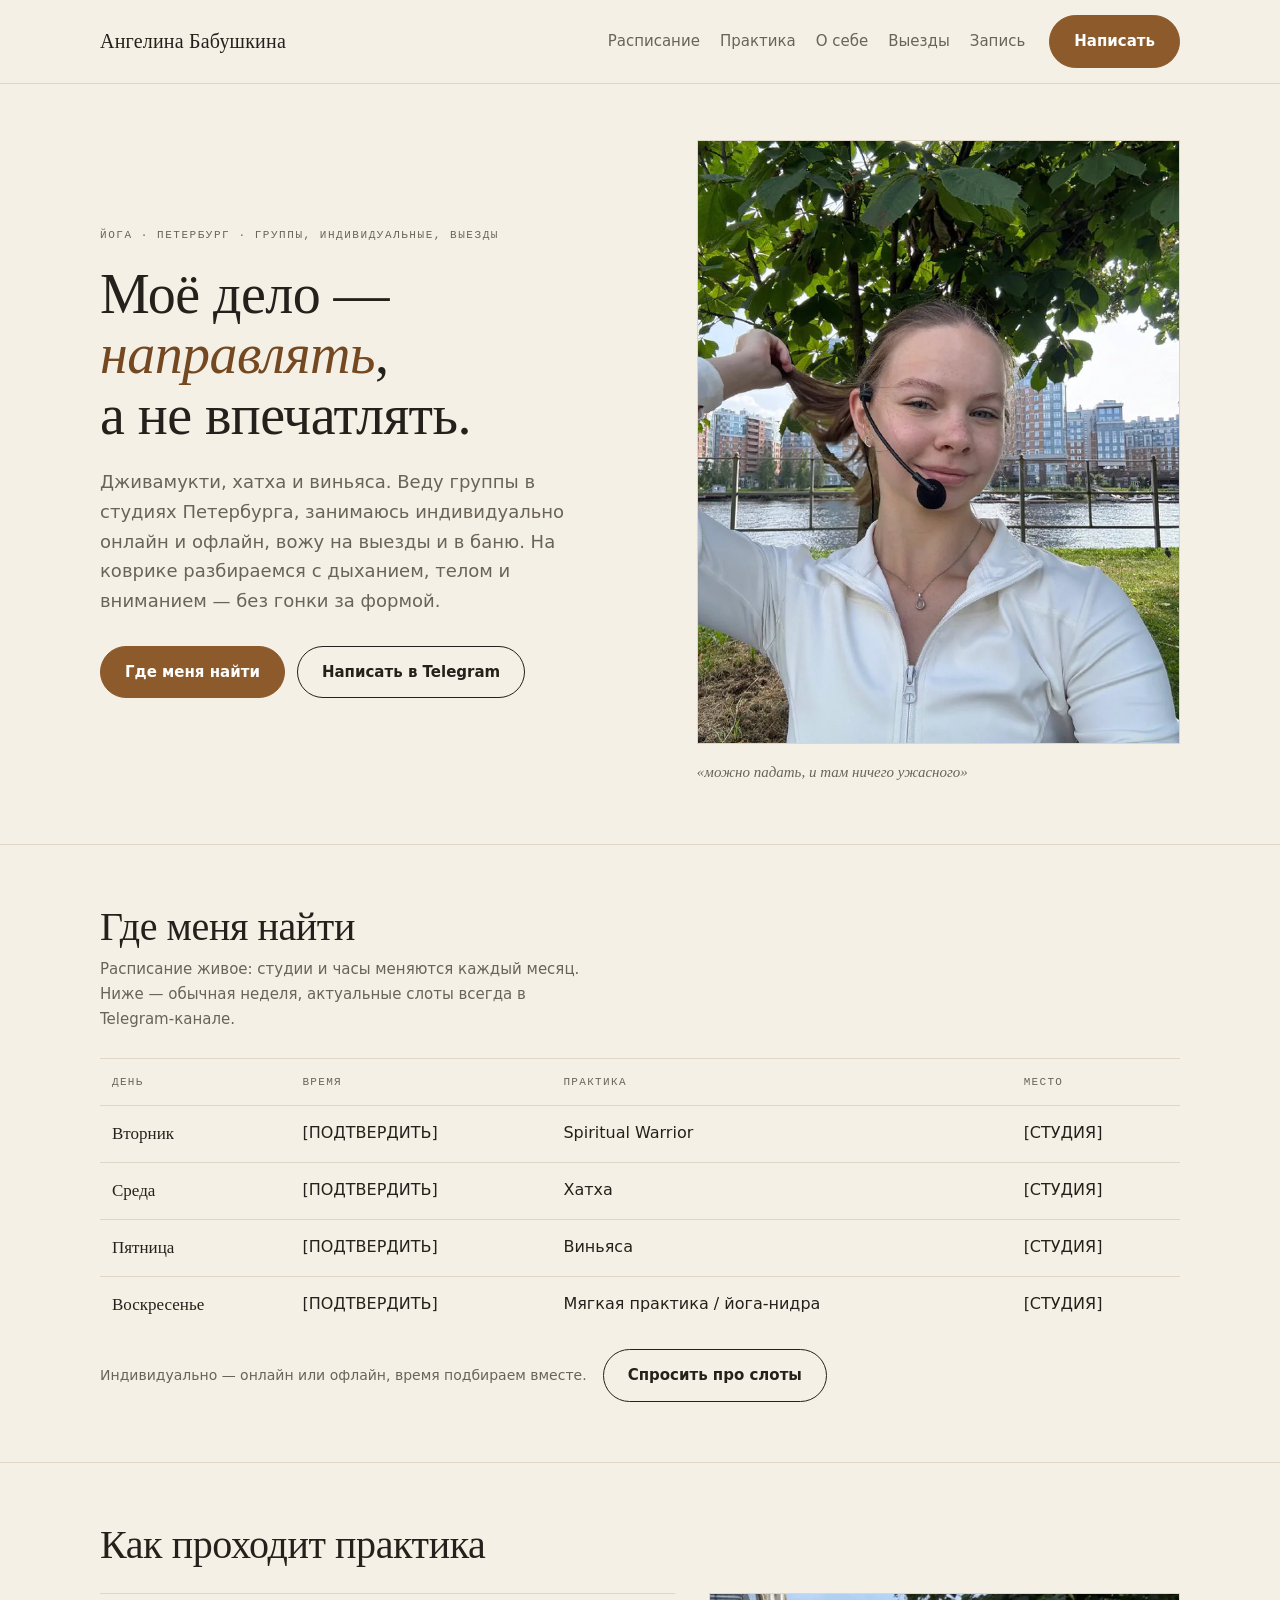
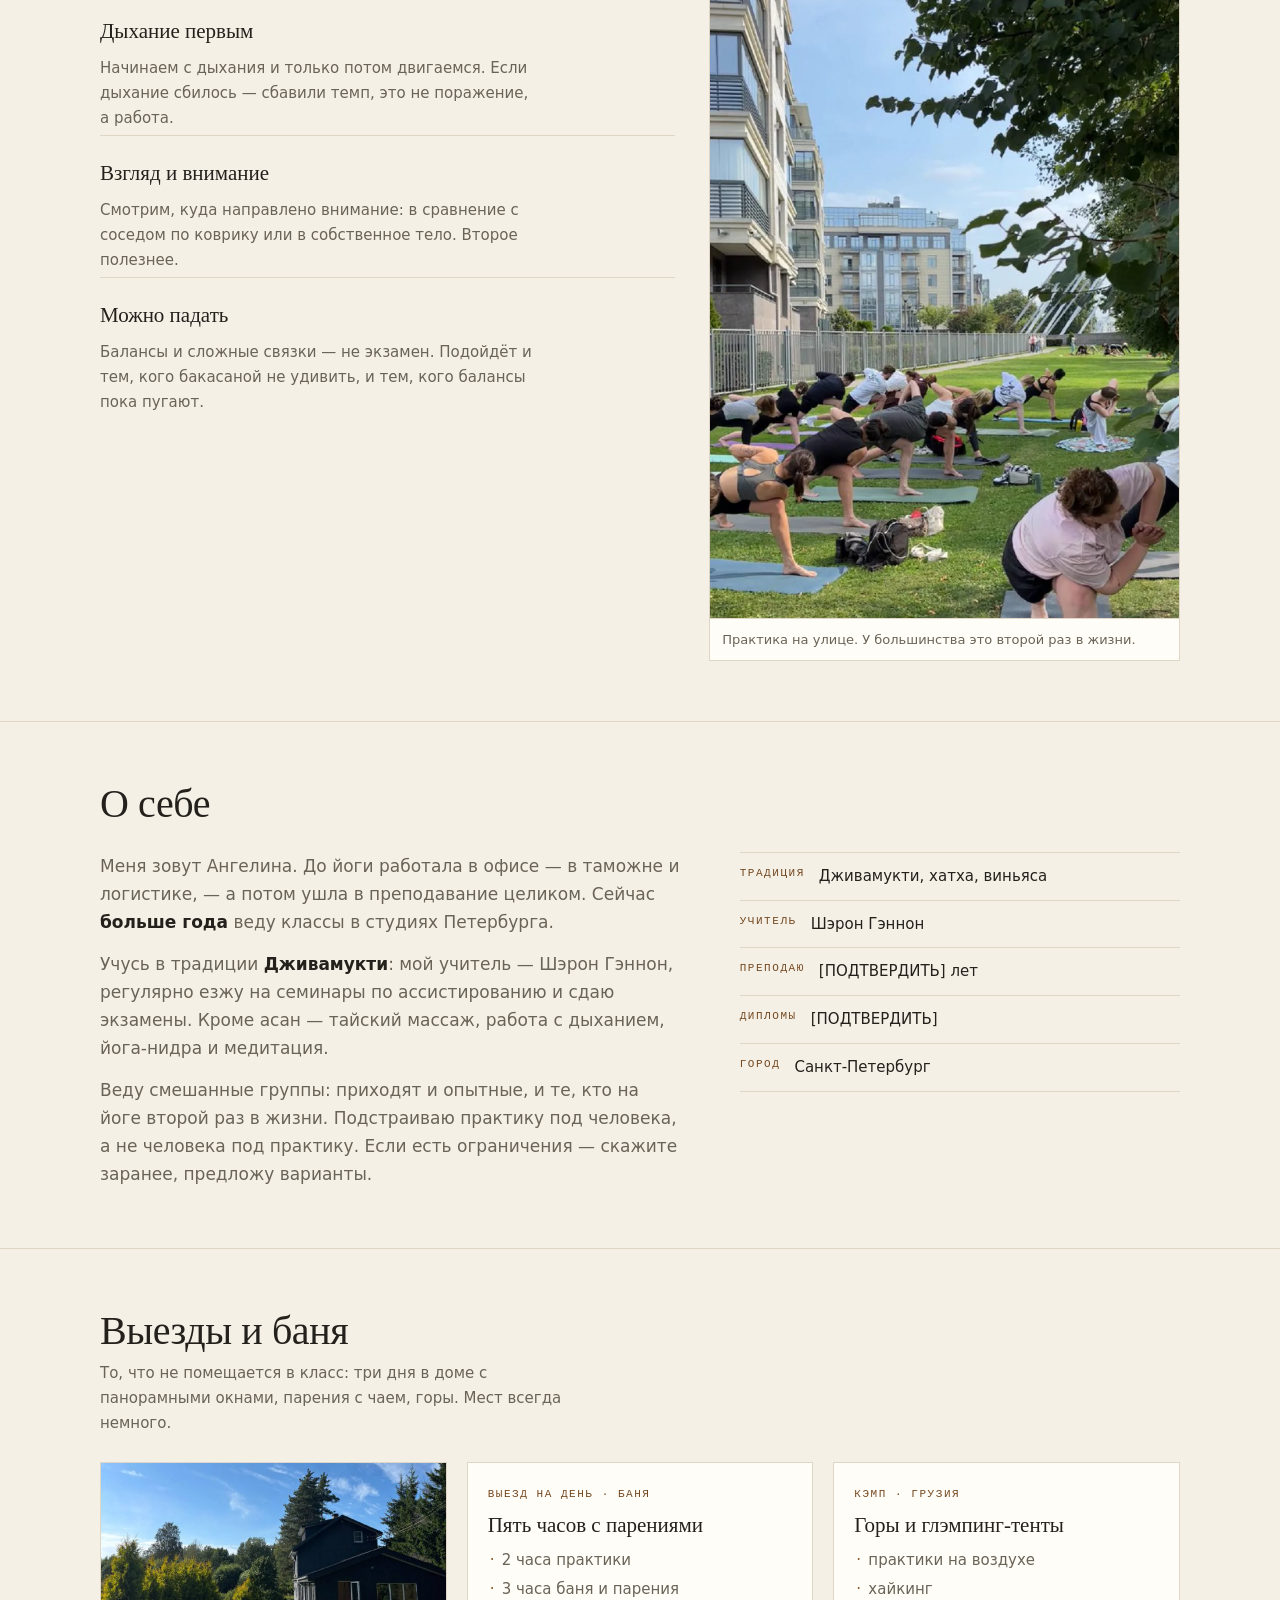
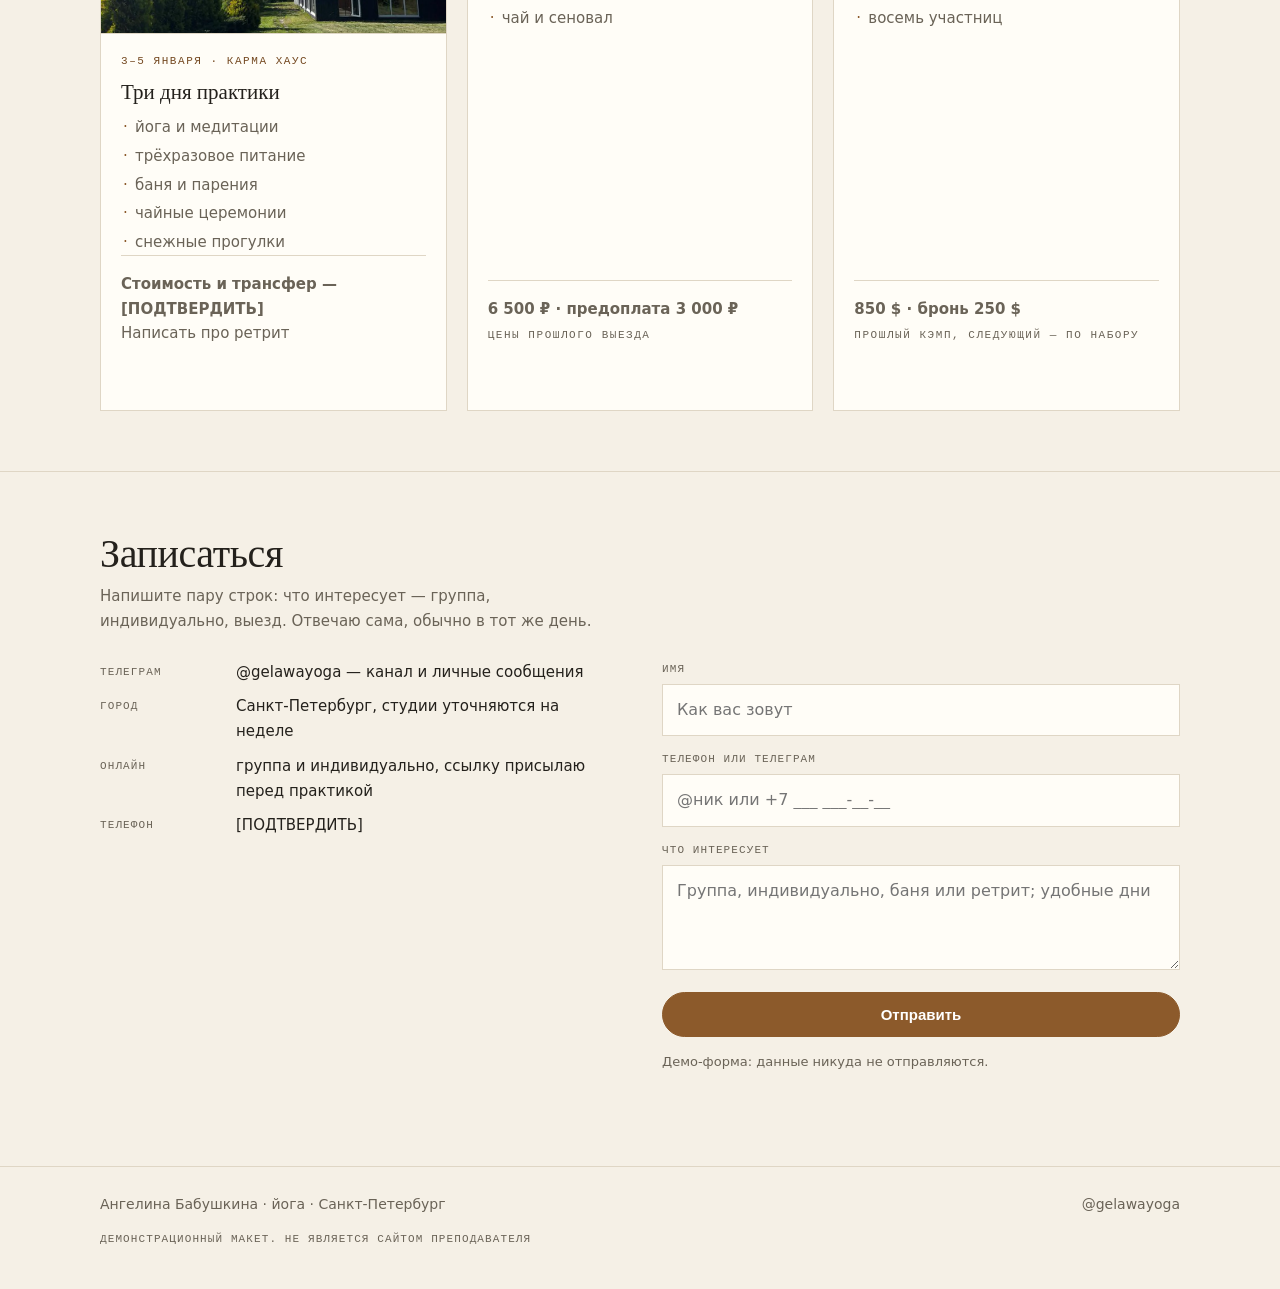
==== index.html @ fb97f9ff "Фото из канала: портрет, практика на улице, дом для ретрита" ====
<!DOCTYPE html>
<html lang="ru">
<head>
<meta charset="utf-8">
<meta name="viewport" content="width=device-width, initial-scale=1">
<title>Ангелина Бабушкина — йога в Петербурге</title>
<meta name="description" content="Дживамукти, хатха и виньяса в Петербурге: группы в студиях, индивидуальные занятия онлайн и офлайн, выезды, баня и ретриты. Расписание и запись.">
<link rel="icon" href="data:image/svg+xml,%3Csvg xmlns='http://www.w3.org/2000/svg' viewBox='0 0 32 32'%3E%3Crect width='32' height='32' fill='%23F5F0E6'/%3E%3Cpath d='M6 22c6-8 14-8 20 0' stroke='%238C5A2B' stroke-width='2' fill='none'/%3E%3C/svg%3E">
<style>
:root{
  --paper:#F5F0E6;
  --panel:#FFFDF7;
  --ink:#24211C;
  --muted:#6A6357;
  --line:#DFD6C5;
  --accent:#8C5A2B;
  --accent-ink:#744820;
  --serif:"Georgia","Times New Roman",serif;
  --sans:system-ui,-apple-system,"Segoe UI",Roboto,Arial,sans-serif;
  --mono:ui-monospace,Consolas,monospace;
}
*{box-sizing:border-box;margin:0;padding:0}
html{scroll-behavior:smooth;-webkit-text-size-adjust:100%}
body{background:var(--paper);color:var(--ink);font-family:var(--sans);font-size:17px;line-height:1.65}
a{color:inherit;text-decoration:none}
img{display:block;max-width:100%}
.wrap{width:min(1080px,100% - 40px);margin:0 auto}
.mono{font-family:var(--mono);font-size:11px;letter-spacing:.14em;text-transform:uppercase;color:var(--muted)}

/* шапка */
.head{border-bottom:1px solid var(--line);position:sticky;top:0;z-index:10;background:rgba(245,240,230,.94);backdrop-filter:blur(6px)}
.head-in{display:flex;align-items:center;gap:24px;padding:15px 0}
.brand{font-family:var(--serif);font-size:20px;letter-spacing:.01em}
.nav{display:flex;gap:20px;margin-left:auto}
.nav a{font-size:15px;color:var(--muted);padding:3px 0;border-bottom:1px solid transparent}
.nav a:hover{color:var(--ink);border-bottom-color:var(--accent)}
.btn{display:inline-flex;align-items:center;justify-content:center;gap:8px;background:var(--accent);color:#fff;padding:13px 24px;border-radius:999px;font-weight:600;font-size:15px;border:1px solid var(--accent);text-align:center}
.btn:hover{background:var(--accent-ink);border-color:var(--accent-ink)}
.btn-ghost{background:transparent;color:var(--ink);border:1px solid var(--ink)}
.btn-ghost:hover{background:var(--ink);color:#fff}

/* первый экран */
.hero{padding:56px 0 60px}
.hero-grid{display:grid;grid-template-columns:1.06fr .94fr;gap:52px;align-items:center}
.eyebrow{margin-bottom:20px}
h1{font-family:var(--serif);font-size:clamp(34px,4.6vw,56px);line-height:1.08;letter-spacing:-.01em;font-weight:400}
h1 em{font-style:italic;color:var(--accent-ink)}
.lede{margin-top:22px;max-width:44ch;font-size:18px;color:var(--muted)}
.hero-actions{display:flex;gap:12px;flex-wrap:wrap;margin-top:30px}
.photo{position:relative;border:1px solid var(--line);background:var(--panel);aspect-ratio:4/5;overflow:hidden;margin:0}
.photo img{width:100%;height:100%;object-fit:cover;object-position:50% 32%}
.sign{margin-top:16px;font-family:var(--serif);font-style:italic;color:var(--muted);font-size:15px}

/* секции */
.section{padding:60px 0;border-top:1px solid var(--line)}
.sec-head{margin-bottom:26px}
h2{font-family:var(--serif);font-size:clamp(26px,3.4vw,40px);line-height:1.1;font-weight:400;letter-spacing:-.01em}
.sec-note{margin-top:8px;color:var(--muted);font-size:15px;max-width:52ch}

/* расписание */
.sched{width:100%;border-collapse:collapse;margin-top:4px}
.sched th,.sched td{text-align:left;padding:14px 12px;border-top:1px solid var(--line);vertical-align:top}
.sched th{font-family:var(--mono);font-size:11px;letter-spacing:.12em;text-transform:uppercase;color:var(--muted);font-weight:400}
.sched td{font-size:16px}
.sched td.day{font-family:var(--serif);font-size:17px}
.sched tr:hover td{background:rgba(140,90,43,.04)}
.sched-foot{margin-top:16px;display:flex;gap:16px;flex-wrap:wrap;align-items:center;font-size:14px;color:var(--muted)}

/* практика */
.practice-wrap{display:grid;grid-template-columns:1.1fr .9fr;gap:34px;align-items:start}
.practice{display:grid;grid-template-columns:1fr;gap:0;border-top:1px solid var(--line)}
.practice div{padding:20px 0 4px;border-bottom:1px solid var(--line)}
.practice div:last-child{border-bottom:0}
.practice h3{font-family:var(--serif);font-size:21px;font-weight:400;margin-bottom:8px}
.practice p{color:var(--muted);font-size:15px;max-width:46ch}
.practice-photo{margin:0;border:1px solid var(--line);background:var(--panel)}
.practice-photo img{width:100%;height:auto;display:block}
.practice-photo figcaption{padding:10px 12px;font-size:13px;color:var(--muted);border-top:1px solid var(--line)}

/* о себе */
.about{display:grid;grid-template-columns:1.15fr .85fr;gap:44px;align-items:start}
.about p{color:var(--muted);max-width:54ch}
.about p+p{margin-top:14px}
.about strong{color:var(--ink);font-weight:600}
.facts{border-top:1px solid var(--line)}
.fact{display:grid;grid-template-columns:auto 1fr;gap:14px;padding:11px 0;border-bottom:1px solid var(--line)}
.fact dt{color:var(--accent-ink);white-space:nowrap}
.fact dd{font-size:15px}

/* выезды */
.trips{display:grid;grid-template-columns:repeat(3,1fr);gap:20px}
.trip{background:var(--panel);border:1px solid var(--line);padding:22px 20px 24px;display:flex;flex-direction:column}
.trip-photo{margin:-22px -20px 18px;border-bottom:1px solid var(--line)}
.trip-photo img{width:100%;height:170px;object-fit:cover;object-position:50% 60%}
.trip .when{color:var(--accent-ink);margin-bottom:10px}
.trip h3{font-family:var(--serif);font-size:21px;font-weight:400;margin-bottom:10px;line-height:1.2}
.trip ul{list-style:none;color:var(--muted);font-size:15px}
.trip li{padding-left:14px;position:relative}
.trip li+li{margin-top:4px}
.trip li::before{content:"·";position:absolute;left:2px;color:var(--accent)}
.trip .foot{margin-top:auto;padding-top:16px;font-size:15px}
.trip .price{font-weight:600}

/* запись */
.booking{display:grid;grid-template-columns:1fr 1fr;gap:44px;align-items:start}
.dl{display:grid;grid-template-columns:120px 1fr;gap:10px 16px;font-size:15px}
.dl dt{color:var(--muted);font-family:var(--mono);font-size:11px;letter-spacing:.1em;text-transform:uppercase;padding-top:3px}
.form{display:grid;gap:14px}
.field label{display:block;font-family:var(--mono);font-size:11px;letter-spacing:.1em;text-transform:uppercase;color:var(--muted);margin-bottom:6px}
.field input,.field textarea{width:100%;padding:12px 14px;border:1px solid var(--line);background:var(--panel);font:inherit;font-size:16px;color:var(--ink)}
.field input:focus,.field textarea:focus{outline:2px solid var(--accent);outline-offset:1px;border-color:var(--accent)}
.form-note{color:var(--muted);font-size:13px}
.status{font-size:14px;color:var(--accent-ink);min-height:20px}

/* подвал */
.foot{padding:26px 0 40px;border-top:1px solid var(--line);color:var(--muted);font-size:14px}
.foot-in{display:flex;justify-content:space-between;gap:16px;flex-wrap:wrap}
.demo{margin-top:14px;font-family:var(--mono);font-size:11px;letter-spacing:.1em;text-transform:uppercase}

@media (max-width:1000px){
  .hero-grid,.about,.booking{grid-template-columns:1fr}
  .photo{max-width:420px}
  .practice-wrap{grid-template-columns:1fr}
  .trips{grid-template-columns:1fr}
  .trip-photo img{height:220px}
}
@media (max-width:680px){
  body{font-size:16px}
  .nav{display:none}
  .hero{padding:32px 0 44px}
  .section{padding:44px 0}
  .dl{grid-template-columns:1fr}
  .btn{width:100%}
  .hero-actions{flex-direction:column}
  .sched th:nth-child(4),.sched td:nth-child(4){display:none}
}
</style>
</head>
<body>

<header class="head">
  <div class="wrap head-in">
    <a class="brand" href="#top">Ангелина Бабушкина</a>
    <nav class="nav" aria-label="Разделы">
      <a href="#schedule">Расписание</a>
      <a href="#practice">Практика</a>
      <a href="#about">О себе</a>
      <a href="#trips">Выезды</a>
      <a href="#booking">Запись</a>
    </nav>
    <a class="btn" href="#booking">Написать</a>
  </div>
</header>

<main id="top">

  <section class="hero">
    <div class="wrap hero-grid">
      <div>
        <p class="eyebrow mono">Йога · Петербург · группы, индивидуальные, выезды</p>
        <h1>Моё дело — <em>направлять</em>,<br>а не впечатлять.</h1>
        <p class="lede">Дживамукти, хатха и виньяса. Веду группы в студиях Петербурга, занимаюсь индивидуально онлайн и офлайн, вожу на выезды и в баню. На коврике разбираемся с дыханием, телом и вниманием — без гонки за формой.</p>
        <div class="hero-actions">
          <a class="btn" href="#schedule">Где меня найти</a>
          <a class="btn btn-ghost" href="https://t.me/gelawayoga" rel="noopener">Написать в Telegram</a>
        </div>
      </div>
      <div>
        <figure class="photo">
          <img src="assets/hero.webp" width="900" height="1200" alt="Ангелина на улице с микрофоном — ведёт практику" decoding="async">
        </figure>
        <p class="sign">«можно падать, и там ничего ужасного»</p>
      </div>
    </div>
  </section>

  <section class="section" id="schedule">
    <div class="wrap">
      <div class="sec-head">
        <h2>Где меня найти</h2>
        <p class="sec-note">Расписание живое: студии и часы меняются каждый месяц. Ниже — обычная неделя, актуальные слоты всегда в Telegram-канале.</p>
      </div>
      <table class="sched">
        <thead>
          <tr><th>День</th><th>Время</th><th>Практика</th><th>Место</th></tr>
        </thead>
        <tbody>
          <tr><td class="day">Вторник</td><td>[ПОДТВЕРДИТЬ]</td><td>Spiritual Warrior</td><td>[СТУДИЯ]</td></tr>
          <tr><td class="day">Среда</td><td>[ПОДТВЕРДИТЬ]</td><td>Хатха</td><td>[СТУДИЯ]</td></tr>
          <tr><td class="day">Пятница</td><td>[ПОДТВЕРДИТЬ]</td><td>Виньяса</td><td>[СТУДИЯ]</td></tr>
          <tr><td class="day">Воскресенье</td><td>[ПОДТВЕРДИТЬ]</td><td>Мягкая практика / йога-нидра</td><td>[СТУДИЯ]</td></tr>
        </tbody>
      </table>
      <p class="sched-foot">
        <span>Индивидуально — онлайн или офлайн, время подбираем вместе.</span>
        <a class="btn btn-ghost" href="https://t.me/gelawayoga" rel="noopener">Спросить про слоты</a>
      </p>
    </div>
  </section>

  <section class="section" id="practice">
    <div class="wrap">
      <div class="sec-head">
        <h2>Как проходит практика</h2>
      </div>
      <div class="practice-wrap">
        <div class="practice">
          <div>
            <h3>Дыхание первым</h3>
            <p>Начинаем с дыхания и только потом двигаемся. Если дыхание сбилось — сбавили темп, это не поражение, а работа.</p>
          </div>
          <div>
            <h3>Взгляд и внимание</h3>
            <p>Смотрим, куда направлено внимание: в сравнение с соседом по коврику или в собственное тело. Второе полезнее.</p>
          </div>
          <div>
            <h3>Можно падать</h3>
            <p>Балансы и сложные связки — не экзамен. Подойдёт и тем, кого бакасаной не удивить, и тем, кого балансы пока пугают.</p>
          </div>
        </div>
        <figure class="practice-photo">
          <img src="assets/class.webp" width="1200" height="1597" alt="Групповая практика на траве, лето, много ковриков" loading="lazy" decoding="async">
          <figcaption>Практика на улице. У большинства это второй раз в жизни.</figcaption>
        </figure>
      </div>
    </div>
  </section>

  <section class="section" id="about">
    <div class="wrap">
      <div class="sec-head">
        <h2>О себе</h2>
      </div>
      <div class="about">
        <div>
          <p>Меня зовут Ангелина. До йоги работала в офисе — в таможне и логистике, — а потом ушла в преподавание целиком. Сейчас <strong>больше года</strong> веду классы в студиях Петербурга.</p>
          <p>Учусь в традиции <strong>Дживамукти</strong>: мой учитель — Шэрон Гэннон, регулярно езжу на семинары по ассистированию и сдаю экзамены. Кроме асан — тайский массаж, работа с дыханием, йога-нидра и медитация.</p>
          <p>Веду смешанные группы: приходят и опытные, и те, кто на йоге второй раз в жизни. Подстраиваю практику под человека, а не человека под практику. Если есть ограничения — скажите заранее, предложу варианты.</p>
        </div>
        <dl class="facts">
          <div class="fact"><dt class="mono">Традиция</dt><dd>Дживамукти, хатха, виньяса</dd></div>
          <div class="fact"><dt class="mono">Учитель</dt><dd>Шэрон Гэннон</dd></div>
          <div class="fact"><dt class="mono">Преподаю</dt><dd>[ПОДТВЕРДИТЬ] лет</dd></div>
          <div class="fact"><dt class="mono">Дипломы</dt><dd>[ПОДТВЕРДИТЬ]</dd></div>
          <div class="fact"><dt class="mono">Город</dt><dd>Санкт-Петербург</dd></div>
        </dl>
      </div>
    </div>
  </section>

  <section class="section" id="trips">
    <div class="wrap">
      <div class="sec-head">
        <h2>Выезды и баня</h2>
        <p class="sec-note">То, что не помещается в класс: три дня в доме с панорамными окнами, парения с чаем, горы. Мест всегда немного.</p>
      </div>
      <div class="trips">
        <article class="trip">
          <figure class="trip-photo"><img src="assets/house.webp" width="1200" height="1600" alt="Тёмный дом с панорамными окнами в лесу" loading="lazy" decoding="async"></figure>
          <p class="when mono">3–5 января · Карма Хаус</p>
          <h3>Три дня практики</h3>
          <ul>
            <li>йога и медитации</li>
            <li>трёхразовое питание</li>
            <li>баня и парения</li>
            <li>чайные церемонии</li>
            <li>снежные прогулки</li>
          </ul>
          <p class="foot"><span class="price">Стоимость и трансфер — [ПОДТВЕРДИТЬ]</span><br><a href="#booking">Написать про ретрит</a></p>
        </article>
        <article class="trip">
          <p class="when mono">Выезд на день · баня</p>
          <h3>Пять часов с парениями</h3>
          <ul>
            <li>2 часа практики</li>
            <li>3 часа баня и парения</li>
            <li>чай и сеновал</li>
          </ul>
          <p class="foot"><span class="price">6 500 ₽ · предоплата 3 000 ₽</span><br><span class="mono">цены прошлого выезда</span></p>
        </article>
        <article class="trip">
          <p class="when mono">Кэмп · Грузия</p>
          <h3>Горы и глэмпинг-тенты</h3>
          <ul>
            <li>практики на воздухе</li>
            <li>хайкинг</li>
            <li>восемь участниц</li>
          </ul>
          <p class="foot"><span class="price">850 $ · бронь 250 $</span><br><span class="mono">прошлый кэмп, следующий — по набору</span></p>
        </article>
      </div>
    </div>
  </section>

  <section class="section" id="booking">
    <div class="wrap">
      <div class="sec-head">
        <h2>Записаться</h2>
        <p class="sec-note">Напишите пару строк: что интересует — группа, индивидуально, выезд. Отвечаю сама, обычно в тот же день.</p>
      </div>
      <div class="booking">
        <dl class="dl">
          <dt>Телеграм</dt><dd><a href="https://t.me/gelawayoga" rel="noopener">@gelawayoga</a> — канал и личные сообщения</dd>
          <dt>Город</dt><dd>Санкт-Петербург, студии уточняются на неделе</dd>
          <dt>Онлайн</dt><dd>группа и индивидуально, ссылку присылаю перед практикой</dd>
          <dt>Телефон</dt><dd>[ПОДТВЕРДИТЬ]</dd>
        </dl>
        <form class="form" id="bookingForm" novalidate>
          <div class="field"><label for="f-name">Имя</label><input id="f-name" name="name" type="text" autocomplete="name" placeholder="Как вас зовут"></div>
          <div class="field"><label for="f-contact">Телефон или телеграм</label><input id="f-contact" name="contact" type="text" autocomplete="tel" placeholder="@ник или +7 ___ ___-__-__"></div>
          <div class="field"><label for="f-what">Что интересует</label><textarea id="f-what" name="what" rows="3" placeholder="Группа, индивидуально, баня или ретрит; удобные дни"></textarea></div>
          <button class="btn" type="submit">Отправить</button>
          <p class="form-note">Демо-форма: данные никуда не отправляются.</p>
          <p class="status" role="status" aria-live="polite"></p>
        </form>
      </div>
    </div>
  </section>
</main>

<footer class="foot">
  <div class="wrap">
    <div class="foot-in">
      <span>Ангелина Бабушкина · йога · Санкт-Петербург</span>
      <span><a href="https://t.me/gelawayoga" rel="noopener">@gelawayoga</a></span>
    </div>
    <p class="demo">Демонстрационный макет. Не является сайтом преподавателя</p>
  </div>
</footer>

<script>
(function () {
  var form = document.getElementById('bookingForm');
  var status = form.querySelector('.status');
  form.addEventListener('submit', function (e) {
    e.preventDefault();
    var name = form.name.value.trim();
    var contact = form.contact.value.trim();
    if (name.length < 2) { status.textContent = 'Напишите имя.'; form.name.focus(); return; }
    if (contact.length < 3) { status.textContent = 'Оставьте телеграм или телефон.'; form.contact.focus(); return; }
    status.textContent = 'Спасибо, ' + name + '. В демо-версии данные не отправляются.';
    form.reset();
  });
})();
</script>
</body>
</html>
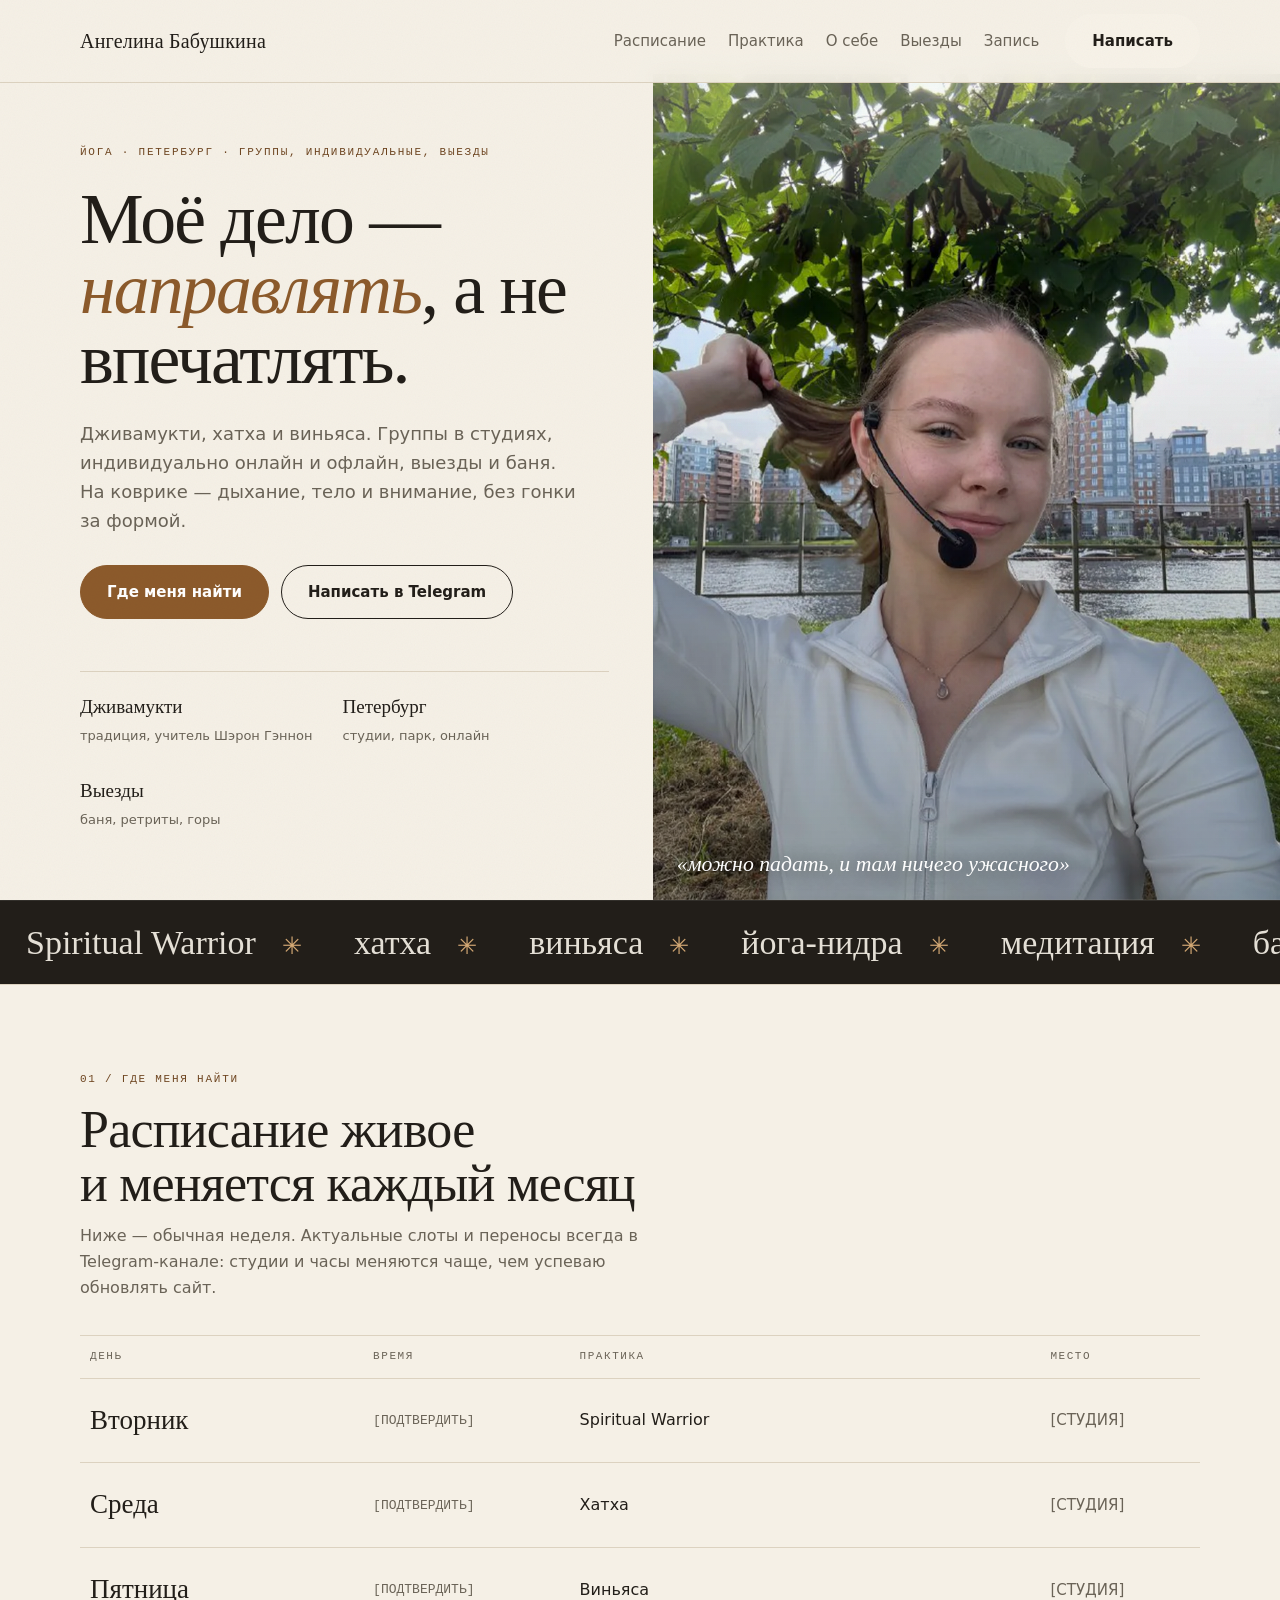
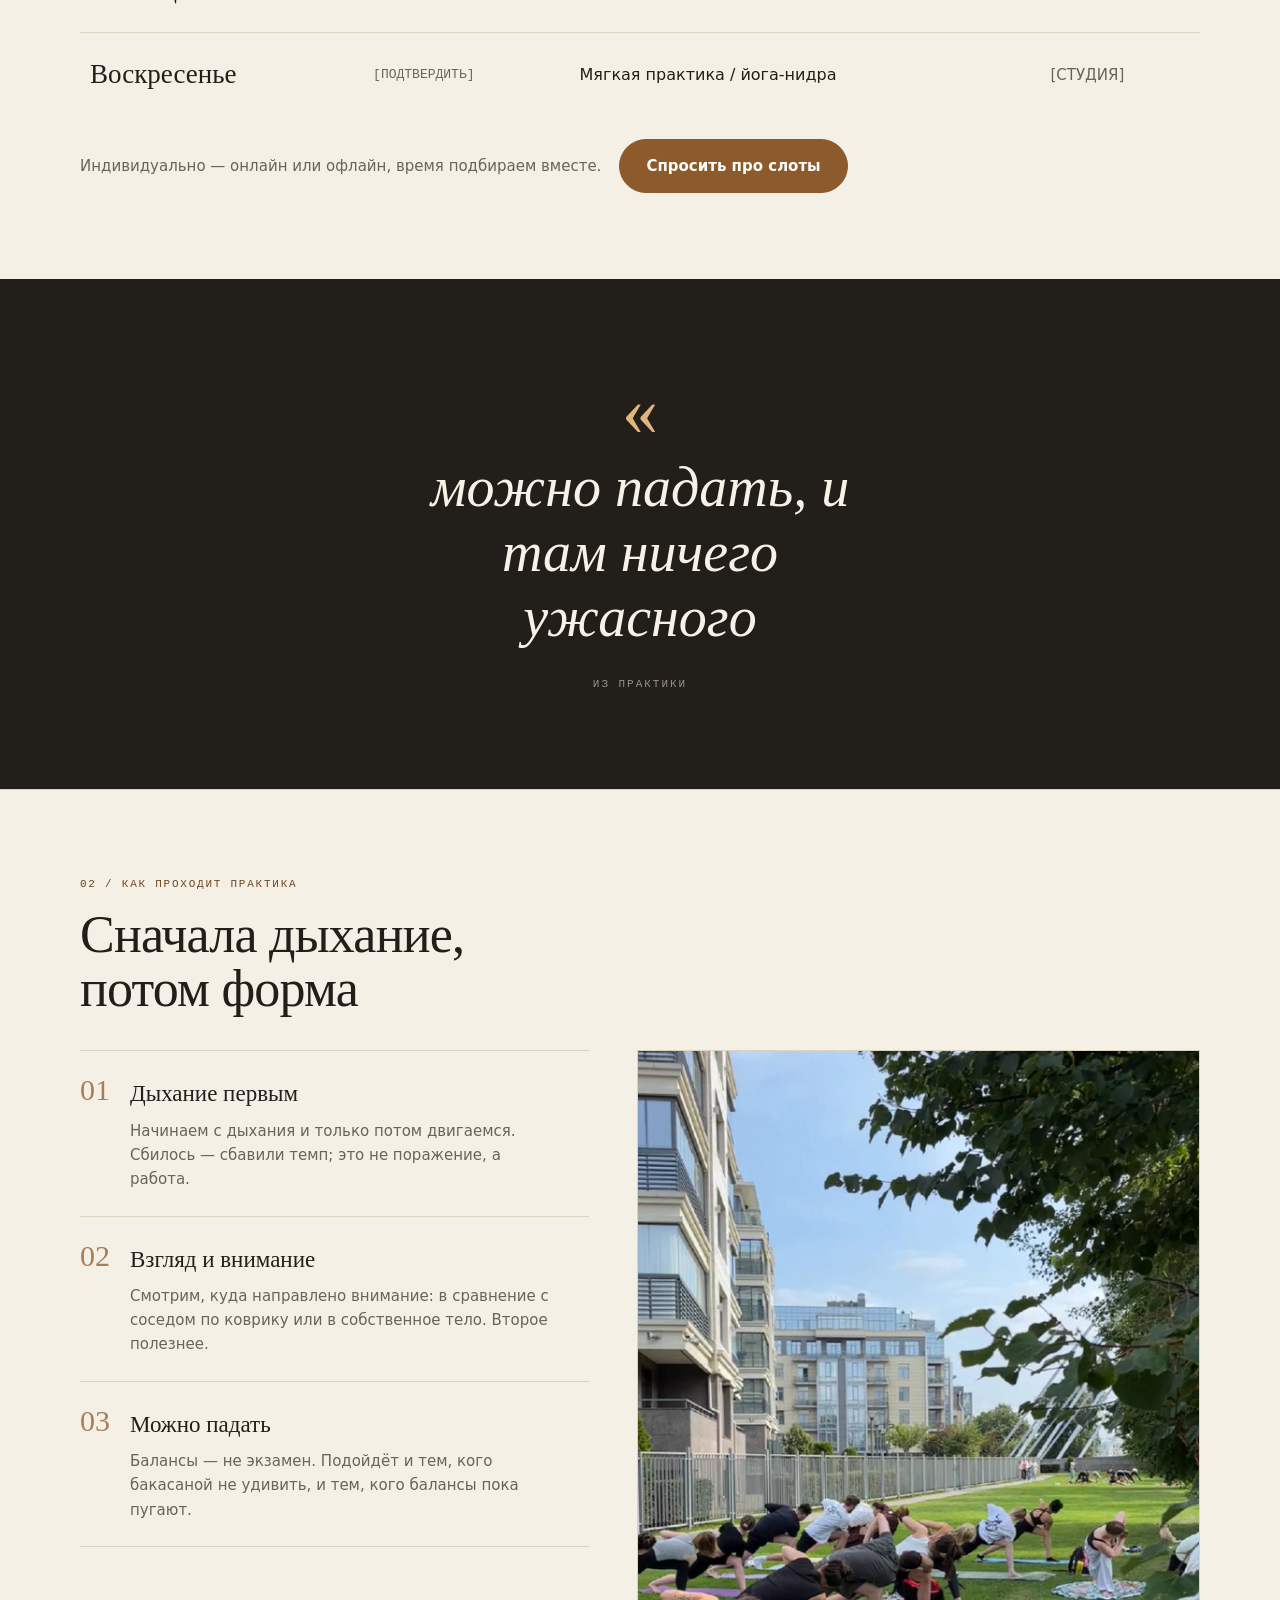
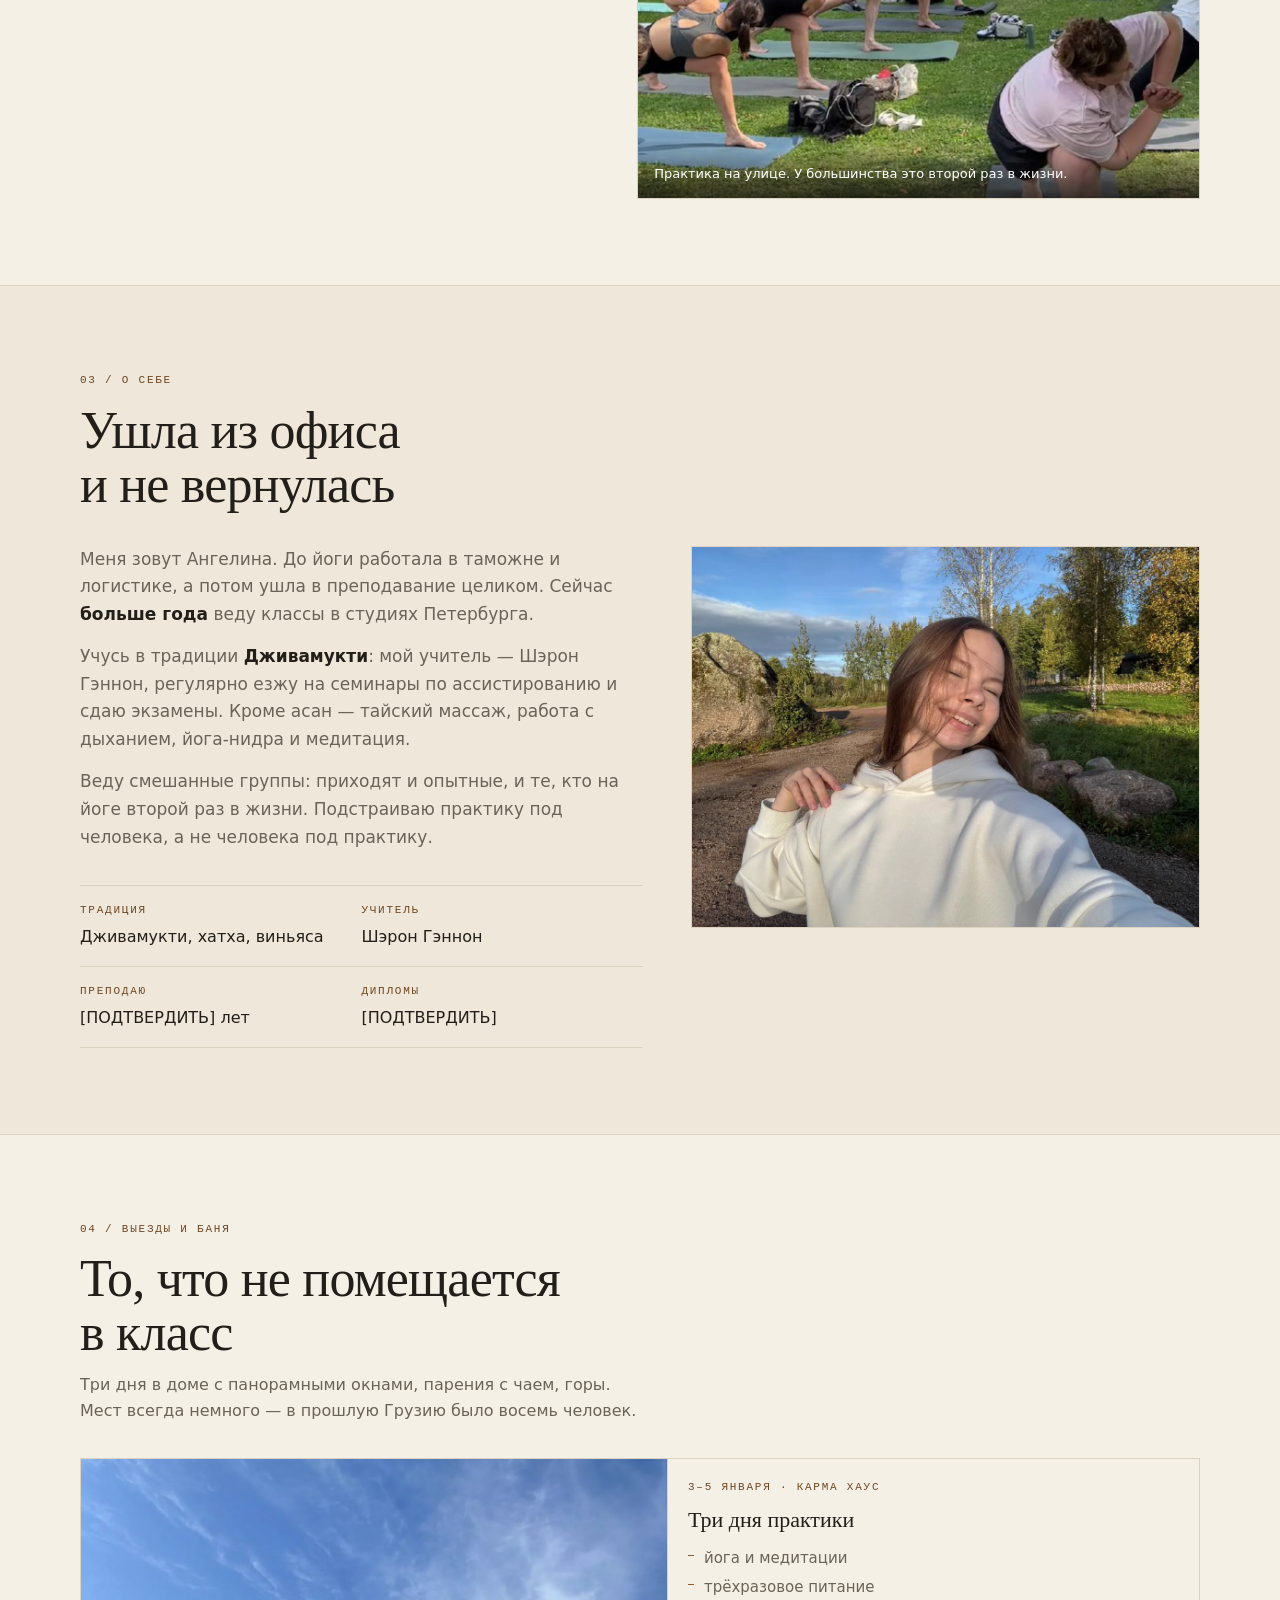
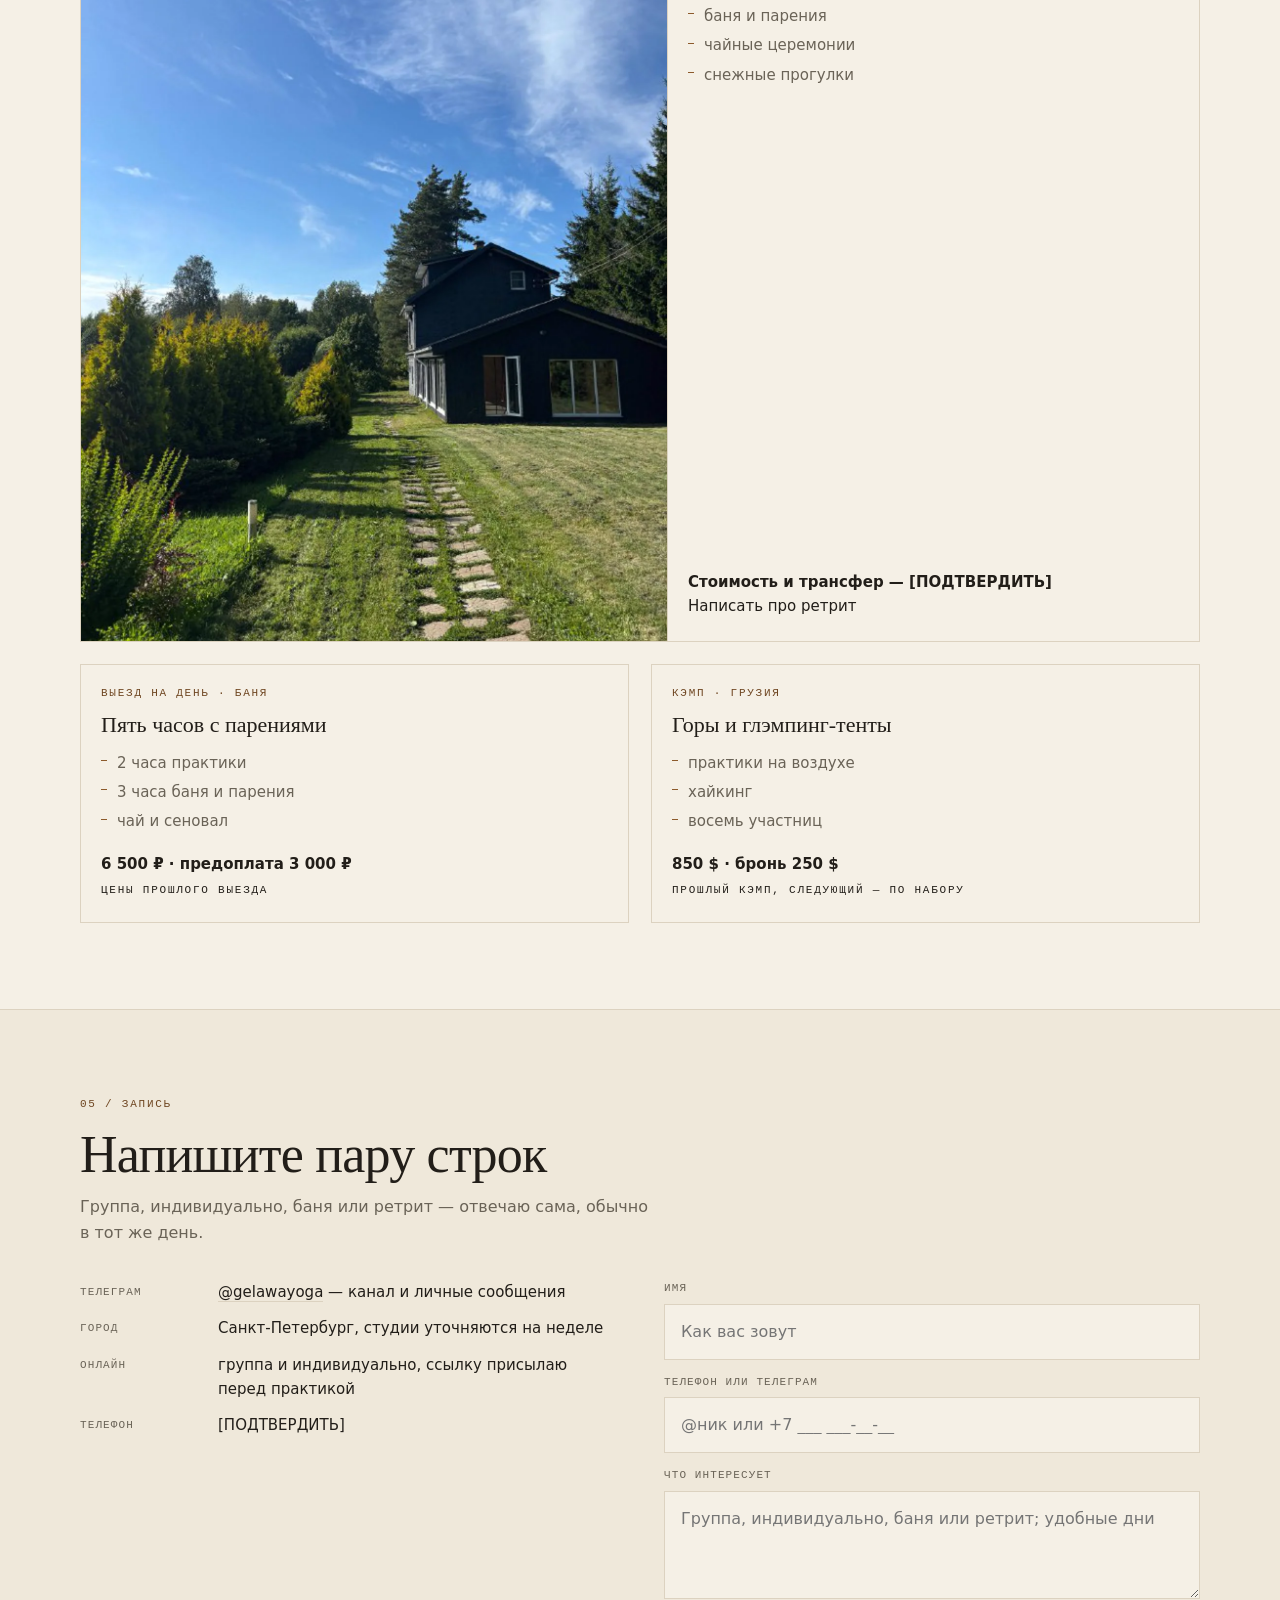
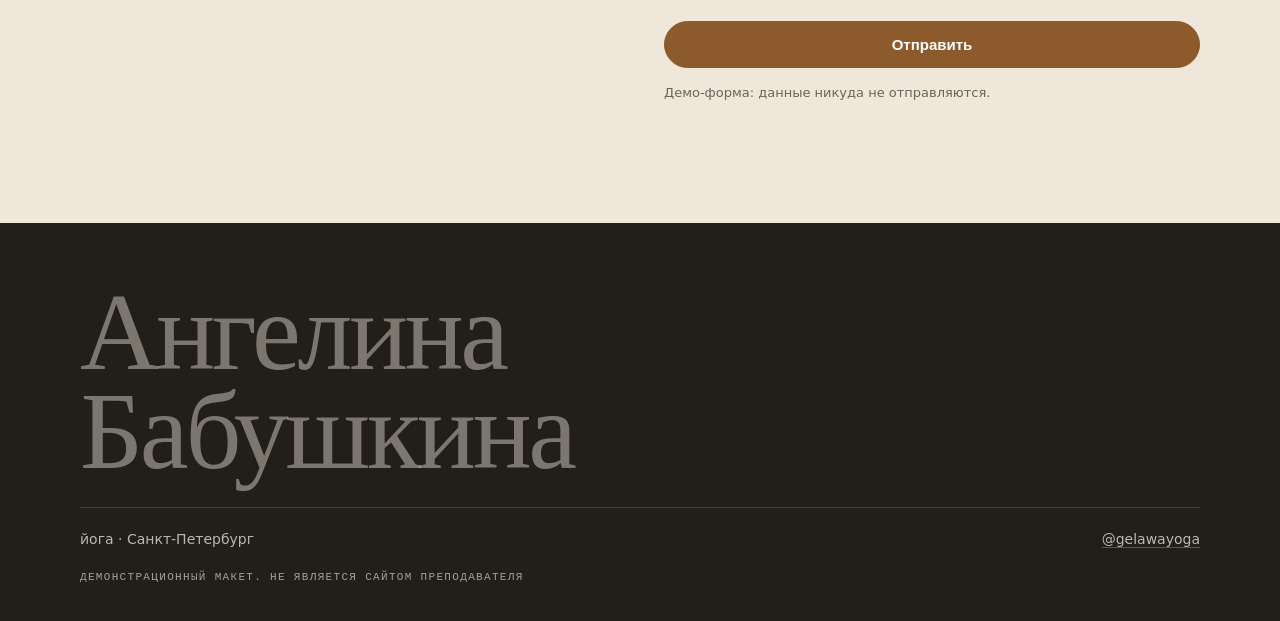
==== commit 99332ae7: "Кинематографичный первый экран, бегущая строка, появление блоков, фото в разделе о себе" ====
--- a/index.html
+++ b/index.html
@@ -5,140 +5,214 @@
 <meta name="viewport" content="width=device-width, initial-scale=1">
 <title>Ангелина Бабушкина — йога в Петербурге</title>
 <meta name="description" content="Дживамукти, хатха и виньяса в Петербурге: группы в студиях, индивидуальные занятия онлайн и офлайн, выезды, баня и ретриты. Расписание и запись.">
-<link rel="icon" href="data:image/svg+xml,%3Csvg xmlns='http://www.w3.org/2000/svg' viewBox='0 0 32 32'%3E%3Crect width='32' height='32' fill='%23F5F0E6'/%3E%3Cpath d='M6 22c6-8 14-8 20 0' stroke='%238C5A2B' stroke-width='2' fill='none'/%3E%3C/svg%3E">
+<link rel="icon" href="data:image/svg+xml,%3Csvg xmlns='http://www.w3.org/2000/svg' viewBox='0 0 32 32'%3E%3Crect width='32' height='32' fill='%23221E19'/%3E%3Cpath d='M6 22c6-8 14-8 20 0' stroke='%23D69A5E' stroke-width='2' fill='none'/%3E%3C/svg%3E">
+<script>document.documentElement.className += ' js';</script>
 <style>
 :root{
   --paper:#F5F0E6;
-  --panel:#FFFDF7;
-  --ink:#24211C;
+  --paper-2:#EFE8DA;
+  --ink:#221E19;
+  --ink-2:#2E2822;
   --muted:#6A6357;
-  --line:#DFD6C5;
+  --line:#DCD2C0;
   --accent:#8C5A2B;
-  --accent-ink:#744820;
+  --accent-ink:#6E4520;
+  --light:#F7F2E8;
+  --gold:#E3B47C;
   --serif:"Georgia","Times New Roman",serif;
   --sans:system-ui,-apple-system,"Segoe UI",Roboto,Arial,sans-serif;
   --mono:ui-monospace,Consolas,monospace;
 }
 *{box-sizing:border-box;margin:0;padding:0}
 html{scroll-behavior:smooth;-webkit-text-size-adjust:100%}
-body{background:var(--paper);color:var(--ink);font-family:var(--sans);font-size:17px;line-height:1.65}
+body{background:var(--paper);color:var(--ink);font-family:var(--sans);font-size:17px;line-height:1.62;overflow-x:hidden}
 a{color:inherit;text-decoration:none}
 img{display:block;max-width:100%}
-.wrap{width:min(1080px,100% - 40px);margin:0 auto}
-.mono{font-family:var(--mono);font-size:11px;letter-spacing:.14em;text-transform:uppercase;color:var(--muted)}
+.wrap{width:min(1120px,100% - 44px);margin:0 auto}
+.mono{font-family:var(--mono);font-size:11px;letter-spacing:.16em;text-transform:uppercase}
+
+/* зерно */
+body::after{content:"";position:fixed;inset:0;pointer-events:none;z-index:60;opacity:.045;
+  background-image:url("data:image/svg+xml,%3Csvg xmlns='http://www.w3.org/2000/svg' width='140' height='140'%3E%3Cfilter id='n'%3E%3CfeTurbulence type='fractalNoise' baseFrequency='.85' numOctaves='3'/%3E%3C/filter%3E%3Crect width='140' height='140' filter='url(%23n)'/%3E%3C/svg%3E");
+  mix-blend-mode:multiply}
 
 /* шапка */
-.head{border-bottom:1px solid var(--line);position:sticky;top:0;z-index:10;background:rgba(245,240,230,.94);backdrop-filter:blur(6px)}
-.head-in{display:flex;align-items:center;gap:24px;padding:15px 0}
-.brand{font-family:var(--serif);font-size:20px;letter-spacing:.01em}
-.nav{display:flex;gap:20px;margin-left:auto}
-.nav a{font-size:15px;color:var(--muted);padding:3px 0;border-bottom:1px solid transparent}
+.head{position:fixed;top:0;left:0;right:0;z-index:50;background:rgba(245,240,230,.92);-webkit-backdrop-filter:blur(10px);backdrop-filter:blur(10px);border-bottom:1px solid var(--line);transition:padding .35s ease;padding:14px 0}
+.head-in{display:flex;align-items:center;gap:26px}
+.brand{font-family:var(--serif);font-size:20px;color:var(--ink);letter-spacing:.01em}
+.nav{display:flex;gap:22px;margin-left:auto}
+.nav a{font-size:15px;color:var(--muted);padding:3px 0;border-bottom:1px solid transparent;transition:color .2s ease,border-color .2s ease}
 .nav a:hover{color:var(--ink);border-bottom-color:var(--accent)}
-.btn{display:inline-flex;align-items:center;justify-content:center;gap:8px;background:var(--accent);color:#fff;padding:13px 24px;border-radius:999px;font-weight:600;font-size:15px;border:1px solid var(--accent);text-align:center}
-.btn:hover{background:var(--accent-ink);border-color:var(--accent-ink)}
-.btn-ghost{background:transparent;color:var(--ink);border:1px solid var(--ink)}
-.btn-ghost:hover{background:var(--ink);color:#fff}
+.btn{display:inline-flex;align-items:center;justify-content:center;gap:8px;background:var(--accent);color:#fff;padding:14px 26px;border-radius:999px;font-weight:600;font-size:15px;border:1px solid var(--accent);transition:background .2s ease,transform .2s ease,color .2s ease}
+.btn:hover{background:var(--accent-ink);border-color:var(--accent-ink);transform:translateY(-1px)}
+.btn-light{background:var(--light);border-color:var(--light);color:var(--ink)}
+.btn-light:hover{background:#fff;color:var(--ink);border-color:#fff}
+.btn-ghost{background:transparent;color:var(--ink);border-color:var(--ink)}
+.btn-ghost:hover{background:var(--ink);color:var(--light);border-color:var(--ink)}
+.head.solid{padding:10px 0}
 
 /* первый экран */
-.hero{padding:56px 0 60px}
-.hero-grid{display:grid;grid-template-columns:1.06fr .94fr;gap:52px;align-items:center}
-.eyebrow{margin-bottom:20px}
-h1{font-family:var(--serif);font-size:clamp(34px,4.6vw,56px);line-height:1.08;letter-spacing:-.01em;font-weight:400}
-h1 em{font-style:italic;color:var(--accent-ink)}
-.lede{margin-top:22px;max-width:44ch;font-size:18px;color:var(--muted)}
+.hero{position:relative;min-height:100vh;min-height:100svh;display:grid;grid-template-columns:1.02fr .98fr;align-items:stretch;background:var(--paper);padding-top:74px}
+.hero-copy{display:flex;flex-direction:column;justify-content:center;padding:56px 44px 56px max(22px,calc((100vw - 1120px)/2))}
+.hero-eyebrow{color:var(--accent-ink);margin-bottom:22px}
+.hero h1{font-family:var(--serif);font-size:clamp(38px,5.6vw,80px);line-height:.98;letter-spacing:-.025em;font-weight:400;max-width:14ch}
+.hero h1 em{font-style:italic;color:var(--accent)}
+.hero-lede{margin-top:24px;max-width:44ch;font-size:18px;color:var(--muted)}
 .hero-actions{display:flex;gap:12px;flex-wrap:wrap;margin-top:30px}
-.photo{position:relative;border:1px solid var(--line);background:var(--panel);aspect-ratio:4/5;overflow:hidden;margin:0}
-.photo img{width:100%;height:100%;object-fit:cover;object-position:50% 32%}
-.sign{margin-top:16px;font-family:var(--serif);font-style:italic;color:var(--muted);font-size:15px}
+.hero-facts{display:flex;gap:30px;flex-wrap:wrap;margin-top:52px;padding-top:20px;border-top:1px solid var(--line)}
+.hero-facts div{color:var(--muted);font-size:13px}
+.hero-facts b{display:block;color:var(--ink);font-family:var(--serif);font-size:19px;font-weight:400;margin-bottom:2px}
+.hero-photo{position:relative;overflow:hidden;background:var(--paper-2);min-height:420px}
+.hero-photo img{position:absolute;inset:0;width:100%;height:100%;object-fit:cover;object-position:50% 22%;transform:scale(1.03);animation:heroZoom 16s ease-out forwards}
+@keyframes heroZoom{to{transform:scale(1)}}
+.hero-photo::after{content:"";position:absolute;inset:0;background:linear-gradient(180deg,rgba(245,240,230,.35) 0%,rgba(245,240,230,0) 22%,rgba(28,24,19,.35) 100%)}
+.hero-quote{position:absolute;left:24px;right:24px;bottom:22px;z-index:2;color:#fff;font-family:var(--serif);font-style:italic;font-size:clamp(17px,1.7vw,22px);line-height:1.3;text-shadow:0 1px 18px rgba(20,16,12,.6)}
+.cue{position:absolute;left:max(22px,calc((100vw - 1120px)/2));bottom:18px;z-index:2;color:var(--muted);font-size:11px;letter-spacing:.2em;text-transform:uppercase;display:none}
+
+/* бегущая строка */
+.marquee{background:var(--ink);color:var(--paper);overflow:hidden;border-top:1px solid rgba(255,255,255,.08)}
+.marquee div{display:flex;gap:0;width:max-content;animation:slide 38s linear infinite}
+.marquee span{font-family:var(--serif);font-size:clamp(22px,3vw,34px);padding:14px 26px;white-space:nowrap;opacity:.92}
+.marquee span::after{content:"✳";margin-left:26px;color:var(--gold);font-size:.7em;vertical-align:middle}
+@keyframes slide{to{transform:translateX(-50%)}}
 
 /* секции */
-.section{padding:60px 0;border-top:1px solid var(--line)}
-.sec-head{margin-bottom:26px}
-h2{font-family:var(--serif);font-size:clamp(26px,3.4vw,40px);line-height:1.1;font-weight:400;letter-spacing:-.01em}
-.sec-note{margin-top:8px;color:var(--muted);font-size:15px;max-width:52ch}
+.section{padding:86px 0;border-top:1px solid var(--line)}
+.section.alt{background:var(--paper-2)}
+.sec-head{margin-bottom:34px}
+.kicker{color:var(--accent-ink);margin-bottom:14px}
+h2{font-family:var(--serif);font-size:clamp(30px,4.2vw,52px);line-height:1.04;font-weight:400;letter-spacing:-.015em}
+.sec-note{margin-top:12px;color:var(--muted);font-size:16px;max-width:56ch}
 
 /* расписание */
-.sched{width:100%;border-collapse:collapse;margin-top:4px}
-.sched th,.sched td{text-align:left;padding:14px 12px;border-top:1px solid var(--line);vertical-align:top}
-.sched th{font-family:var(--mono);font-size:11px;letter-spacing:.12em;text-transform:uppercase;color:var(--muted);font-weight:400}
-.sched td{font-size:16px}
-.sched td.day{font-family:var(--serif);font-size:17px}
-.sched tr:hover td{background:rgba(140,90,43,.04)}
-.sched-foot{margin-top:16px;display:flex;gap:16px;flex-wrap:wrap;align-items:center;font-size:14px;color:var(--muted)}
+.sched{width:100%;border-collapse:collapse}
+.sched tr{border-top:1px solid var(--line);transition:background .2s ease}
+.sched tr:hover{background:rgba(140,90,43,.05)}
+.sched th{font-family:var(--mono);font-size:11px;letter-spacing:.14em;text-transform:uppercase;color:var(--muted);font-weight:400;text-align:left;padding:12px 10px}
+.sched td{text-align:left;padding:20px 10px;vertical-align:middle}
+.sched td.day{font-family:var(--serif);font-size:clamp(20px,2.2vw,27px)}
+.sched td.time{font-family:var(--mono);font-size:13px;color:var(--muted)}
+.sched td.place{font-size:15px;color:var(--muted)}
+.sched td.type{font-size:16px}
+.sched-foot{margin-top:22px;display:flex;gap:18px;flex-wrap:wrap;align-items:center;color:var(--muted);font-size:15px}
+
+/* цитата */
+.quote-block{padding:96px 0;background:var(--ink);color:var(--light);text-align:center;border-top:0}
+.quote-block p{font-family:var(--serif);font-style:italic;font-size:clamp(28px,4.6vw,56px);line-height:1.16;max-width:18ch;margin:0 auto}
+.quote-block .mark{color:var(--gold);font-family:var(--serif);font-size:clamp(40px,6vw,72px);line-height:1;display:block;margin-bottom:8px}
+.quote-block small{display:block;margin-top:26px;font-family:var(--mono);font-size:11px;letter-spacing:.18em;text-transform:uppercase;color:rgba(247,242,232,.55)}
 
 /* практика */
-.practice-wrap{display:grid;grid-template-columns:1.1fr .9fr;gap:34px;align-items:start}
-.practice{display:grid;grid-template-columns:1fr;gap:0;border-top:1px solid var(--line)}
-.practice div{padding:20px 0 4px;border-bottom:1px solid var(--line)}
-.practice div:last-child{border-bottom:0}
-.practice h3{font-family:var(--serif);font-size:21px;font-weight:400;margin-bottom:8px}
-.practice p{color:var(--muted);font-size:15px;max-width:46ch}
-.practice-photo{margin:0;border:1px solid var(--line);background:var(--panel)}
-.practice-photo img{width:100%;height:auto;display:block}
-.practice-photo figcaption{padding:10px 12px;font-size:13px;color:var(--muted);border-top:1px solid var(--line)}
+.practice{display:grid;grid-template-columns:.95fr 1.05fr;gap:48px;align-items:start}
+.steps{border-top:1px solid var(--line)}
+.step{display:grid;grid-template-columns:auto 1fr;gap:20px;padding:24px 0;border-bottom:1px solid var(--line)}
+.step .num{font-family:var(--serif);font-size:30px;line-height:1;color:var(--accent);opacity:.75}
+.step h3{font-family:var(--serif);font-size:23px;font-weight:400;margin-bottom:6px}
+.step p{color:var(--muted);font-size:15px;max-width:44ch}
+.shot{position:relative;overflow:hidden;border:1px solid var(--line)}
+.shot img{width:100%;height:100%;object-fit:cover;transition:transform 1.2s ease}
+.shot:hover img{transform:scale(1.03)}
+.shot figcaption{position:absolute;left:0;right:0;bottom:0;padding:14px 16px;color:#fff;font-size:13px;background:linear-gradient(180deg,transparent,rgba(20,16,12,.75))}
 
 /* о себе */
-.about{display:grid;grid-template-columns:1.15fr .85fr;gap:44px;align-items:start}
-.about p{color:var(--muted);max-width:54ch}
-.about p+p{margin-top:14px}
+.about{display:grid;grid-template-columns:1.05fr .95fr;gap:48px;align-items:start}
+.about p{color:var(--muted);max-width:52ch}
+.about p+p{margin-top:15px}
 .about strong{color:var(--ink);font-weight:600}
-.facts{border-top:1px solid var(--line)}
-.fact{display:grid;grid-template-columns:auto 1fr;gap:14px;padding:11px 0;border-bottom:1px solid var(--line)}
-.fact dt{color:var(--accent-ink);white-space:nowrap}
-.fact dd{font-size:15px}
+.about-photo{margin:0;border:1px solid var(--line);overflow:hidden}
+.about-photo img{width:100%;height:100%;object-fit:cover}
+.facts{display:grid;grid-template-columns:1fr 1fr;gap:0;margin-top:34px;border-top:1px solid var(--line)}
+.fact{padding:16px 0;border-bottom:1px solid var(--line)}
+.fact:nth-child(odd){padding-right:20px}
+.fact dt{color:var(--accent-ink);margin-bottom:4px}
+.fact dd{font-size:16px}
 
 /* выезды */
-.trips{display:grid;grid-template-columns:repeat(3,1fr);gap:20px}
-.trip{background:var(--panel);border:1px solid var(--line);padding:22px 20px 24px;display:flex;flex-direction:column}
-.trip-photo{margin:-22px -20px 18px;border-bottom:1px solid var(--line)}
-.trip-photo img{width:100%;height:170px;object-fit:cover;object-position:50% 60%}
+.trips{display:grid;grid-template-columns:1fr 1fr;gap:22px}
+.trip{background:var(--paper);border:1px solid var(--line);display:flex;flex-direction:column;overflow:hidden;transition:transform .35s ease,box-shadow .35s ease}
+.trip.featured{grid-column:1 / -1;display:grid;grid-template-columns:1.05fr .95fr}
+.trip:hover{transform:translateY(-4px);box-shadow:0 24px 50px -34px rgba(34,30,25,.55)}
+.trip-photo{aspect-ratio:4/3;overflow:hidden;border-bottom:1px solid var(--line);background:var(--paper-2)}
+.trip.featured .trip-photo{aspect-ratio:auto;border-bottom:0;border-right:1px solid var(--line);min-height:320px}
+.trip-photo img{width:100%;height:100%;object-fit:cover;transition:transform 1.4s ease}
+.trip:hover .trip-photo img{transform:scale(1.04)}
+.trip-body{padding:20px 20px 22px;display:flex;flex-direction:column;flex:1}
 .trip .when{color:var(--accent-ink);margin-bottom:10px}
-.trip h3{font-family:var(--serif);font-size:21px;font-weight:400;margin-bottom:10px;line-height:1.2}
+.trip h3{font-family:var(--serif);font-size:22px;font-weight:400;margin-bottom:12px;line-height:1.2}
 .trip ul{list-style:none;color:var(--muted);font-size:15px}
-.trip li{padding-left:14px;position:relative}
-.trip li+li{margin-top:4px}
-.trip li::before{content:"·";position:absolute;left:2px;color:var(--accent)}
-.trip .foot{margin-top:auto;padding-top:16px;font-size:15px}
+.trip li{padding-left:16px;position:relative}
+.trip li+li{margin-top:5px}
+.trip li::before{content:"";position:absolute;left:0;top:.62em;width:6px;height:1px;background:var(--accent)}
+.trip .trip-foot{margin-top:auto;padding-top:18px;font-size:15px}
 .trip .price{font-weight:600}
 
 /* запись */
-.booking{display:grid;grid-template-columns:1fr 1fr;gap:44px;align-items:start}
-.dl{display:grid;grid-template-columns:120px 1fr;gap:10px 16px;font-size:15px}
-.dl dt{color:var(--muted);font-family:var(--mono);font-size:11px;letter-spacing:.1em;text-transform:uppercase;padding-top:3px}
+.booking{display:grid;grid-template-columns:1fr 1fr;gap:48px;align-items:start}
+.dl{display:grid;grid-template-columns:120px 1fr;gap:12px 18px;font-size:15px}
+.dl dt{color:var(--muted);font-family:var(--mono);font-size:11px;letter-spacing:.1em;text-transform:uppercase;padding-top:4px}
+.dl a{border-bottom:1px solid var(--line)}
+.dl a:hover{border-bottom-color:var(--accent)}
 .form{display:grid;gap:14px}
 .field label{display:block;font-family:var(--mono);font-size:11px;letter-spacing:.1em;text-transform:uppercase;color:var(--muted);margin-bottom:6px}
-.field input,.field textarea{width:100%;padding:12px 14px;border:1px solid var(--line);background:var(--panel);font:inherit;font-size:16px;color:var(--ink)}
+.field input,.field textarea{width:100%;padding:14px 16px;border:1px solid var(--line);background:var(--paper);font:inherit;font-size:16px;color:var(--ink);transition:border-color .2s ease}
 .field input:focus,.field textarea:focus{outline:2px solid var(--accent);outline-offset:1px;border-color:var(--accent)}
 .form-note{color:var(--muted);font-size:13px}
 .status{font-size:14px;color:var(--accent-ink);min-height:20px}
 
 /* подвал */
-.foot{padding:26px 0 40px;border-top:1px solid var(--line);color:var(--muted);font-size:14px}
-.foot-in{display:flex;justify-content:space-between;gap:16px;flex-wrap:wrap}
-.demo{margin-top:14px;font-family:var(--mono);font-size:11px;letter-spacing:.1em;text-transform:uppercase}
+.foot{padding:60px 0 34px;background:var(--ink);color:rgba(247,242,232,.72);border-top:0}
+.foot-mark{font-family:var(--serif);font-size:clamp(38px,9vw,110px);line-height:.9;color:rgba(247,242,232,.42);letter-spacing:-.03em;margin-bottom:26px}
+.foot-in{display:flex;justify-content:space-between;gap:18px;flex-wrap:wrap;font-size:14px;padding-top:20px;border-top:1px solid rgba(255,255,255,.14)}
+.foot a{border-bottom:1px solid rgba(255,255,255,.25)}
+.foot a:hover{color:#fff}
+.demo{margin-top:18px;font-family:var(--mono);font-size:11px;letter-spacing:.12em;text-transform:uppercase;color:rgba(247,242,232,.62)}
+
+/* появление */
+.js .reveal{opacity:0;transform:translateY(26px)}
+.js .reveal.in{opacity:1;transform:none;transition:opacity .9s cubic-bezier(.2,.7,.2,1),transform .9s cubic-bezier(.2,.7,.2,1)}
+.reveal.d1{transition-delay:.08s}
+.reveal.d2{transition-delay:.16s}
+.reveal.d3{transition-delay:.24s}
+
+@media (prefers-reduced-motion:reduce){
+  .reveal,.js .reveal{opacity:1;transform:none}
+  .hero-photo img{animation:none;transform:none}
+  .marquee div{animation:none}
+}
 
 @media (max-width:1000px){
-  .hero-grid,.about,.booking{grid-template-columns:1fr}
-  .photo{max-width:420px}
-  .practice-wrap{grid-template-columns:1fr}
-  .trips{grid-template-columns:1fr}
-  .trip-photo img{height:220px}
+  .practice,.about,.booking{grid-template-columns:1fr}
+  .hero{grid-template-columns:1fr;min-height:0;padding-top:64px}
+  .hero-copy{padding:32px 22px 28px}
+  .hero h1{max-width:20ch}
+  .hero-facts{margin-top:28px}
+  .hero-photo{min-height:74vh;order:-1}
+  .hero-photo img{object-position:50% 20%}
+  .trip.featured{grid-template-columns:1fr}
+  .trip.featured .trip-photo{min-height:0;aspect-ratio:4/3;border-right:0;border-bottom:1px solid var(--line)}
+  .nav{display:none}
 }
 @media (max-width:680px){
   body{font-size:16px}
-  .nav{display:none}
-  .hero{padding:32px 0 44px}
-  .section{padding:44px 0}
-  .dl{grid-template-columns:1fr}
+  .trips{grid-template-columns:1fr}
+  .section{padding:56px 0}
+  .hero-in{padding:104px 0 36px}
+  .hero-lede{font-size:16px}
   .btn{width:100%}
   .hero-actions{flex-direction:column}
-  .sched th:nth-child(4),.sched td:nth-child(4){display:none}
+  .hero-facts{gap:20px;margin-top:34px}
+  .sched td:nth-child(4),.sched th:nth-child(4){display:none}
+  .sched td{padding:14px 6px}
+  .facts{grid-template-columns:1fr}
+  .fact:nth-child(odd){padding-right:0}
+  .dl{grid-template-columns:1fr}
+  .quote-block{padding:64px 0}
 }
 </style>
 </head>
 <body>
 
-<header class="head">
+<header class="head" id="head">
   <div class="wrap head-in">
     <a class="brand" href="#top">Ангелина Бабушкина</a>
     <nav class="nav" aria-label="Разделы">
@@ -148,77 +222,95 @@
       <a href="#trips">Выезды</a>
       <a href="#booking">Запись</a>
     </nav>
-    <a class="btn" href="#booking">Написать</a>
+    <a class="btn btn-light" href="#booking">Написать</a>
   </div>
 </header>
 
 <main id="top">
 
   <section class="hero">
-    <div class="wrap hero-grid">
-      <div>
-        <p class="eyebrow mono">Йога · Петербург · группы, индивидуальные, выезды</p>
-        <h1>Моё дело — <em>направлять</em>,<br>а не впечатлять.</h1>
-        <p class="lede">Дживамукти, хатха и виньяса. Веду группы в студиях Петербурга, занимаюсь индивидуально онлайн и офлайн, вожу на выезды и в баню. На коврике разбираемся с дыханием, телом и вниманием — без гонки за формой.</p>
-        <div class="hero-actions">
-          <a class="btn" href="#schedule">Где меня найти</a>
-          <a class="btn btn-ghost" href="https://t.me/gelawayoga" rel="noopener">Написать в Telegram</a>
-        </div>
-      </div>
-      <div>
-        <figure class="photo">
-          <img src="assets/hero.webp" width="900" height="1200" alt="Ангелина на улице с микрофоном — ведёт практику" decoding="async">
-        </figure>
-        <p class="sign">«можно падать, и там ничего ужасного»</p>
-      </div>
-    </div>
-  </section>
+    <div class="hero-copy">
+      <p class="hero-eyebrow mono">Йога · Петербург · группы, индивидуальные, выезды</p>
+      <h1>Моё дело — <em>направлять</em>, а не впечатлять.</h1>
+      <p class="hero-lede">Дживамукти, хатха и виньяса. Группы в студиях, индивидуально онлайн и офлайн, выезды и баня. На коврике — дыхание, тело и внимание, без гонки за формой.</p>
+      <div class="hero-actions">
+        <a class="btn" href="#schedule">Где меня найти</a>
+        <a class="btn btn-ghost" href="https://t.me/gelawayoga" rel="noopener">Написать в Telegram</a>
+      </div>
+      <div class="hero-facts">
+        <div><b>Дживамукти</b>традиция, учитель Шэрон Гэннон</div>
+        <div><b>Петербург</b>студии, парк, онлайн</div>
+        <div><b>Выезды</b>баня, ретриты, горы</div>
+      </div>
+    </div>
+    <figure class="hero-photo">
+      <img src="assets/hero.webp" width="900" height="1200" alt="Ангелина на улице с микрофоном — ведёт практику" fetchpriority="high">
+      <figcaption class="hero-quote">«можно падать, и там ничего ужасного»</figcaption>
+    </figure>
+  </section>
+
+  <div class="marquee" aria-hidden="true">
+    <div>
+      <span>Spiritual Warrior</span><span>хатха</span><span>виньяса</span><span>йога-нидра</span><span>медитация</span><span>баня</span><span>ретриты</span><span>уличные практики</span>
+      <span>Spiritual Warrior</span><span>хатха</span><span>виньяса</span><span>йога-нидра</span><span>медитация</span><span>баня</span><span>ретриты</span><span>уличные практики</span>
+    </div>
+  </div>
 
   <section class="section" id="schedule">
     <div class="wrap">
-      <div class="sec-head">
-        <h2>Где меня найти</h2>
-        <p class="sec-note">Расписание живое: студии и часы меняются каждый месяц. Ниже — обычная неделя, актуальные слоты всегда в Telegram-канале.</p>
+      <div class="sec-head reveal">
+        <p class="kicker mono">01 / где меня найти</p>
+        <h2>Расписание живое<br>и меняется каждый месяц</h2>
+        <p class="sec-note">Ниже — обычная неделя. Актуальные слоты и переносы всегда в Telegram-канале: студии и часы меняются чаще, чем успеваю обновлять сайт.</p>
       </div>
       <table class="sched">
         <thead>
           <tr><th>День</th><th>Время</th><th>Практика</th><th>Место</th></tr>
         </thead>
         <tbody>
-          <tr><td class="day">Вторник</td><td>[ПОДТВЕРДИТЬ]</td><td>Spiritual Warrior</td><td>[СТУДИЯ]</td></tr>
-          <tr><td class="day">Среда</td><td>[ПОДТВЕРДИТЬ]</td><td>Хатха</td><td>[СТУДИЯ]</td></tr>
-          <tr><td class="day">Пятница</td><td>[ПОДТВЕРДИТЬ]</td><td>Виньяса</td><td>[СТУДИЯ]</td></tr>
-          <tr><td class="day">Воскресенье</td><td>[ПОДТВЕРДИТЬ]</td><td>Мягкая практика / йога-нидра</td><td>[СТУДИЯ]</td></tr>
+          <tr class="reveal"><td class="day">Вторник</td><td class="time">[ПОДТВЕРДИТЬ]</td><td class="type">Spiritual Warrior</td><td class="place">[СТУДИЯ]</td></tr>
+          <tr class="reveal"><td class="day">Среда</td><td class="time">[ПОДТВЕРДИТЬ]</td><td class="type">Хатха</td><td class="place">[СТУДИЯ]</td></tr>
+          <tr class="reveal"><td class="day">Пятница</td><td class="time">[ПОДТВЕРДИТЬ]</td><td class="type">Виньяса</td><td class="place">[СТУДИЯ]</td></tr>
+          <tr class="reveal"><td class="day">Воскресенье</td><td class="time">[ПОДТВЕРДИТЬ]</td><td class="type">Мягкая практика / йога-нидра</td><td class="place">[СТУДИЯ]</td></tr>
         </tbody>
       </table>
-      <p class="sched-foot">
+      <p class="sched-foot reveal">
         <span>Индивидуально — онлайн или офлайн, время подбираем вместе.</span>
-        <a class="btn btn-ghost" href="https://t.me/gelawayoga" rel="noopener">Спросить про слоты</a>
+        <a class="btn" href="https://t.me/gelawayoga" rel="noopener">Спросить про слоты</a>
       </p>
     </div>
   </section>
 
+  <section class="quote-block">
+    <div class="wrap">
+      <span class="mark">«</span>
+      <p>можно падать, и там ничего ужасного</p>
+      <small>из практики</small>
+    </div>
+  </section>
+
   <section class="section" id="practice">
     <div class="wrap">
-      <div class="sec-head">
-        <h2>Как проходит практика</h2>
-      </div>
-      <div class="practice-wrap">
-        <div class="practice">
-          <div>
-            <h3>Дыхание первым</h3>
-            <p>Начинаем с дыхания и только потом двигаемся. Если дыхание сбилось — сбавили темп, это не поражение, а работа.</p>
-          </div>
-          <div>
-            <h3>Взгляд и внимание</h3>
-            <p>Смотрим, куда направлено внимание: в сравнение с соседом по коврику или в собственное тело. Второе полезнее.</p>
-          </div>
-          <div>
-            <h3>Можно падать</h3>
-            <p>Балансы и сложные связки — не экзамен. Подойдёт и тем, кого бакасаной не удивить, и тем, кого балансы пока пугают.</p>
+      <div class="sec-head reveal">
+        <p class="kicker mono">02 / как проходит практика</p>
+        <h2>Сначала дыхание,<br>потом форма</h2>
+      </div>
+      <div class="practice">
+        <div class="steps reveal">
+          <div class="step">
+            <span class="num">01</span>
+            <div><h3>Дыхание первым</h3><p>Начинаем с дыхания и только потом двигаемся. Сбилось — сбавили темп; это не поражение, а работа.</p></div>
+          </div>
+          <div class="step">
+            <span class="num">02</span>
+            <div><h3>Взгляд и внимание</h3><p>Смотрим, куда направлено внимание: в сравнение с соседом по коврику или в собственное тело. Второе полезнее.</p></div>
+          </div>
+          <div class="step">
+            <span class="num">03</span>
+            <div><h3>Можно падать</h3><p>Балансы — не экзамен. Подойдёт и тем, кого бакасаной не удивить, и тем, кого балансы пока пугают.</p></div>
           </div>
         </div>
-        <figure class="practice-photo">
+        <figure class="shot reveal d1">
           <img src="assets/class.webp" width="1200" height="1597" alt="Групповая практика на траве, лето, много ковриков" loading="lazy" decoding="async">
           <figcaption>Практика на улице. У большинства это второй раз в жизни.</figcaption>
         </figure>
@@ -226,86 +318,83 @@
     </div>
   </section>
 
-  <section class="section" id="about">
-    <div class="wrap">
-      <div class="sec-head">
-        <h2>О себе</h2>
+  <section class="section alt" id="about">
+    <div class="wrap">
+      <div class="sec-head reveal">
+        <p class="kicker mono">03 / о себе</p>
+        <h2>Ушла из офиса<br>и не вернулась</h2>
       </div>
       <div class="about">
-        <div>
-          <p>Меня зовут Ангелина. До йоги работала в офисе — в таможне и логистике, — а потом ушла в преподавание целиком. Сейчас <strong>больше года</strong> веду классы в студиях Петербурга.</p>
+        <div class="reveal">
+          <p>Меня зовут Ангелина. До йоги работала в таможне и логистике, а потом ушла в преподавание целиком. Сейчас <strong>больше года</strong> веду классы в студиях Петербурга.</p>
           <p>Учусь в традиции <strong>Дживамукти</strong>: мой учитель — Шэрон Гэннон, регулярно езжу на семинары по ассистированию и сдаю экзамены. Кроме асан — тайский массаж, работа с дыханием, йога-нидра и медитация.</p>
-          <p>Веду смешанные группы: приходят и опытные, и те, кто на йоге второй раз в жизни. Подстраиваю практику под человека, а не человека под практику. Если есть ограничения — скажите заранее, предложу варианты.</p>
+          <p>Веду смешанные группы: приходят и опытные, и те, кто на йоге второй раз в жизни. Подстраиваю практику под человека, а не человека под практику.</p>
+          <dl class="facts">
+            <div class="fact"><dt class="mono">Традиция</dt><dd>Дживамукти, хатха, виньяса</dd></div>
+            <div class="fact"><dt class="mono">Учитель</dt><dd>Шэрон Гэннон</dd></div>
+            <div class="fact"><dt class="mono">Преподаю</dt><dd>[ПОДТВЕРДИТЬ] лет</dd></div>
+            <div class="fact"><dt class="mono">Дипломы</dt><dd>[ПОДТВЕРДИТЬ]</dd></div>
+          </dl>
         </div>
-        <dl class="facts">
-          <div class="fact"><dt class="mono">Традиция</dt><dd>Дживамукти, хатха, виньяса</dd></div>
-          <div class="fact"><dt class="mono">Учитель</dt><dd>Шэрон Гэннон</dd></div>
-          <div class="fact"><dt class="mono">Преподаю</dt><dd>[ПОДТВЕРДИТЬ] лет</dd></div>
-          <div class="fact"><dt class="mono">Дипломы</dt><dd>[ПОДТВЕРДИТЬ]</dd></div>
-          <div class="fact"><dt class="mono">Город</dt><dd>Санкт-Петербург</dd></div>
-        </dl>
+        <figure class="about-photo reveal d1">
+          <img src="assets/portrait2.webp" width="1100" height="825" alt="Ангелина на улице в белой толстовке" loading="lazy" decoding="async">
+        </figure>
       </div>
     </div>
   </section>
 
   <section class="section" id="trips">
     <div class="wrap">
-      <div class="sec-head">
-        <h2>Выезды и баня</h2>
-        <p class="sec-note">То, что не помещается в класс: три дня в доме с панорамными окнами, парения с чаем, горы. Мест всегда немного.</p>
+      <div class="sec-head reveal">
+        <p class="kicker mono">04 / выезды и баня</p>
+        <h2>То, что не помещается<br>в класс</h2>
+        <p class="sec-note">Три дня в доме с панорамными окнами, парения с чаем, горы. Мест всегда немного — в прошлую Грузию было восемь человек.</p>
       </div>
       <div class="trips">
-        <article class="trip">
+        <article class="trip featured reveal">
           <figure class="trip-photo"><img src="assets/house.webp" width="1200" height="1600" alt="Тёмный дом с панорамными окнами в лесу" loading="lazy" decoding="async"></figure>
-          <p class="when mono">3–5 января · Карма Хаус</p>
-          <h3>Три дня практики</h3>
-          <ul>
-            <li>йога и медитации</li>
-            <li>трёхразовое питание</li>
-            <li>баня и парения</li>
-            <li>чайные церемонии</li>
-            <li>снежные прогулки</li>
-          </ul>
-          <p class="foot"><span class="price">Стоимость и трансфер — [ПОДТВЕРДИТЬ]</span><br><a href="#booking">Написать про ретрит</a></p>
+          <div class="trip-body">
+            <p class="when mono">3–5 января · Карма Хаус</p>
+            <h3>Три дня практики</h3>
+            <ul><li>йога и медитации</li><li>трёхразовое питание</li><li>баня и парения</li><li>чайные церемонии</li><li>снежные прогулки</li></ul>
+            <p class="trip-foot"><span class="price">Стоимость и трансфер — [ПОДТВЕРДИТЬ]</span><br><a href="#booking">Написать про ретрит</a></p>
+          </div>
         </article>
-        <article class="trip">
-          <p class="when mono">Выезд на день · баня</p>
-          <h3>Пять часов с парениями</h3>
-          <ul>
-            <li>2 часа практики</li>
-            <li>3 часа баня и парения</li>
-            <li>чай и сеновал</li>
-          </ul>
-          <p class="foot"><span class="price">6 500 ₽ · предоплата 3 000 ₽</span><br><span class="mono">цены прошлого выезда</span></p>
+        <article class="trip reveal d1">
+          <div class="trip-body">
+            <p class="when mono">Выезд на день · баня</p>
+            <h3>Пять часов с парениями</h3>
+            <ul><li>2 часа практики</li><li>3 часа баня и парения</li><li>чай и сеновал</li></ul>
+            <p class="trip-foot"><span class="price">6 500 ₽ · предоплата 3 000 ₽</span><br><span class="mono">цены прошлого выезда</span></p>
+          </div>
         </article>
-        <article class="trip">
-          <p class="when mono">Кэмп · Грузия</p>
-          <h3>Горы и глэмпинг-тенты</h3>
-          <ul>
-            <li>практики на воздухе</li>
-            <li>хайкинг</li>
-            <li>восемь участниц</li>
-          </ul>
-          <p class="foot"><span class="price">850 $ · бронь 250 $</span><br><span class="mono">прошлый кэмп, следующий — по набору</span></p>
+        <article class="trip reveal d2">
+          <div class="trip-body">
+            <p class="when mono">Кэмп · Грузия</p>
+            <h3>Горы и глэмпинг-тенты</h3>
+            <ul><li>практики на воздухе</li><li>хайкинг</li><li>восемь участниц</li></ul>
+            <p class="trip-foot"><span class="price">850 $ · бронь 250 $</span><br><span class="mono">прошлый кэмп, следующий — по набору</span></p>
+          </div>
         </article>
       </div>
     </div>
   </section>
 
-  <section class="section" id="booking">
-    <div class="wrap">
-      <div class="sec-head">
-        <h2>Записаться</h2>
-        <p class="sec-note">Напишите пару строк: что интересует — группа, индивидуально, выезд. Отвечаю сама, обычно в тот же день.</p>
+  <section class="section alt" id="booking">
+    <div class="wrap">
+      <div class="sec-head reveal">
+        <p class="kicker mono">05 / запись</p>
+        <h2>Напишите пару строк</h2>
+        <p class="sec-note">Группа, индивидуально, баня или ретрит — отвечаю сама, обычно в тот же день.</p>
       </div>
       <div class="booking">
-        <dl class="dl">
+        <dl class="dl reveal">
           <dt>Телеграм</dt><dd><a href="https://t.me/gelawayoga" rel="noopener">@gelawayoga</a> — канал и личные сообщения</dd>
           <dt>Город</dt><dd>Санкт-Петербург, студии уточняются на неделе</dd>
           <dt>Онлайн</dt><dd>группа и индивидуально, ссылку присылаю перед практикой</dd>
           <dt>Телефон</dt><dd>[ПОДТВЕРДИТЬ]</dd>
         </dl>
-        <form class="form" id="bookingForm" novalidate>
+        <form class="form reveal d1" id="bookingForm" novalidate>
           <div class="field"><label for="f-name">Имя</label><input id="f-name" name="name" type="text" autocomplete="name" placeholder="Как вас зовут"></div>
           <div class="field"><label for="f-contact">Телефон или телеграм</label><input id="f-contact" name="contact" type="text" autocomplete="tel" placeholder="@ник или +7 ___ ___-__-__"></div>
           <div class="field"><label for="f-what">Что интересует</label><textarea id="f-what" name="what" rows="3" placeholder="Группа, индивидуально, баня или ретрит; удобные дни"></textarea></div>
@@ -320,8 +409,9 @@
 
 <footer class="foot">
   <div class="wrap">
+    <p class="foot-mark">Ангелина<br>Бабушкина</p>
     <div class="foot-in">
-      <span>Ангелина Бабушкина · йога · Санкт-Петербург</span>
+      <span>йога · Санкт-Петербург</span>
       <span><a href="https://t.me/gelawayoga" rel="noopener">@gelawayoga</a></span>
     </div>
     <p class="demo">Демонстрационный макет. Не является сайтом преподавателя</p>
@@ -330,6 +420,25 @@
 
 <script>
 (function () {
+  var head = document.getElementById('head');
+  var onScroll = function () {
+    head.classList.toggle('solid', window.scrollY > window.innerHeight * 0.6);
+  };
+  onScroll();
+  window.addEventListener('scroll', onScroll, { passive: true });
+
+  var items = document.querySelectorAll('.reveal');
+  if ('IntersectionObserver' in window) {
+    var io = new IntersectionObserver(function (entries) {
+      entries.forEach(function (e) {
+        if (e.isIntersecting) { e.target.classList.add('in'); io.unobserve(e.target); }
+      });
+    }, { rootMargin: '0px 0px -8% 0px', threshold: 0.08 });
+    items.forEach(function (el) { io.observe(el); });
+  } else {
+    items.forEach(function (el) { el.classList.add('in'); });
+  }
+
   var form = document.getElementById('bookingForm');
   var status = form.querySelector('.status');
   form.addEventListener('submit', function (e) {
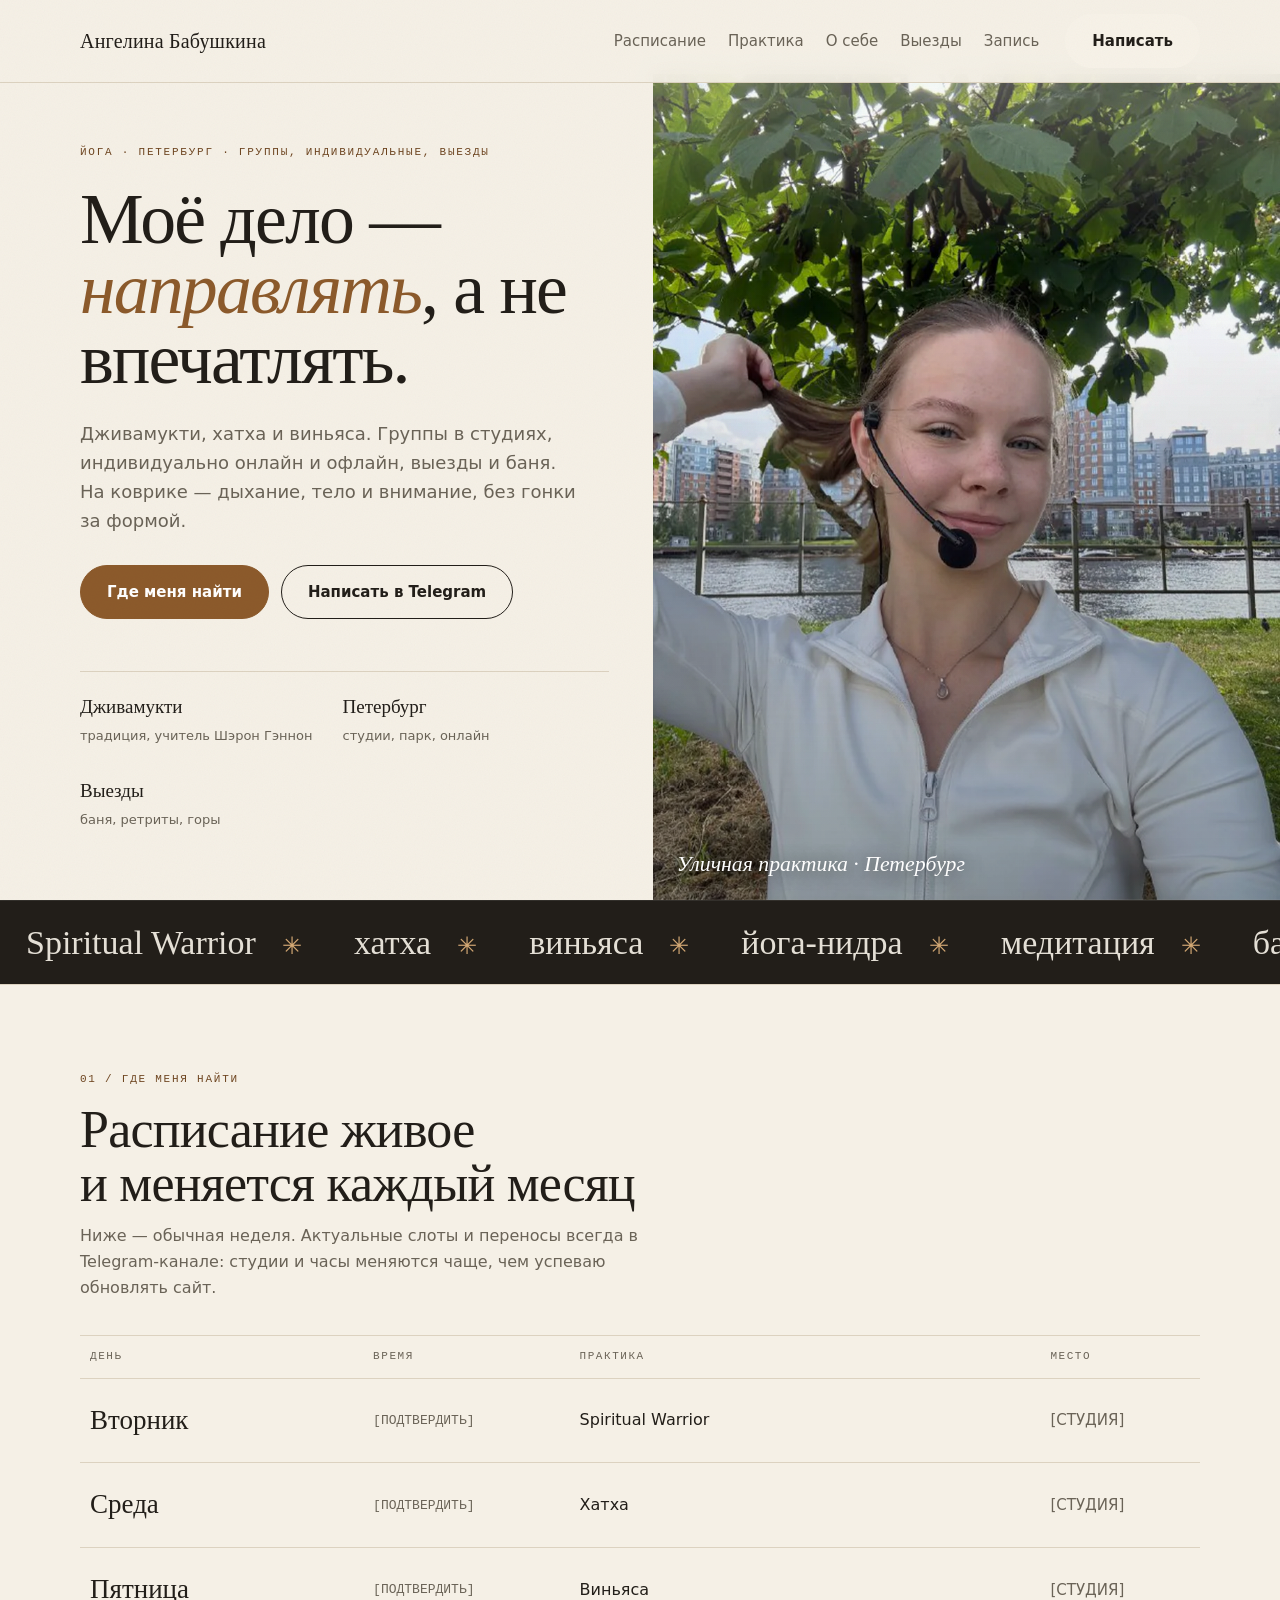
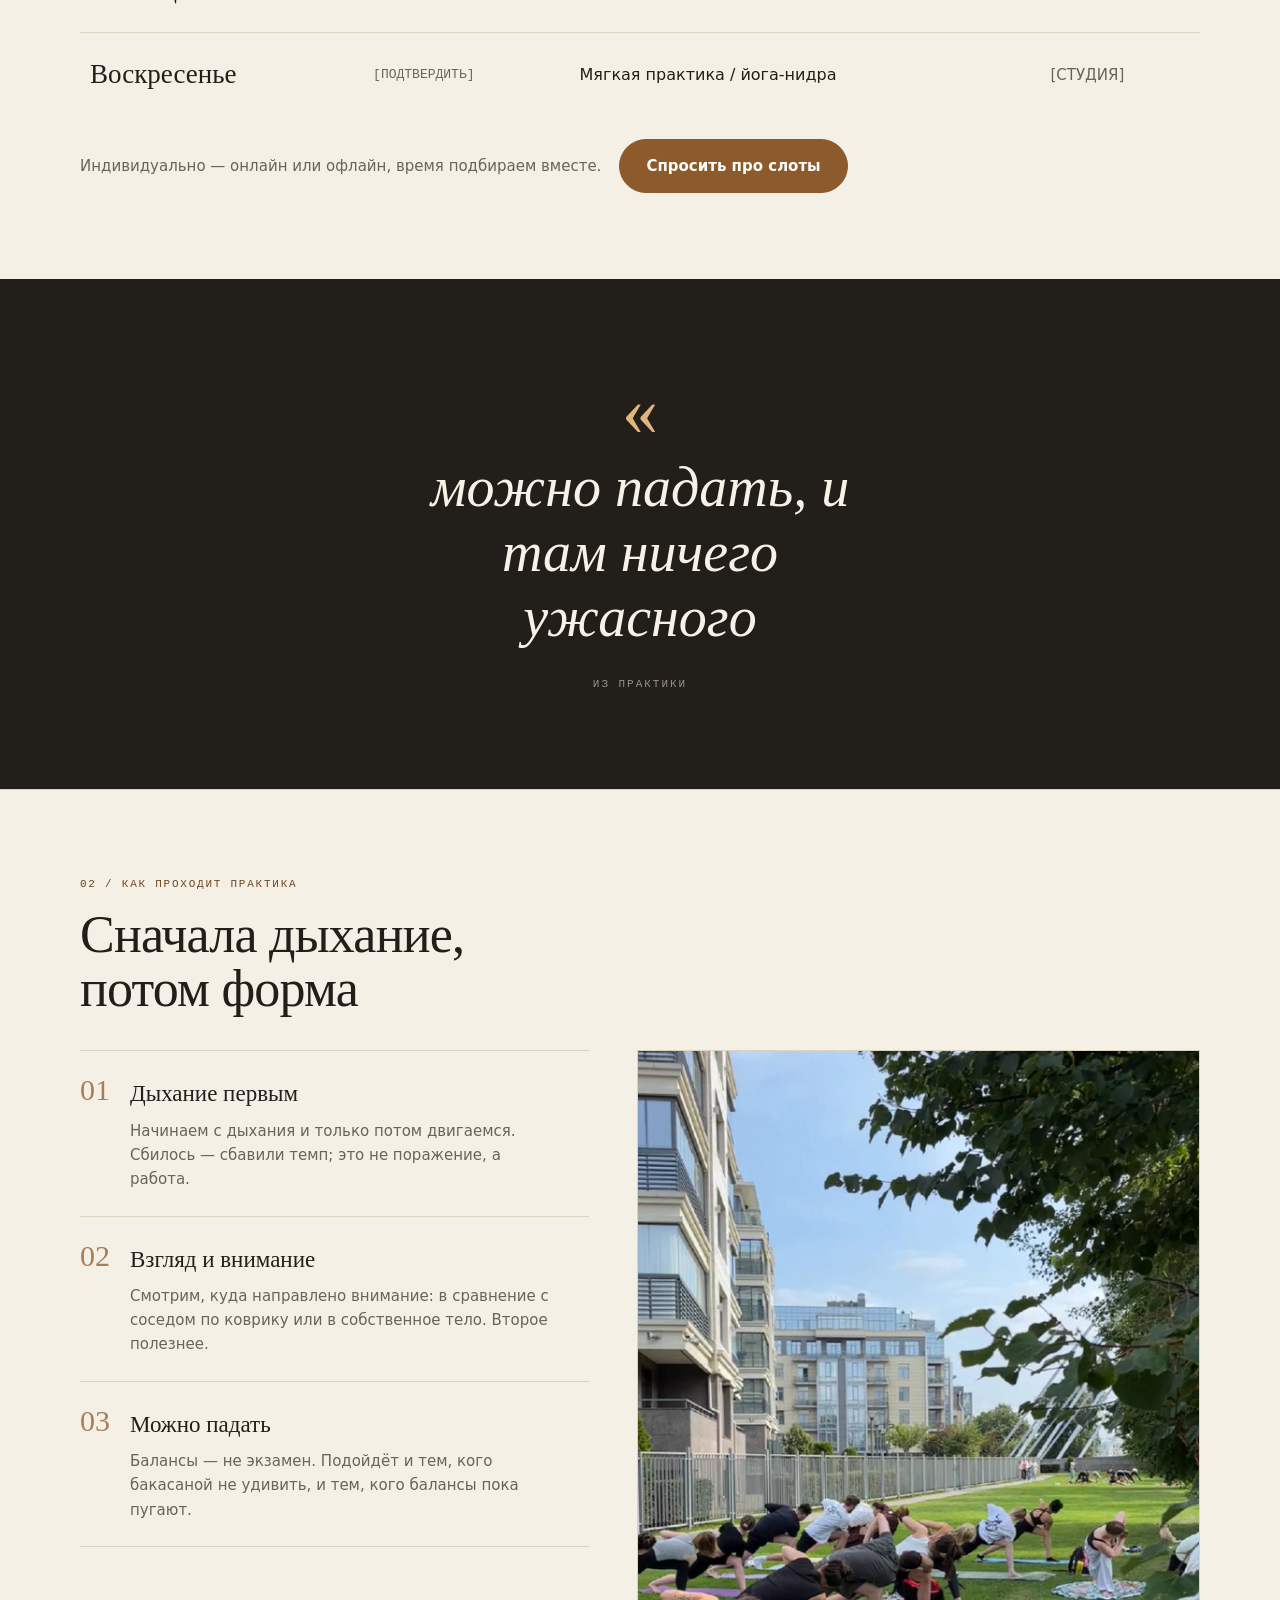
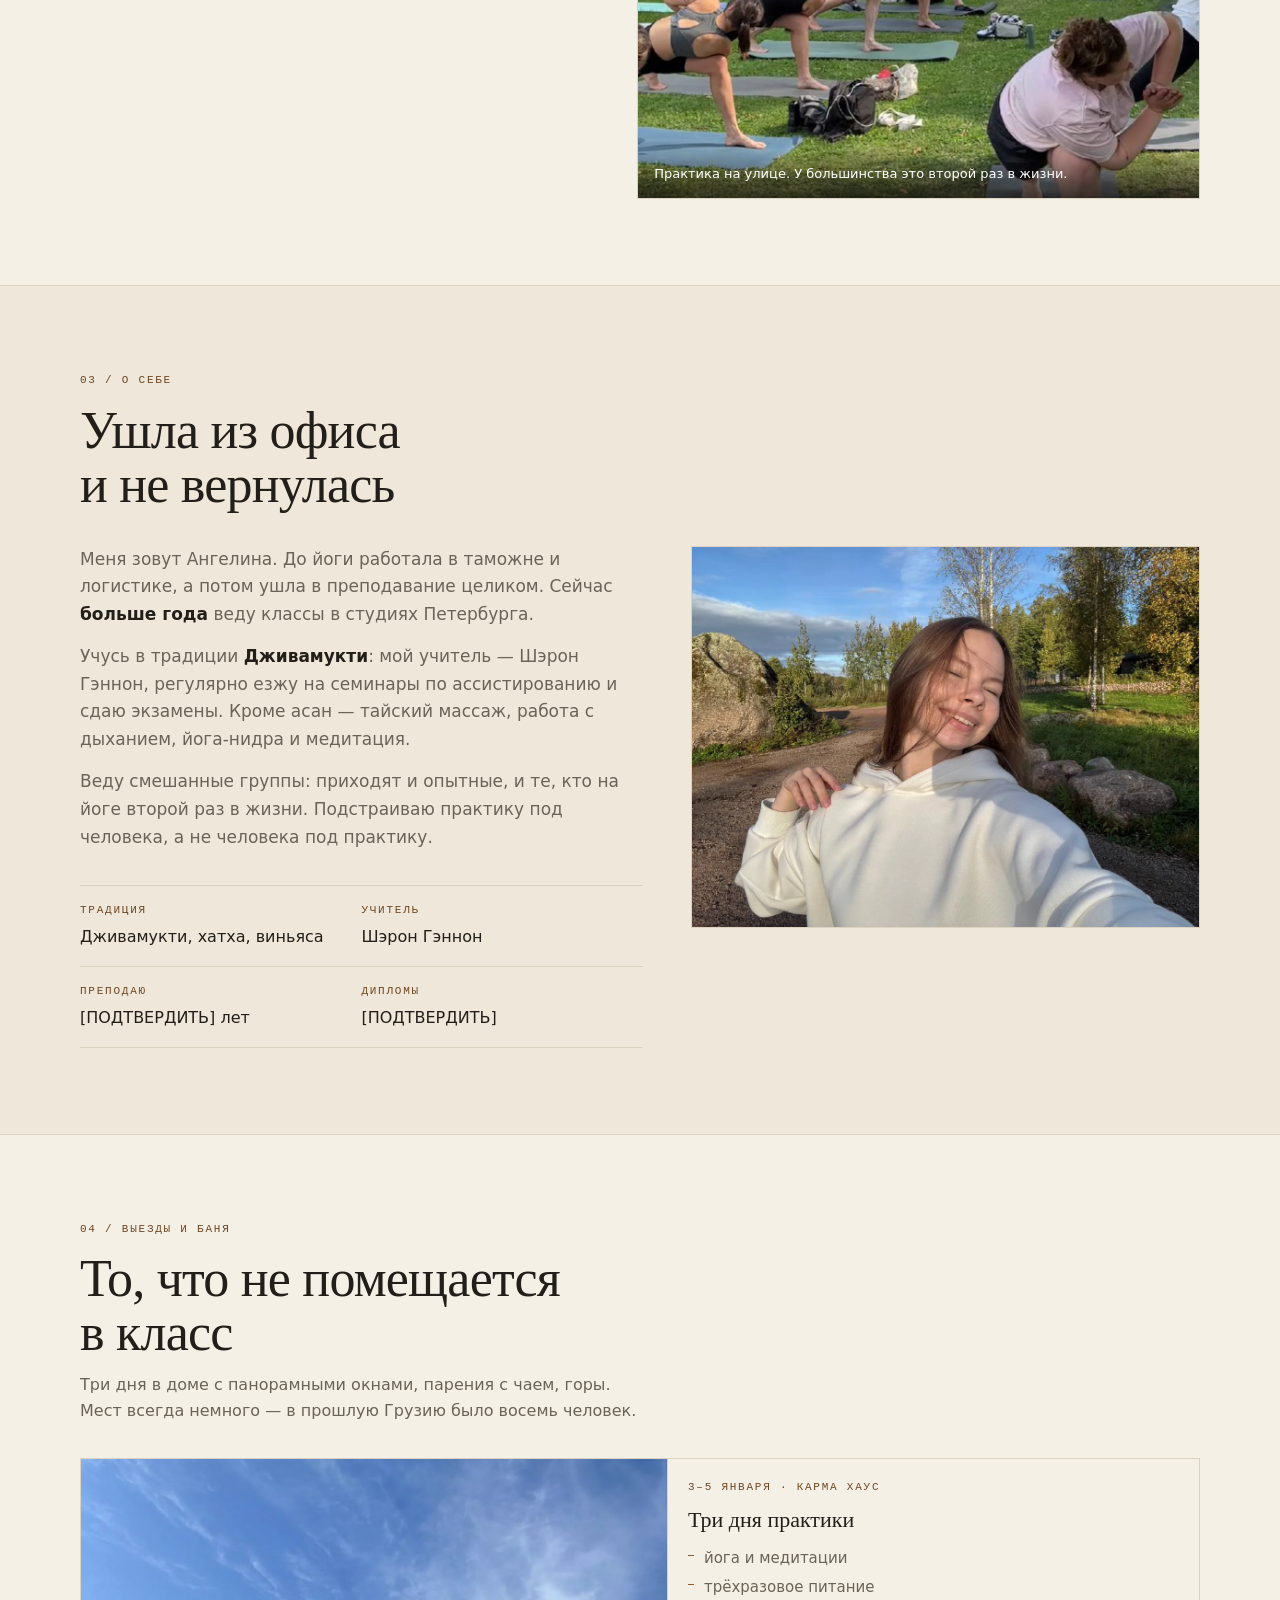
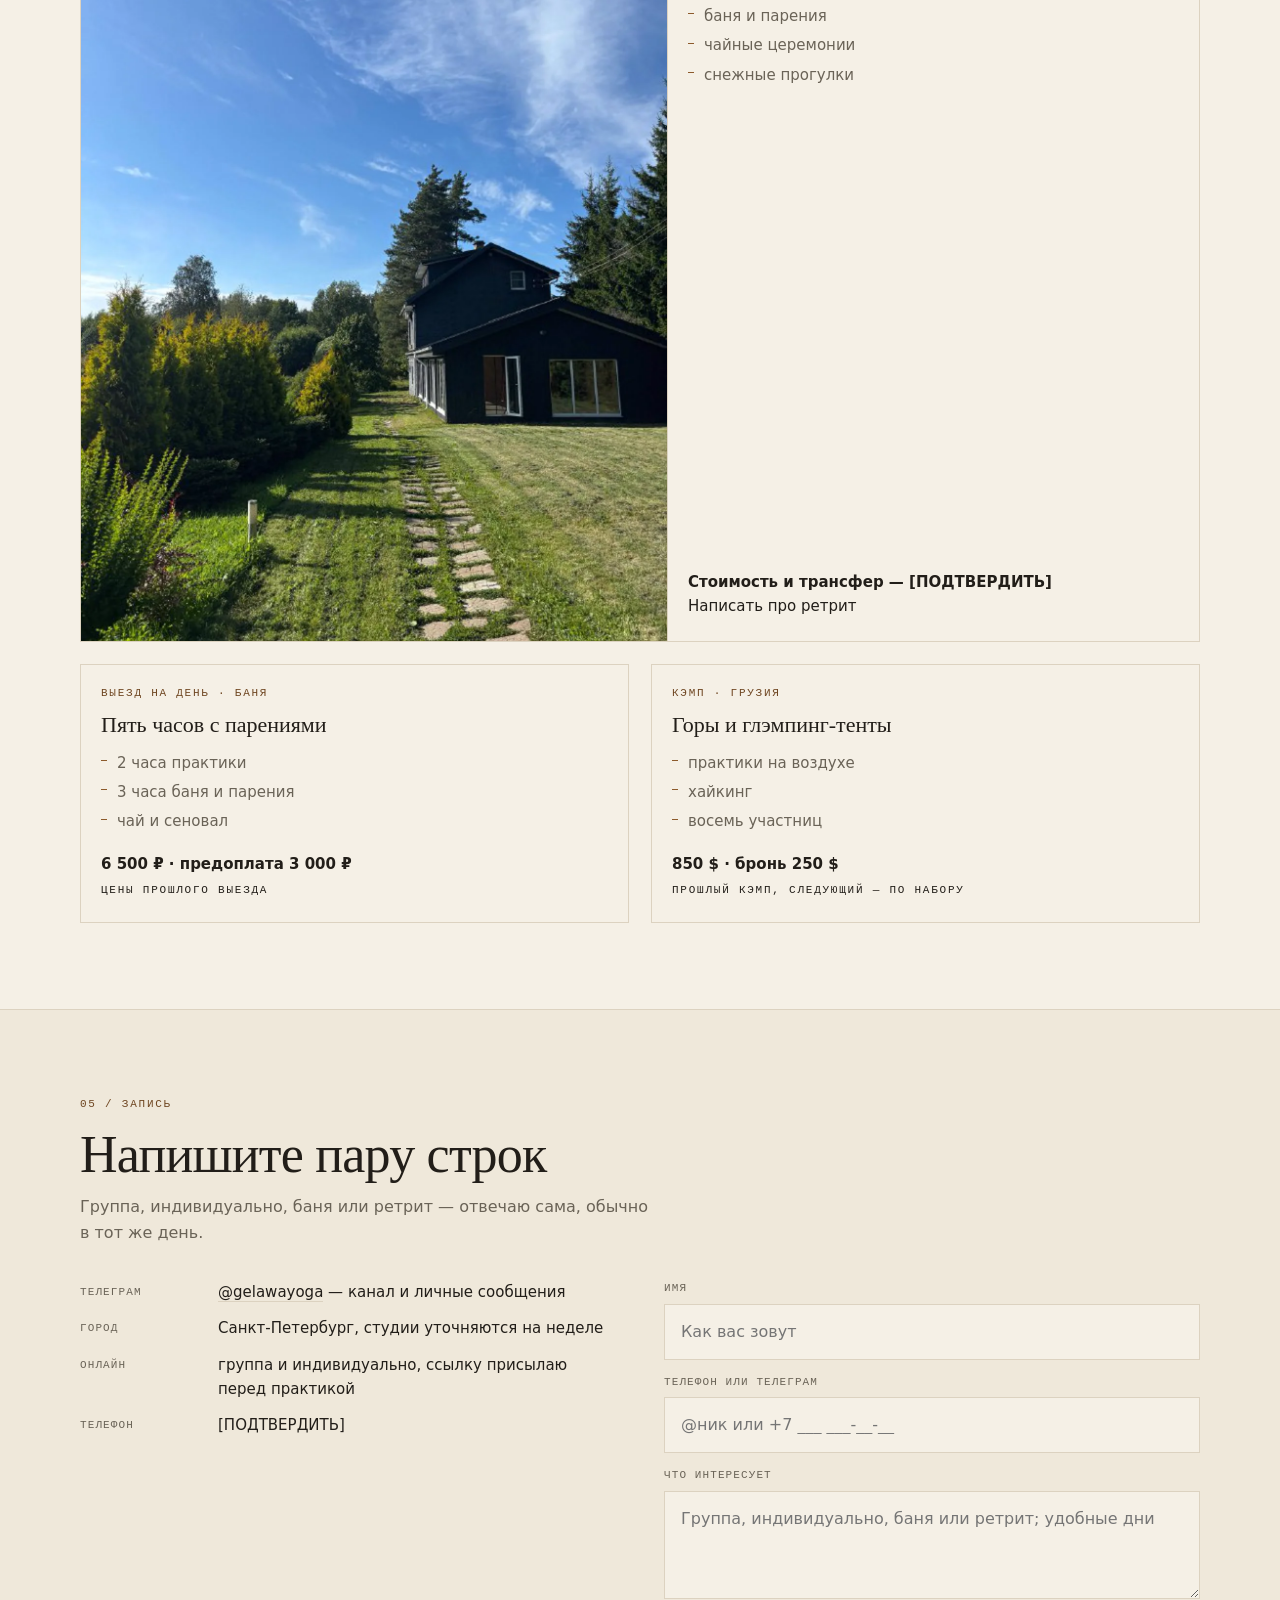
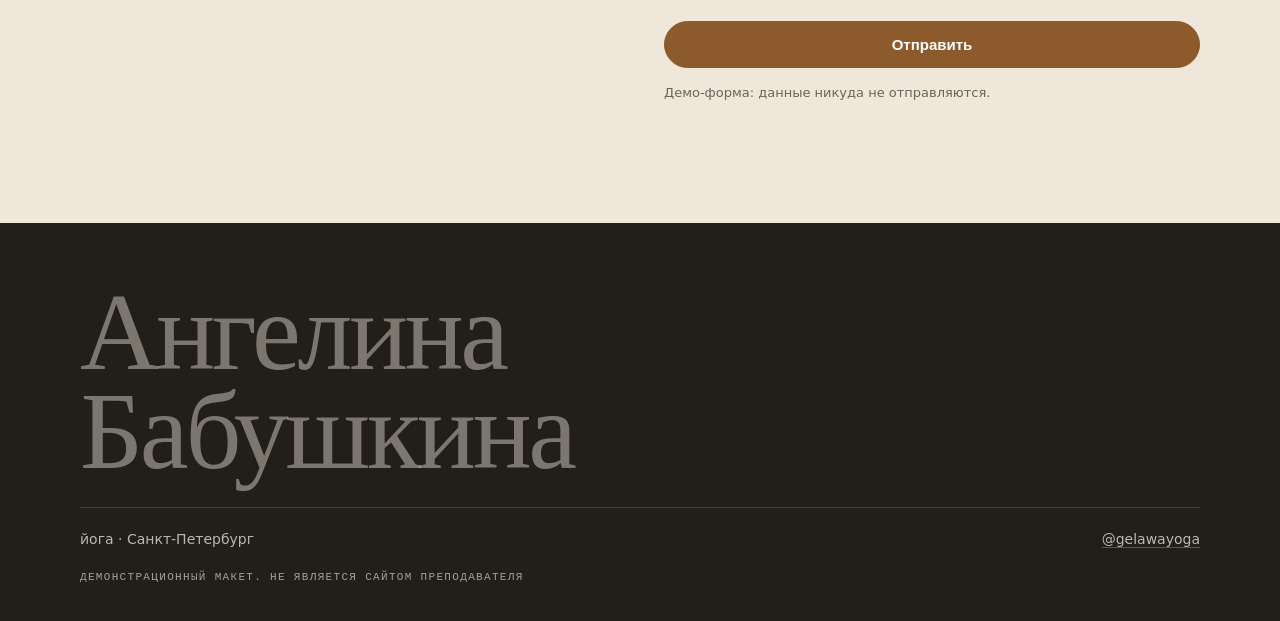
==== commit 392c488e: "Убрал повтор цитаты под портретом" ====
--- a/index.html
+++ b/index.html
@@ -245,7 +245,7 @@
     </div>
     <figure class="hero-photo">
       <img src="assets/hero.webp" width="900" height="1200" alt="Ангелина на улице с микрофоном — ведёт практику" fetchpriority="high">
-      <figcaption class="hero-quote">«можно падать, и там ничего ужасного»</figcaption>
+      <figcaption class="hero-quote">Уличная практика · Петербург</figcaption>
     </figure>
   </section>
 
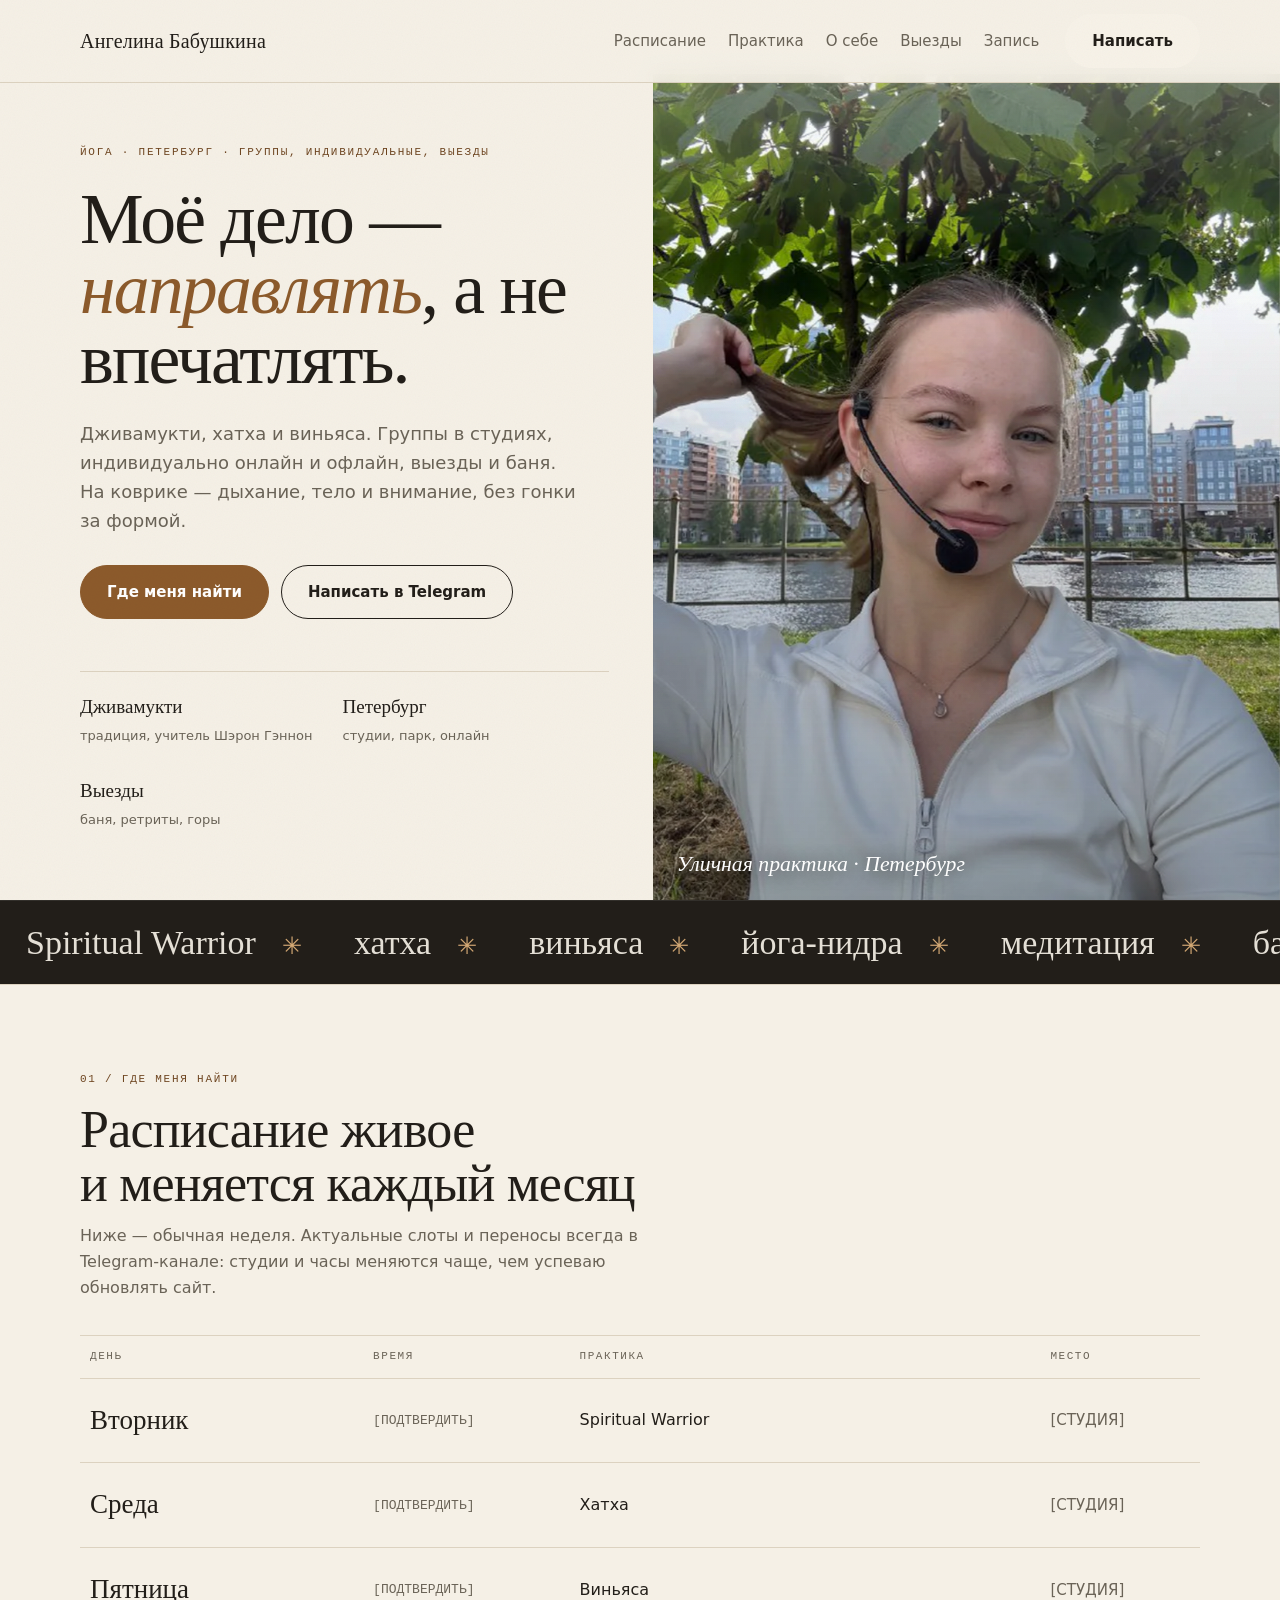
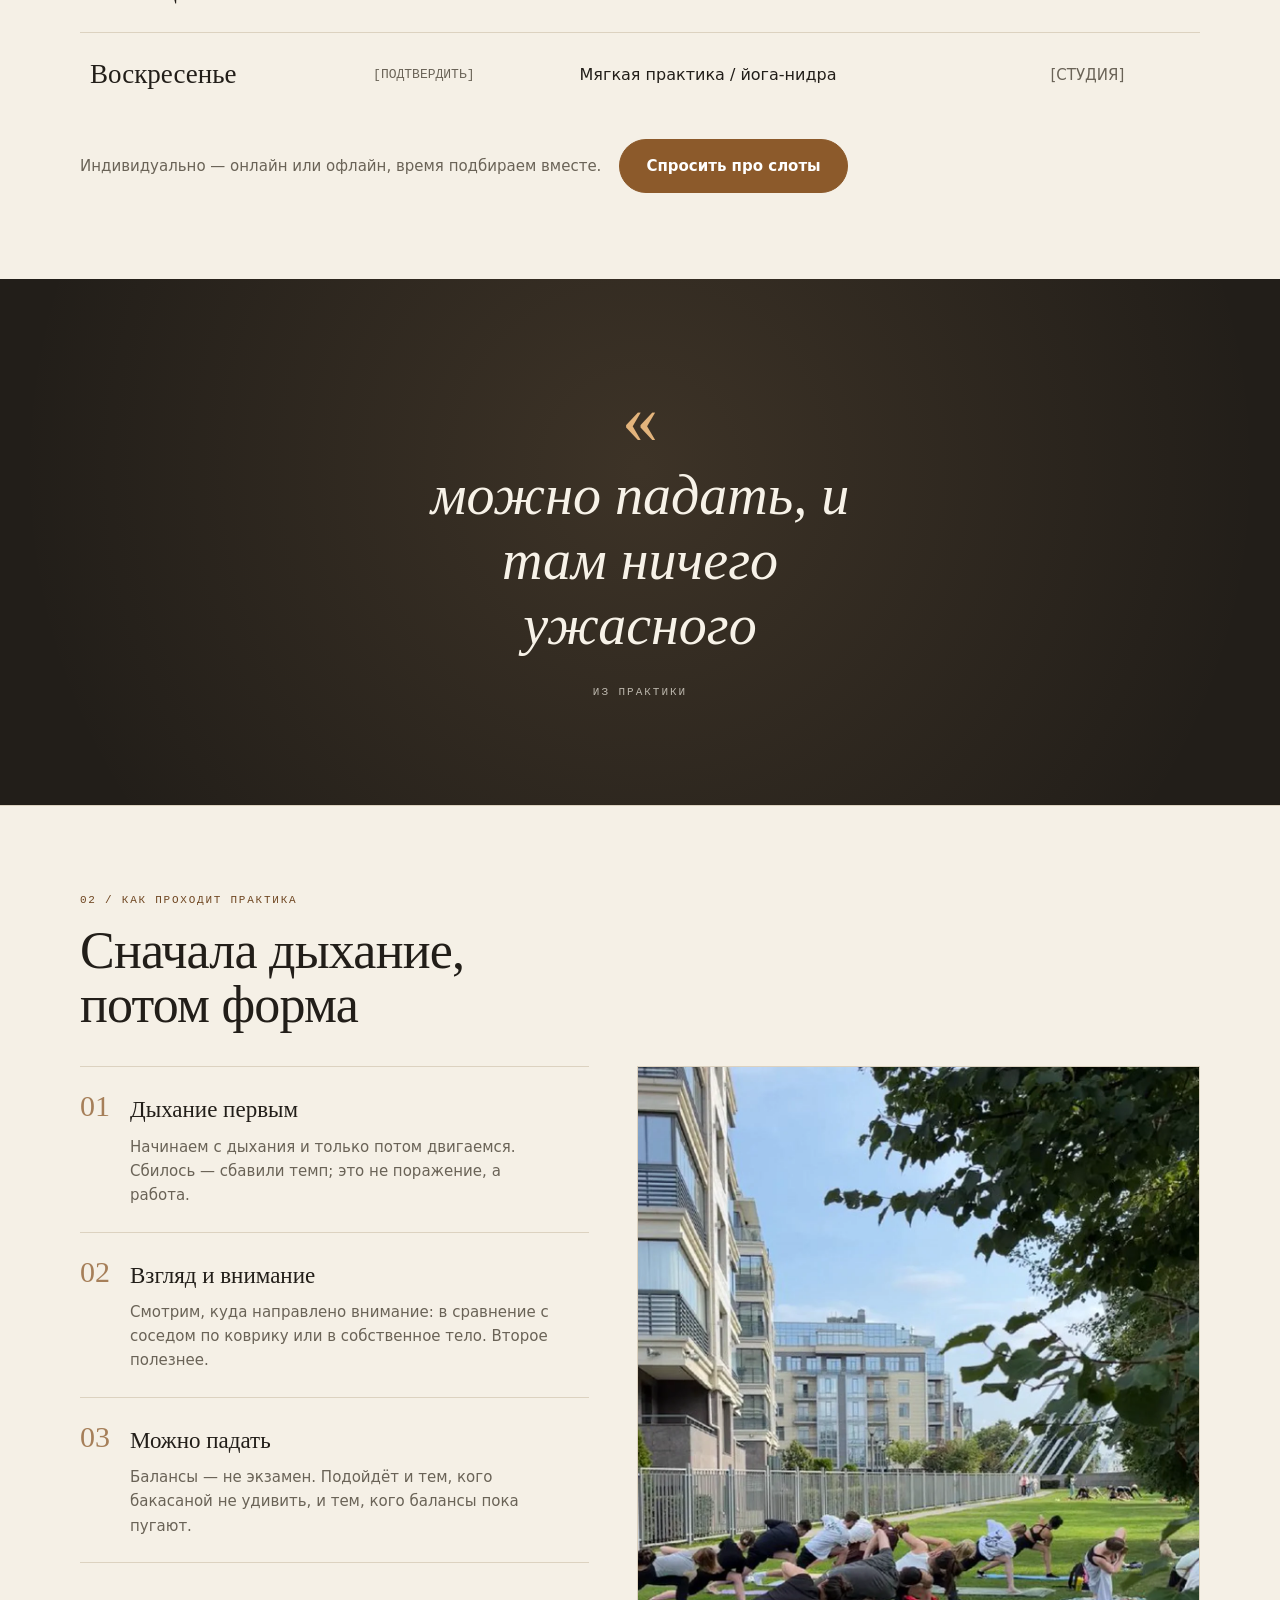
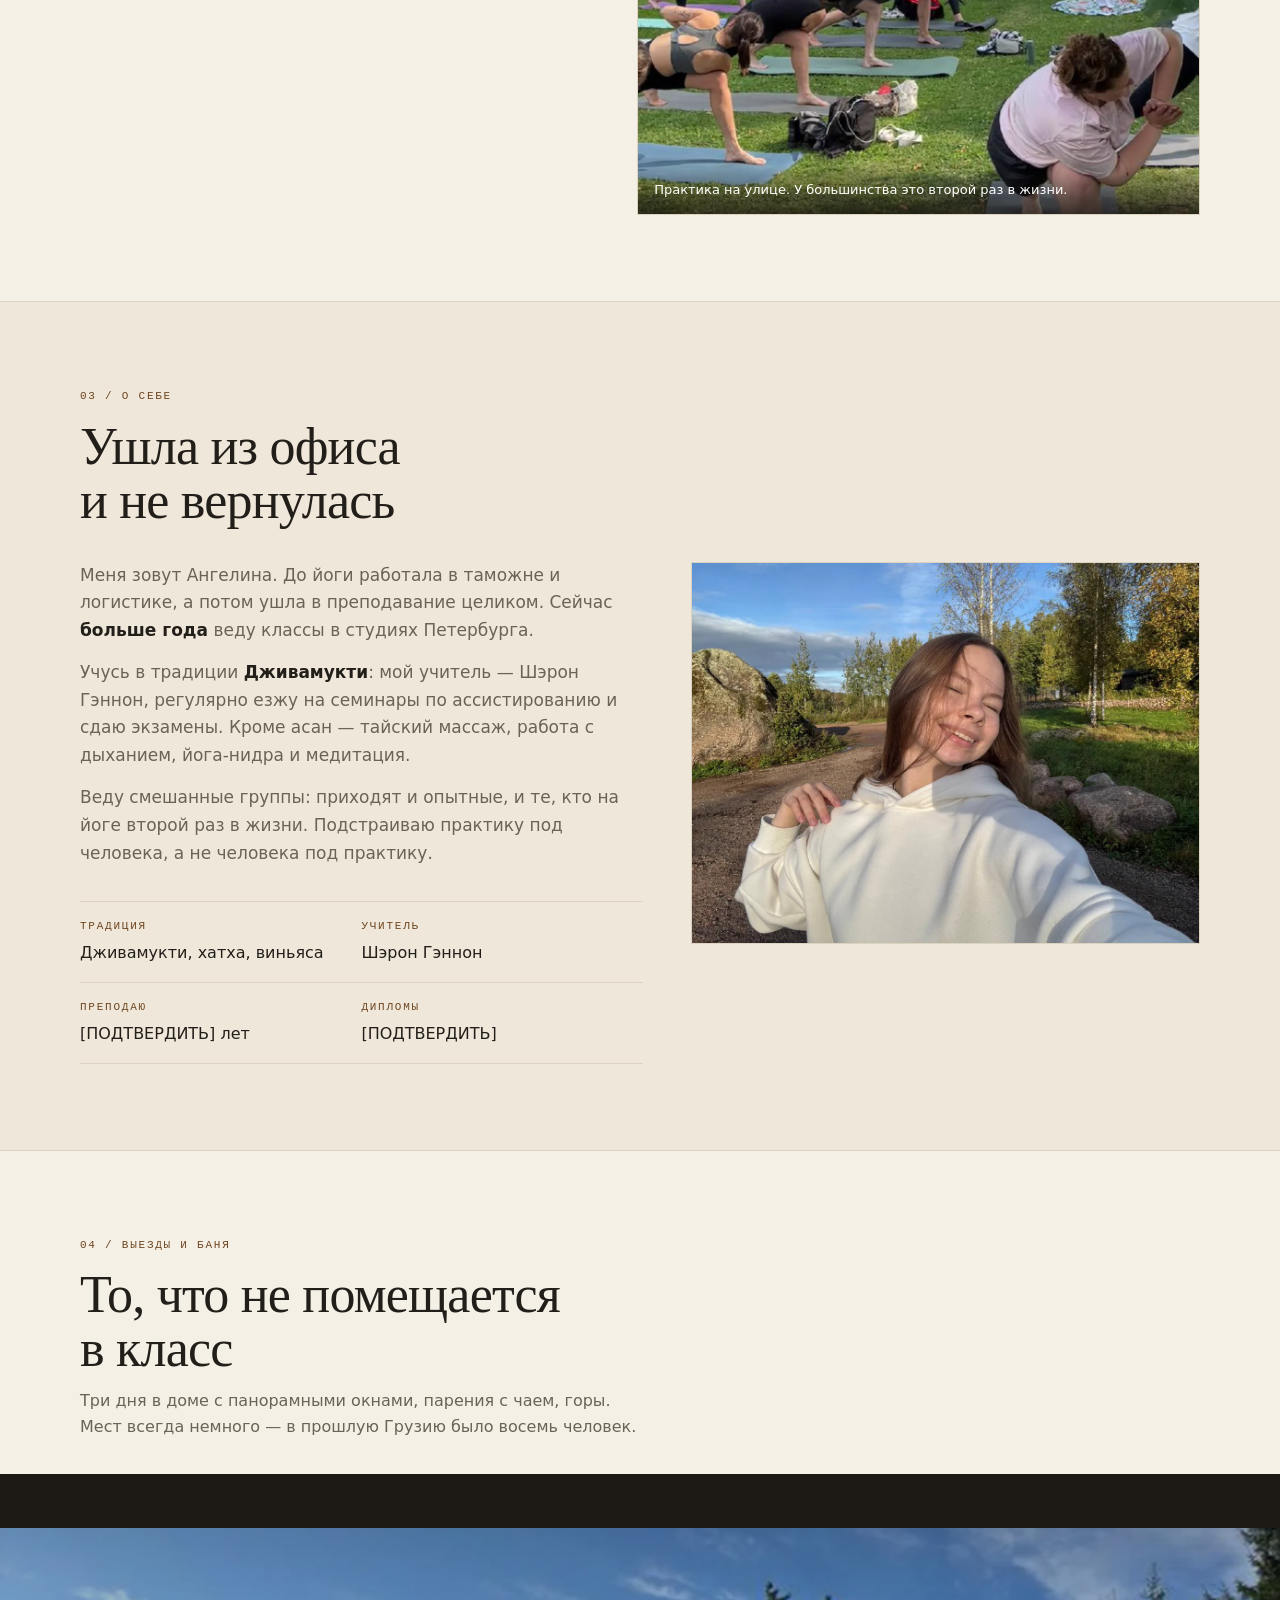
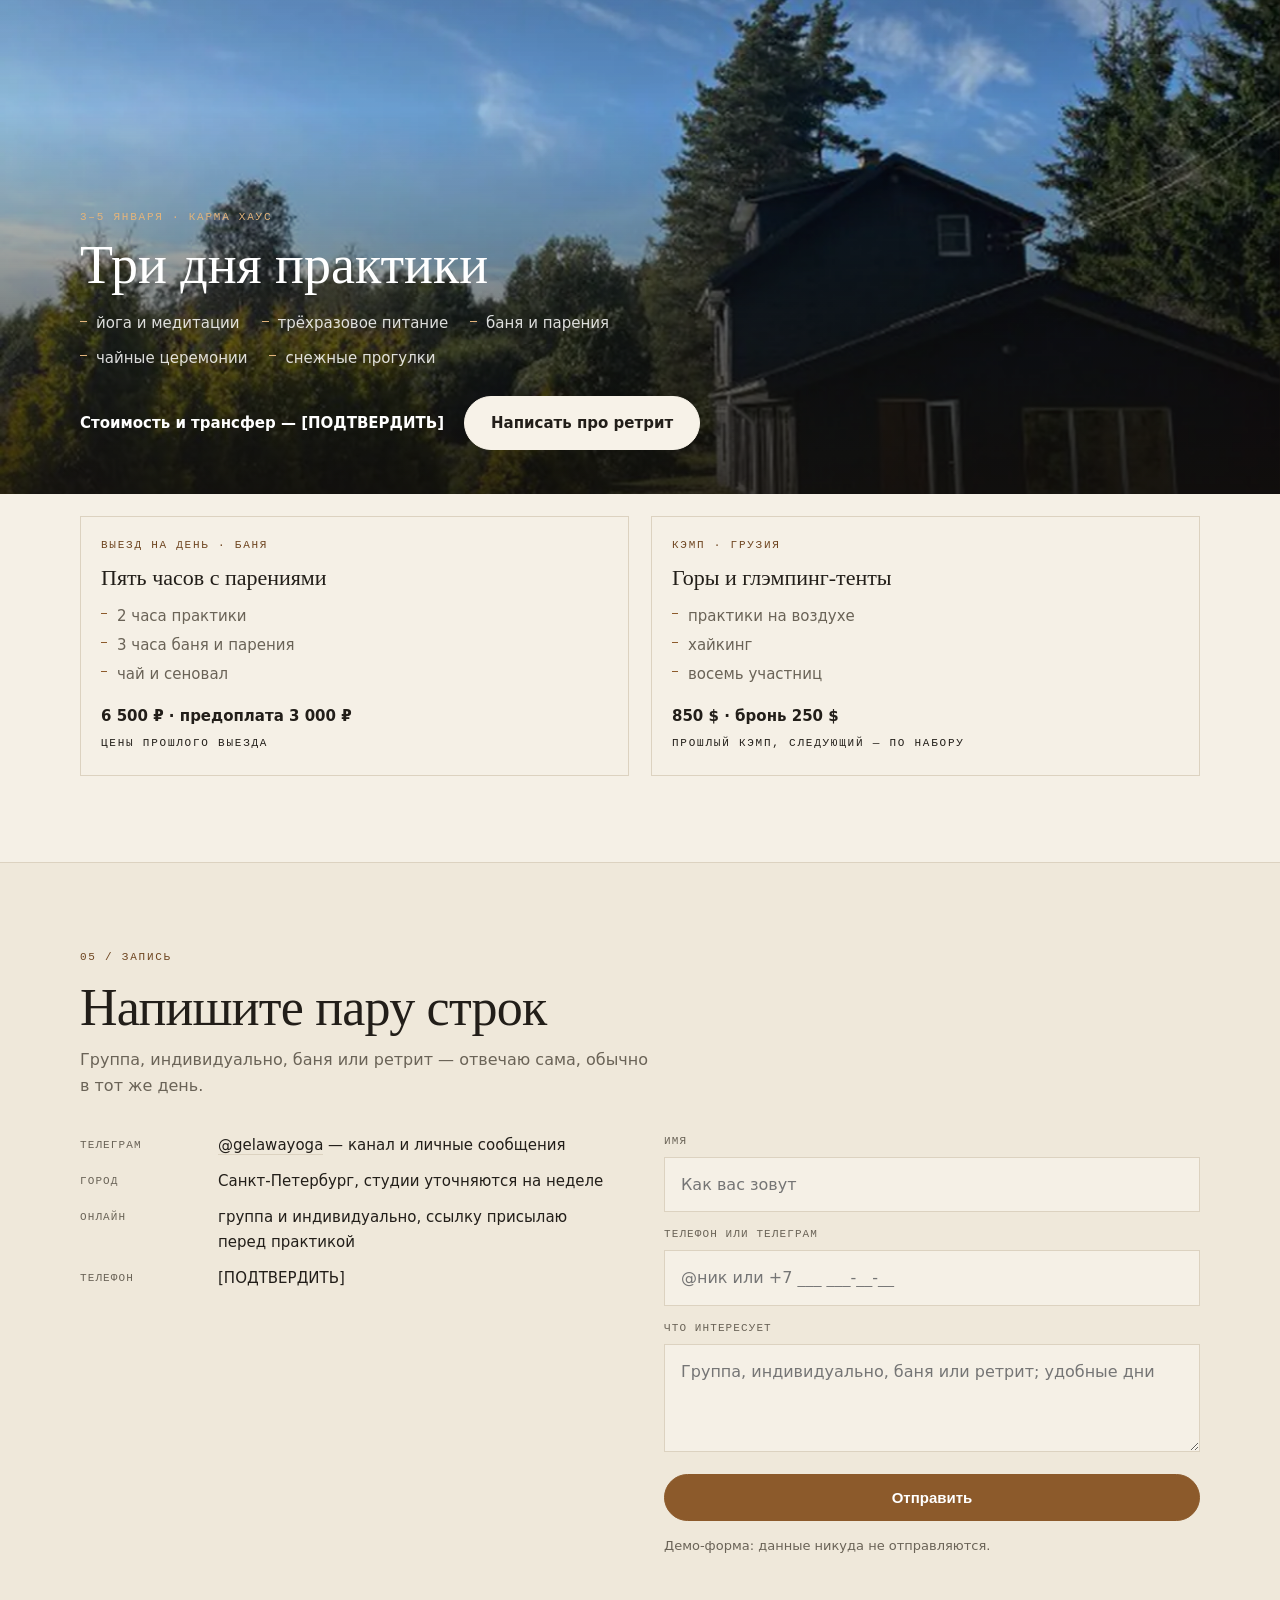
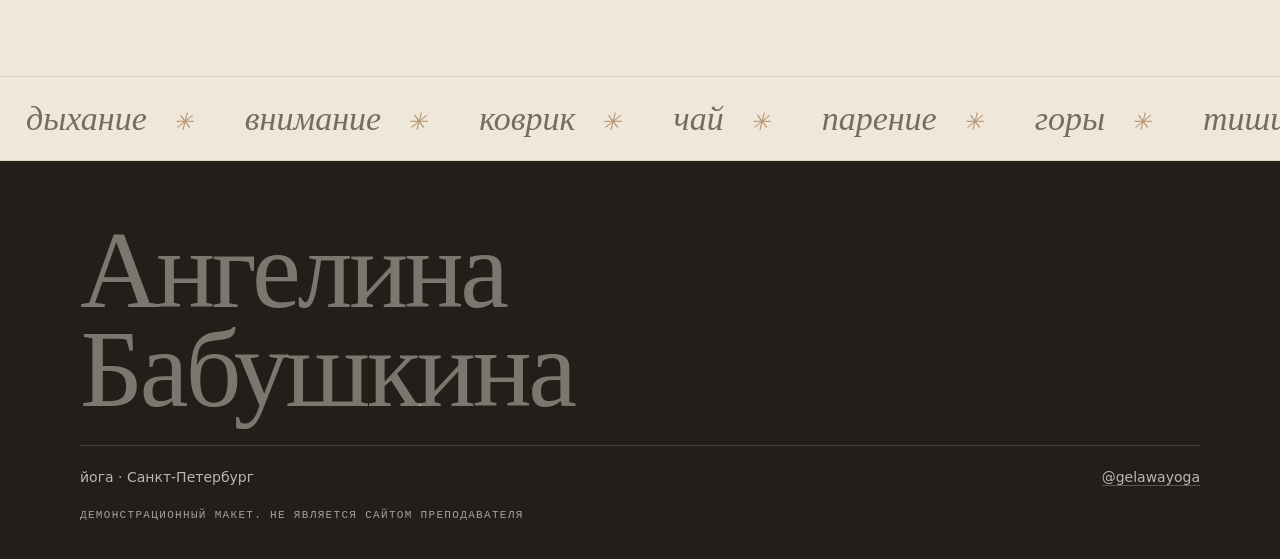
==== commit 9294cff8: "Параллакс фото, цитата по словам, полноэкранная полоса с домом, обратная бегущая строка" ====
--- a/index.html
+++ b/index.html
@@ -63,7 +63,7 @@
 .hero-facts div{color:var(--muted);font-size:13px}
 .hero-facts b{display:block;color:var(--ink);font-family:var(--serif);font-size:19px;font-weight:400;margin-bottom:2px}
 .hero-photo{position:relative;overflow:hidden;background:var(--paper-2);min-height:420px}
-.hero-photo img{position:absolute;inset:0;width:100%;height:100%;object-fit:cover;object-position:50% 22%;transform:scale(1.03);animation:heroZoom 16s ease-out forwards}
+.hero-photo img{position:absolute;inset:-6% 0;width:100%;height:112%;object-fit:cover;object-position:50% 22%;transform:scale(1.03);animation:heroZoom 16s ease-out forwards;will-change:transform}
 @keyframes heroZoom{to{transform:scale(1)}}
 .hero-photo::after{content:"";position:absolute;inset:0;background:linear-gradient(180deg,rgba(245,240,230,.35) 0%,rgba(245,240,230,0) 22%,rgba(28,24,19,.35) 100%)}
 .hero-quote{position:absolute;left:24px;right:24px;bottom:22px;z-index:2;color:#fff;font-family:var(--serif);font-style:italic;font-size:clamp(17px,1.7vw,22px);line-height:1.3;text-shadow:0 1px 18px rgba(20,16,12,.6)}
@@ -75,6 +75,11 @@
 .marquee span{font-family:var(--serif);font-size:clamp(22px,3vw,34px);padding:14px 26px;white-space:nowrap;opacity:.92}
 .marquee span::after{content:"✳";margin-left:26px;color:var(--gold);font-size:.7em;vertical-align:middle}
 @keyframes slide{to{transform:translateX(-50%)}}
+.marquee-rev{background:var(--paper-2);border-top:1px solid var(--line);border-bottom:1px solid var(--line)}
+.marquee-rev span{color:var(--muted);font-style:italic}
+.marquee-rev span::after{color:var(--accent);opacity:.6}
+.marquee-rev div{animation:slideRev 46s linear infinite}
+@keyframes slideRev{from{transform:translateX(-50%)}to{transform:translateX(0)}}
 
 /* секции */
 .section{padding:86px 0;border-top:1px solid var(--line)}
@@ -97,10 +102,27 @@
 .sched-foot{margin-top:22px;display:flex;gap:18px;flex-wrap:wrap;align-items:center;color:var(--muted);font-size:15px}
 
 /* цитата */
-.quote-block{padding:96px 0;background:var(--ink);color:var(--light);text-align:center;border-top:0}
-.quote-block p{font-family:var(--serif);font-style:italic;font-size:clamp(28px,4.6vw,56px);line-height:1.16;max-width:18ch;margin:0 auto}
-.quote-block .mark{color:var(--gold);font-family:var(--serif);font-size:clamp(40px,6vw,72px);line-height:1;display:block;margin-bottom:8px}
-.quote-block small{display:block;margin-top:26px;font-family:var(--mono);font-size:11px;letter-spacing:.18em;text-transform:uppercase;color:rgba(247,242,232,.55)}
+.quote-block{padding:104px 0;background:var(--ink);color:var(--light);text-align:center;border-top:0;position:relative;overflow:hidden}
+.quote-block::before{content:"";position:absolute;inset:-20%;background:radial-gradient(circle at 50% 40%,rgba(227,180,124,.14),transparent 62%);pointer-events:none}
+.quote-block p{font-family:var(--serif);font-style:italic;font-size:clamp(28px,4.6vw,56px);line-height:1.16;max-width:18ch;margin:0 auto;position:relative}
+.quote-block .mark{color:var(--gold);font-family:var(--serif);font-size:clamp(40px,6vw,72px);line-height:1;display:block;margin-bottom:8px;position:relative;transform:scale(.8);opacity:0;transition:transform 1s cubic-bezier(.2,.7,.2,1),opacity 1s ease}
+.quote-block.in .mark{transform:none;opacity:1}
+.quote-block .w{display:inline-block;opacity:0;transform:translateY(.35em);transition:opacity .7s ease,transform .7s cubic-bezier(.2,.7,.2,1)}
+.quote-block.in .w{opacity:1;transform:none}
+.quote-block small{display:block;margin-top:26px;font-family:var(--mono);font-size:11px;letter-spacing:.18em;text-transform:uppercase;color:rgba(247,242,232,.7);position:relative}
+
+/* полоса с фото */
+.band{position:relative;min-height:620px;display:flex;align-items:flex-end;overflow:hidden;background:var(--ink);color:#fff;margin-left:calc(50% - 50vw);margin-right:calc(50% - 50vw);width:100vw}
+.band img{position:absolute;inset:-8% 0;width:100%;height:116%;object-fit:cover;object-position:50% 62%;will-change:transform}
+.band::after{content:"";position:absolute;inset:0;background:linear-gradient(180deg,rgba(20,16,12,.35) 0%,rgba(20,16,12,.15) 38%,rgba(20,16,12,.82) 100%)}
+.band-in{position:relative;z-index:2;padding:60px 0 44px;width:100%}
+.band .when{color:var(--gold)}
+.band h3{font-family:var(--serif);font-size:clamp(30px,4.6vw,54px);font-weight:400;line-height:1.04;margin:10px 0 18px;max-width:16ch}
+.band ul{list-style:none;display:flex;gap:10px 22px;flex-wrap:wrap;color:rgba(255,255,255,.85);font-size:15px;max-width:70ch}
+.band li{position:relative;padding-left:16px}
+.band li::before{content:"";position:absolute;left:0;top:.62em;width:7px;height:1px;background:var(--gold)}
+.band-foot{display:flex;gap:20px;flex-wrap:wrap;align-items:center;margin-top:26px;font-size:15px;color:rgba(255,255,255,.85)}
+.band-foot .price{font-weight:600;color:#fff}
 
 /* практика */
 .practice{display:grid;grid-template-columns:.95fr 1.05fr;gap:48px;align-items:start}
@@ -128,6 +150,7 @@
 .fact dd{font-size:16px}
 
 /* выезды */
+.trips-wrap{margin-bottom:22px}
 .trips{display:grid;grid-template-columns:1fr 1fr;gap:22px}
 .trip{background:var(--paper);border:1px solid var(--line);display:flex;flex-direction:column;overflow:hidden;transition:transform .35s ease,box-shadow .35s ease}
 .trip.featured{grid-column:1 / -1;display:grid;grid-template-columns:1.05fr .95fr}
@@ -281,10 +304,10 @@
     </div>
   </section>
 
-  <section class="quote-block">
+  <section class="quote-block" id="quote">
     <div class="wrap">
       <span class="mark">«</span>
-      <p>можно падать, и там ничего ужасного</p>
+      <p data-split>можно падать, и там ничего ужасного</p>
       <small>из практики</small>
     </div>
   </section>
@@ -350,17 +373,31 @@
         <h2>То, что не помещается<br>в класс</h2>
         <p class="sec-note">Три дня в доме с панорамными окнами, парения с чаем, горы. Мест всегда немного — в прошлую Грузию было восемь человек.</p>
       </div>
+      <div class="trips-wrap">
+        <div class="band reveal">
+          <img src="assets/house.webp" width="1200" height="1600" alt="Тёмный дом с панорамными окнами в лесу" loading="lazy" decoding="async" data-parallax="0.12">
+          <div class="band-in">
+            <div class="wrap">
+              <p class="when mono">3–5 января · Карма Хаус</p>
+              <h3>Три дня практики</h3>
+              <ul>
+                <li>йога и медитации</li>
+                <li>трёхразовое питание</li>
+                <li>баня и парения</li>
+                <li>чайные церемонии</li>
+                <li>снежные прогулки</li>
+              </ul>
+              <p class="band-foot">
+                <span class="price">Стоимость и трансфер — [ПОДТВЕРДИТЬ]</span>
+                <a class="btn btn-light" href="#booking">Написать про ретрит</a>
+              </p>
+            </div>
+          </div>
+        </div>
+      </div>
+
       <div class="trips">
-        <article class="trip featured reveal">
-          <figure class="trip-photo"><img src="assets/house.webp" width="1200" height="1600" alt="Тёмный дом с панорамными окнами в лесу" loading="lazy" decoding="async"></figure>
-          <div class="trip-body">
-            <p class="when mono">3–5 января · Карма Хаус</p>
-            <h3>Три дня практики</h3>
-            <ul><li>йога и медитации</li><li>трёхразовое питание</li><li>баня и парения</li><li>чайные церемонии</li><li>снежные прогулки</li></ul>
-            <p class="trip-foot"><span class="price">Стоимость и трансфер — [ПОДТВЕРДИТЬ]</span><br><a href="#booking">Написать про ретрит</a></p>
-          </div>
-        </article>
-        <article class="trip reveal d1">
+        <article class="trip reveal">
           <div class="trip-body">
             <p class="when mono">Выезд на день · баня</p>
             <h3>Пять часов с парениями</h3>
@@ -368,7 +405,7 @@
             <p class="trip-foot"><span class="price">6 500 ₽ · предоплата 3 000 ₽</span><br><span class="mono">цены прошлого выезда</span></p>
           </div>
         </article>
-        <article class="trip reveal d2">
+        <article class="trip reveal d1">
           <div class="trip-body">
             <p class="when mono">Кэмп · Грузия</p>
             <h3>Горы и глэмпинг-тенты</h3>
@@ -405,6 +442,12 @@
       </div>
     </div>
   </section>
+  <div class="marquee marquee-rev" aria-hidden="true">
+    <div>
+      <span>дыхание</span><span>внимание</span><span>коврик</span><span>чай</span><span>парение</span><span>горы</span><span>тишина</span><span>смех</span>
+      <span>дыхание</span><span>внимание</span><span>коврик</span><span>чай</span><span>парение</span><span>горы</span><span>тишина</span><span>смех</span>
+    </div>
+  </div>
 </main>
 
 <footer class="foot">
@@ -420,25 +463,67 @@
 
 <script>
 (function () {
+  var reduce = window.matchMedia && window.matchMedia('(prefers-reduced-motion: reduce)').matches;
+
+  /* шапка */
   var head = document.getElementById('head');
-  var onScroll = function () {
-    head.classList.toggle('solid', window.scrollY > window.innerHeight * 0.6);
+  var onScrollHead = function () {
+    head.classList.toggle('solid', window.scrollY > 40);
   };
-  onScroll();
-  window.addEventListener('scroll', onScroll, { passive: true });
-
-  var items = document.querySelectorAll('.reveal');
+  onScrollHead();
+  window.addEventListener('scroll', onScrollHead, { passive: true });
+
+  /* цитата по словам */
+  document.querySelectorAll('[data-split]').forEach(function (el) {
+    var words = el.textContent.trim().split(/\s+/);
+    el.textContent = '';
+    words.forEach(function (w, i) {
+      var s = document.createElement('span');
+      s.className = 'w';
+      s.textContent = w;
+      s.style.transitionDelay = (i * 0.055) + 's';
+      el.appendChild(s);
+      if (i < words.length - 1) el.appendChild(document.createTextNode(' '));
+    });
+  });
+
+  /* появление */
+  var items = document.querySelectorAll('.reveal, .quote-block');
   if ('IntersectionObserver' in window) {
     var io = new IntersectionObserver(function (entries) {
       entries.forEach(function (e) {
         if (e.isIntersecting) { e.target.classList.add('in'); io.unobserve(e.target); }
       });
-    }, { rootMargin: '0px 0px -8% 0px', threshold: 0.08 });
+    }, { rootMargin: '0px 0px -10% 0px', threshold: 0.12 });
     items.forEach(function (el) { io.observe(el); });
   } else {
     items.forEach(function (el) { el.classList.add('in'); });
   }
 
+  /* параллакс фото */
+  var px = [].slice.call(document.querySelectorAll('[data-parallax]'));
+  if (px.length && !reduce) {
+    var ticking = false;
+    var apply = function () {
+      var vh = window.innerHeight;
+      px.forEach(function (el) {
+        var r = el.getBoundingClientRect();
+        if (r.bottom < -200 || r.top > vh + 200) return;
+        var k = parseFloat(el.getAttribute('data-parallax')) || 0.1;
+        var shift = (r.top + r.height / 2 - vh / 2) * -k;
+        el.style.transform = 'translate3d(0,' + shift.toFixed(1) + 'px,0)';
+      });
+      ticking = false;
+    };
+    var request = function () {
+      if (!ticking) { ticking = true; window.requestAnimationFrame(apply); }
+    };
+    apply();
+    window.addEventListener('scroll', request, { passive: true });
+    window.addEventListener('resize', request);
+  }
+
+  /* форма */
   var form = document.getElementById('bookingForm');
   var status = form.querySelector('.status');
   form.addEventListener('submit', function (e) {
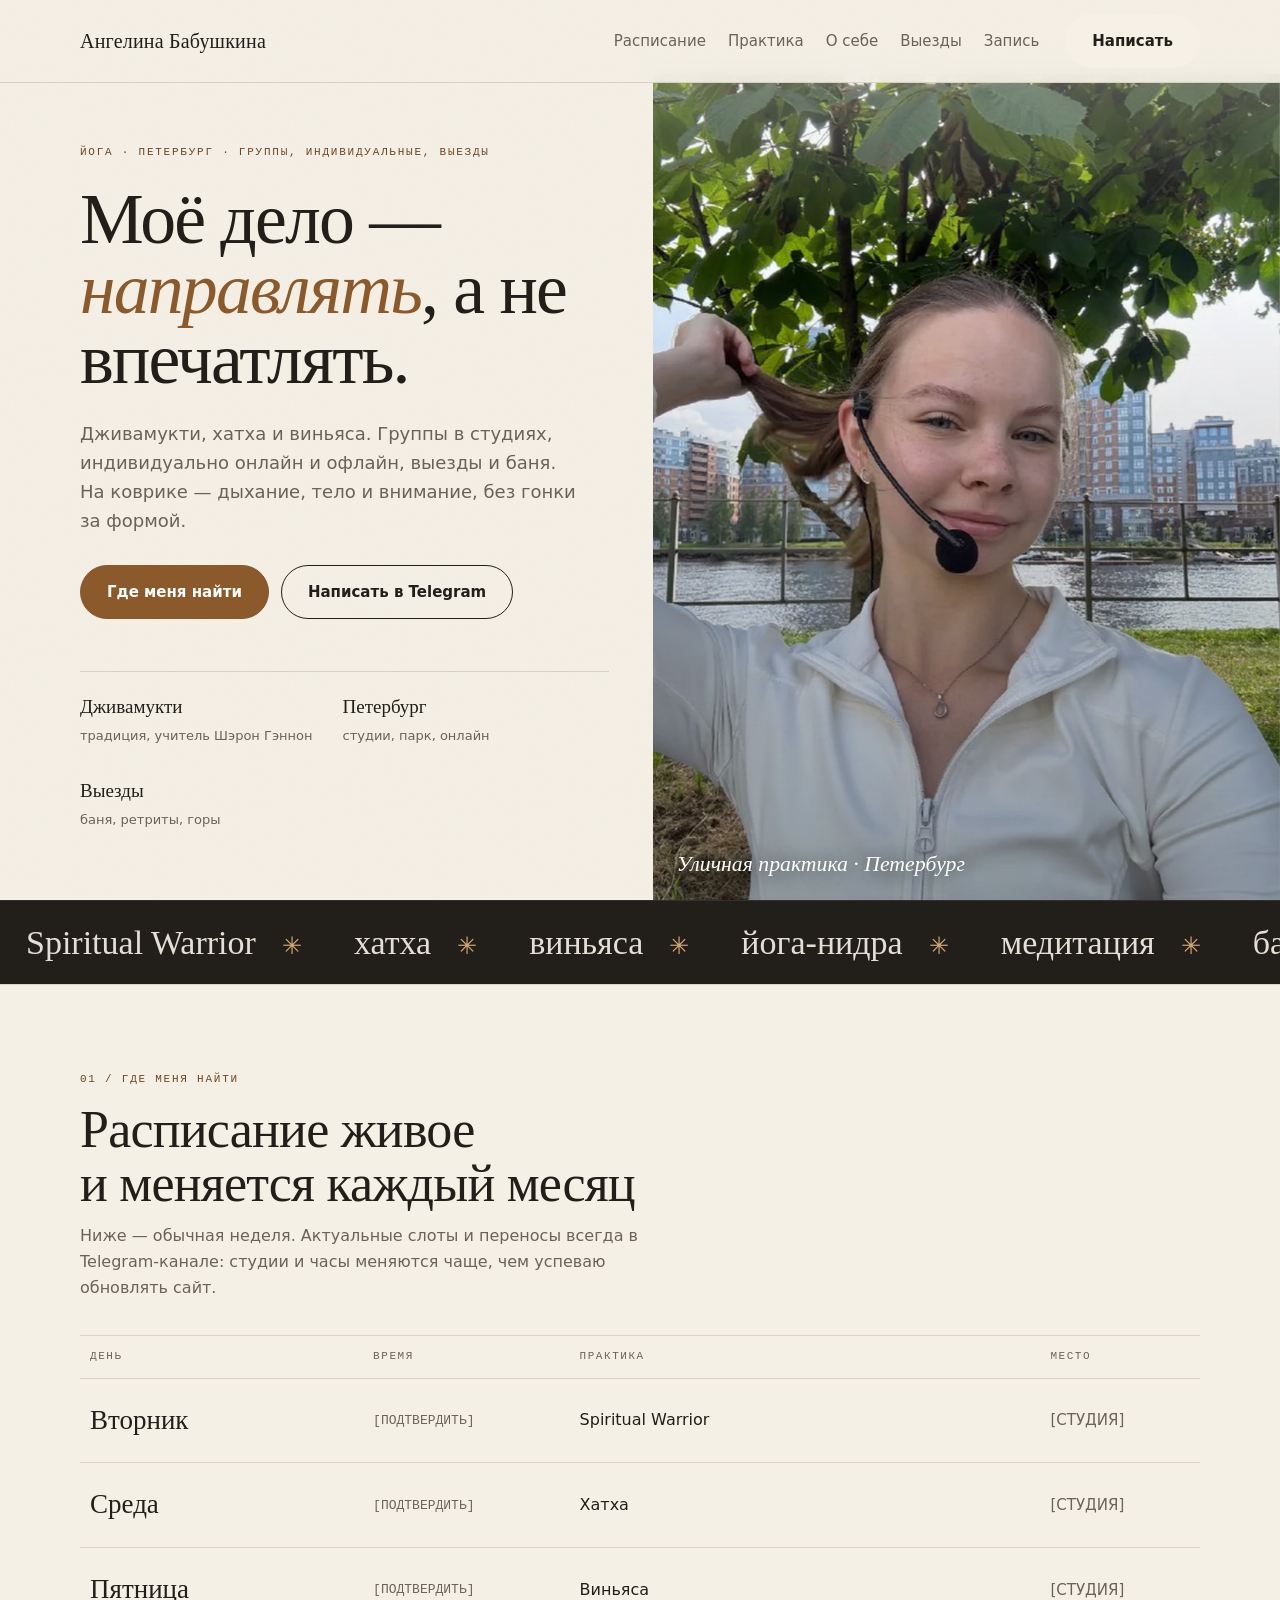
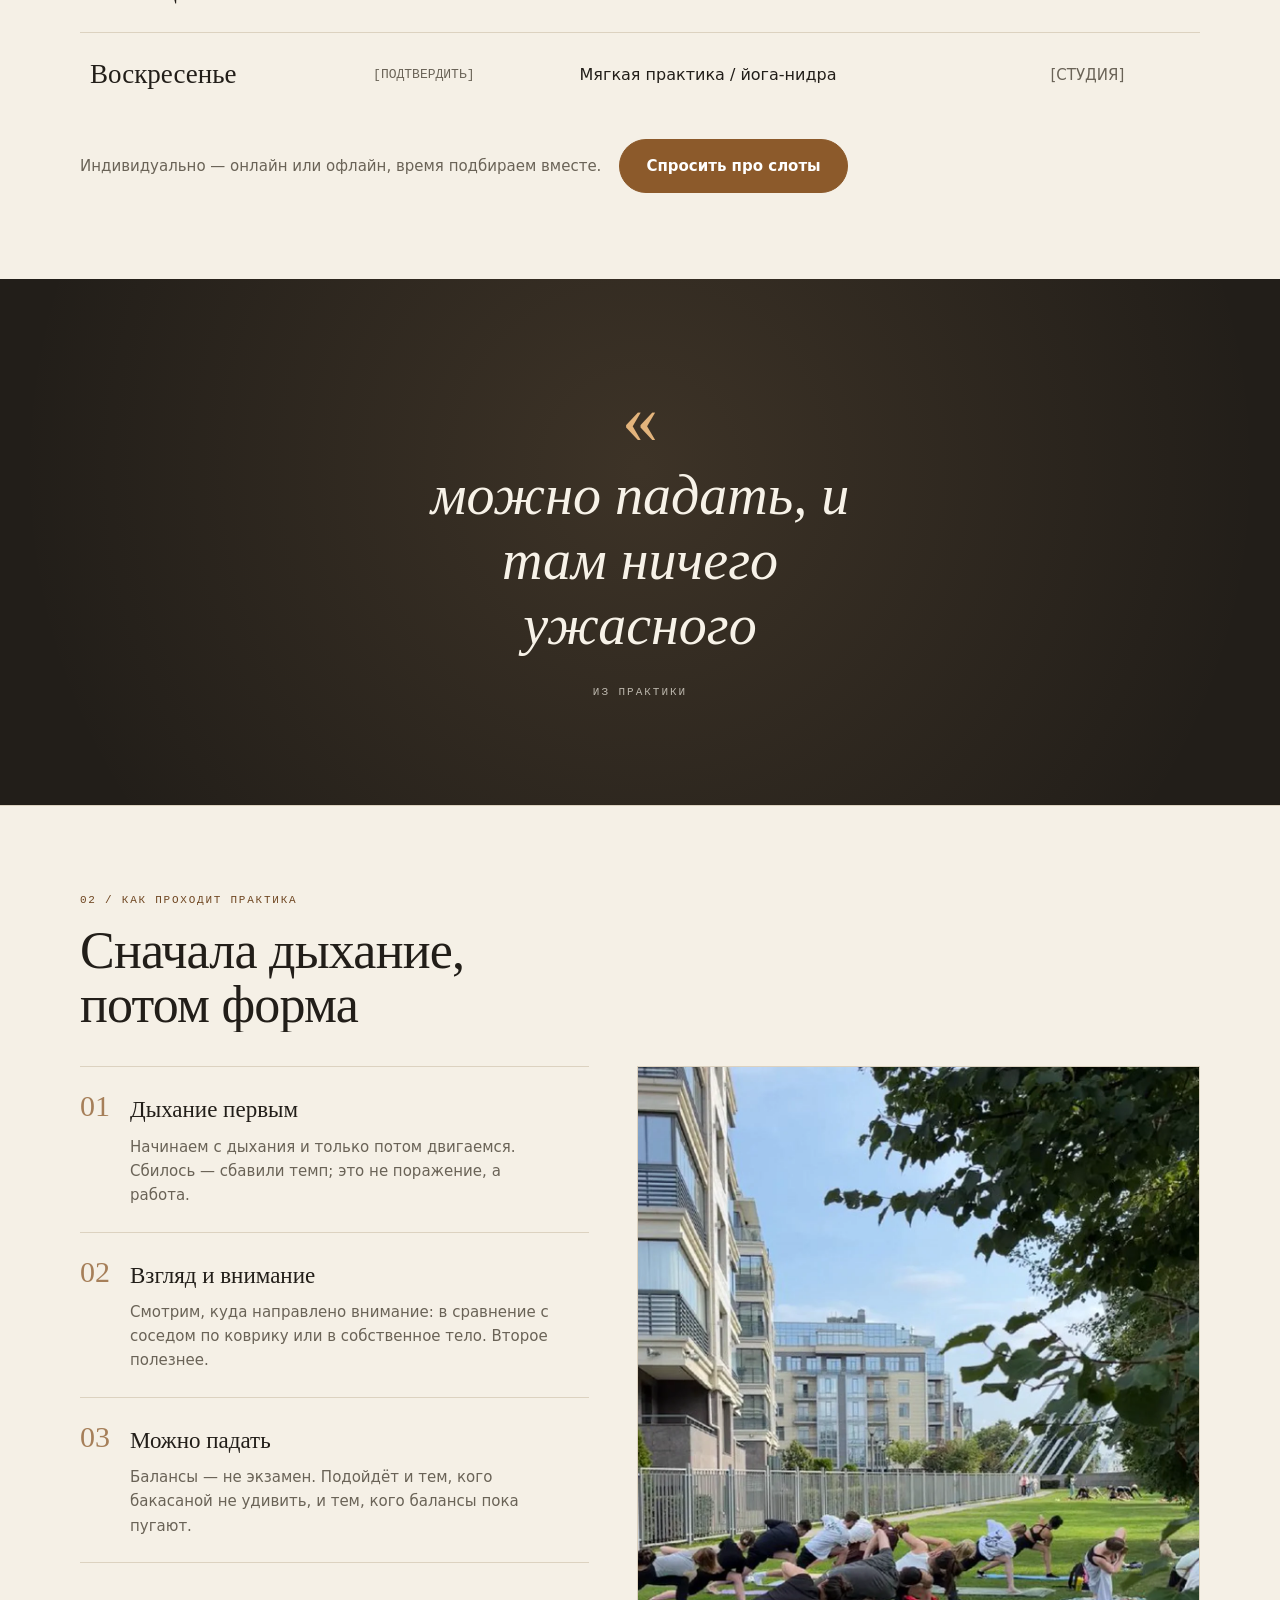
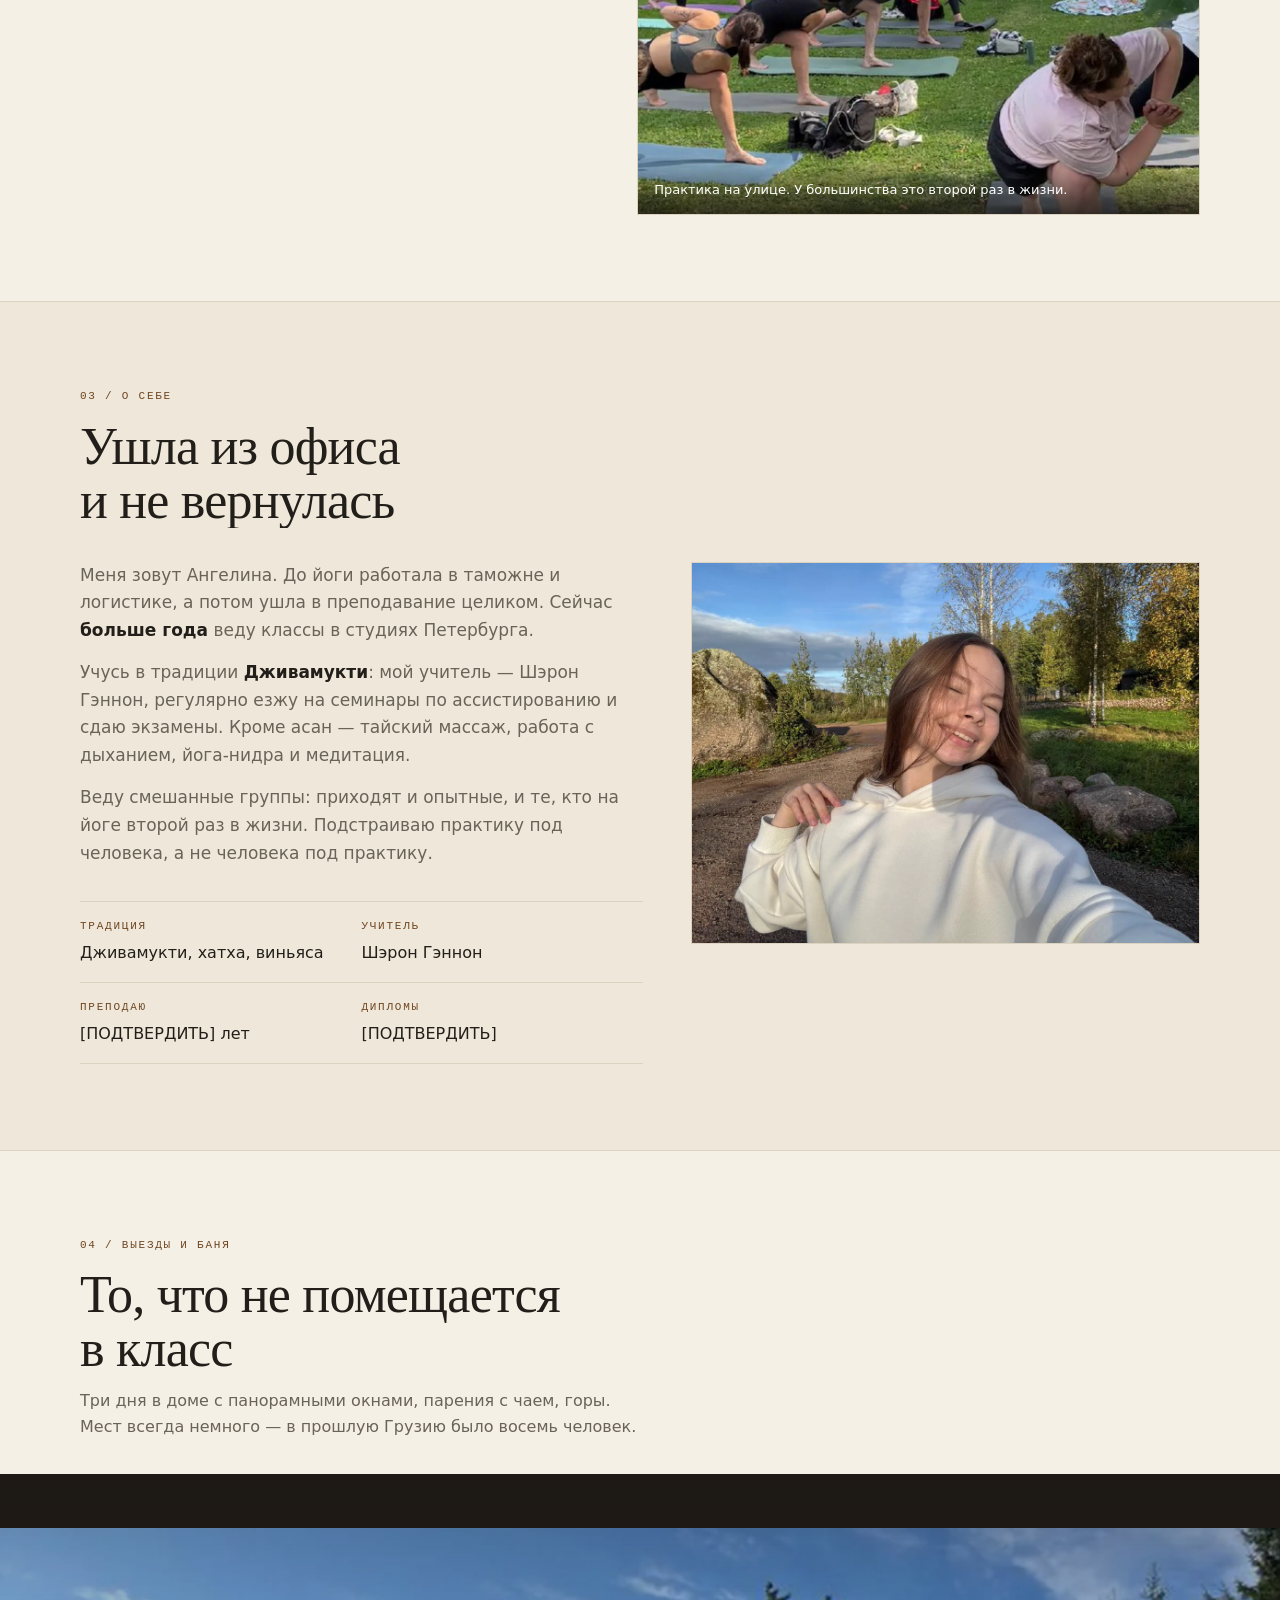
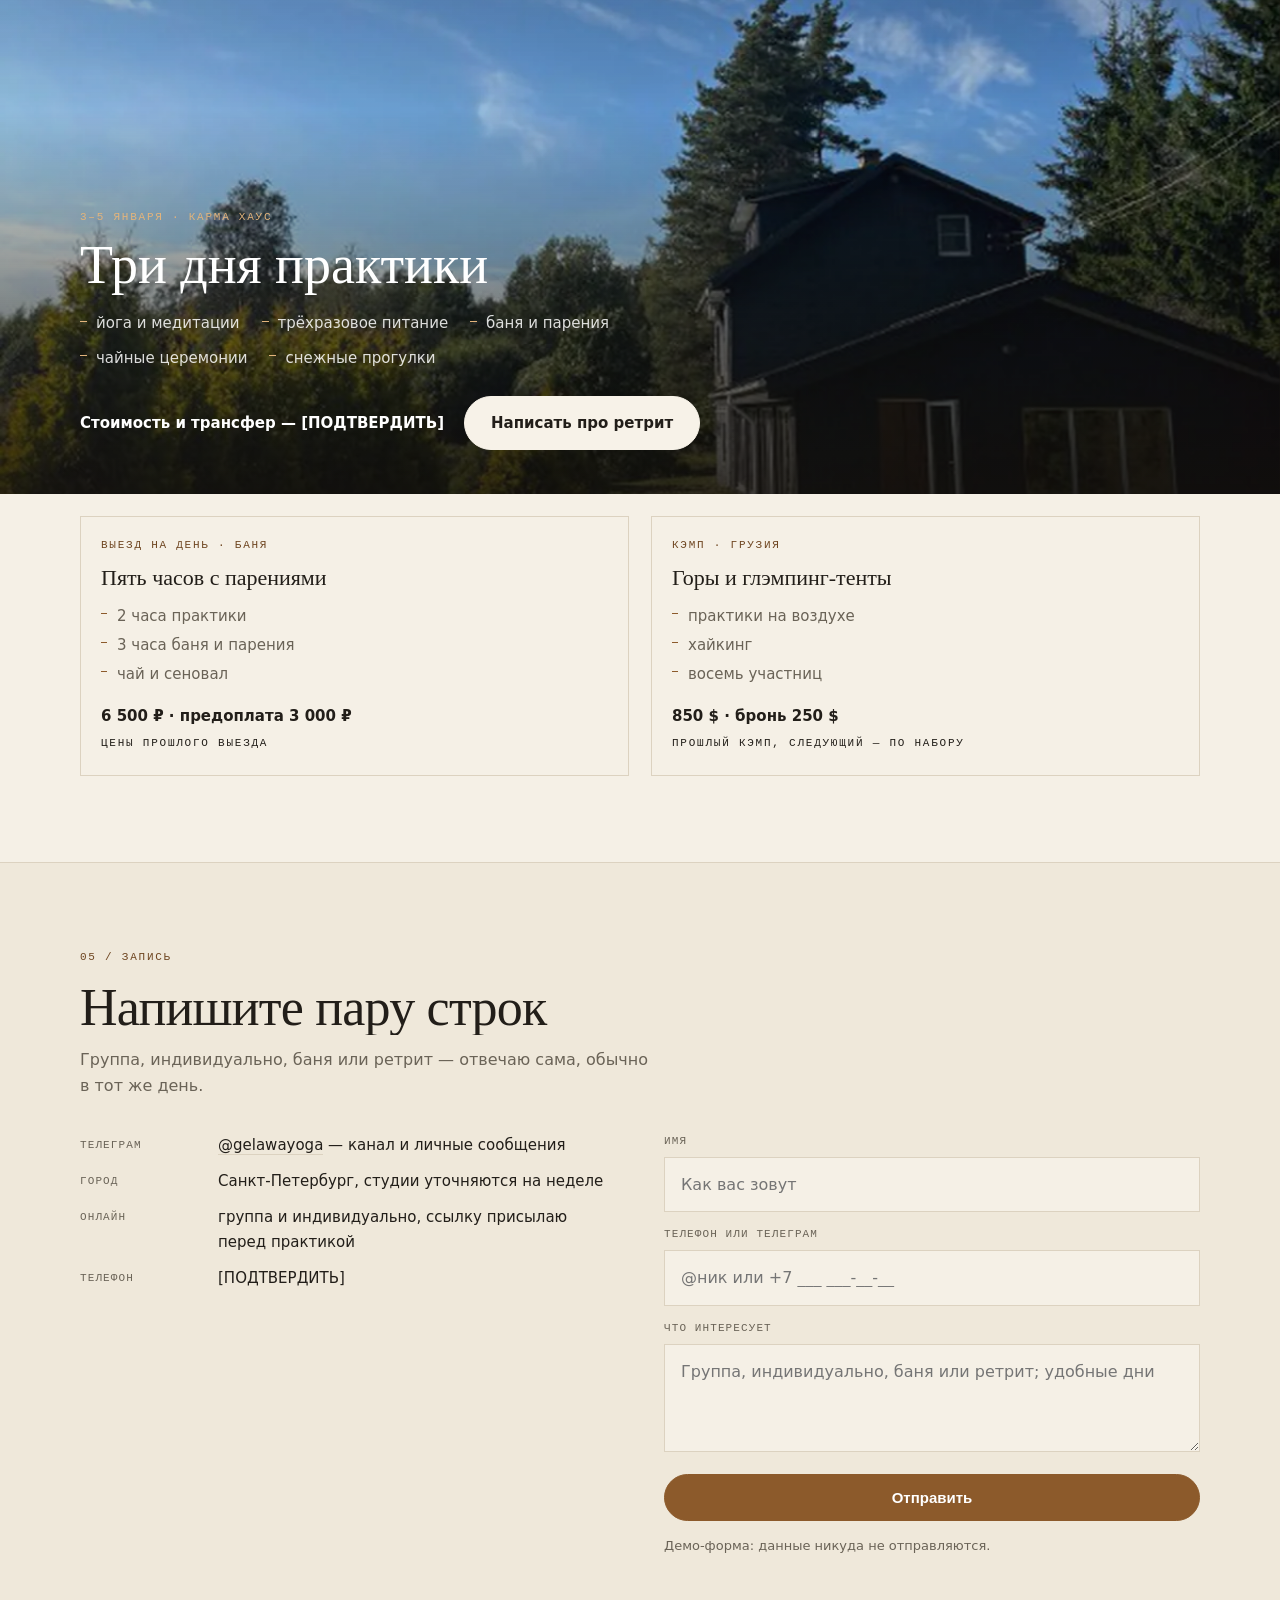
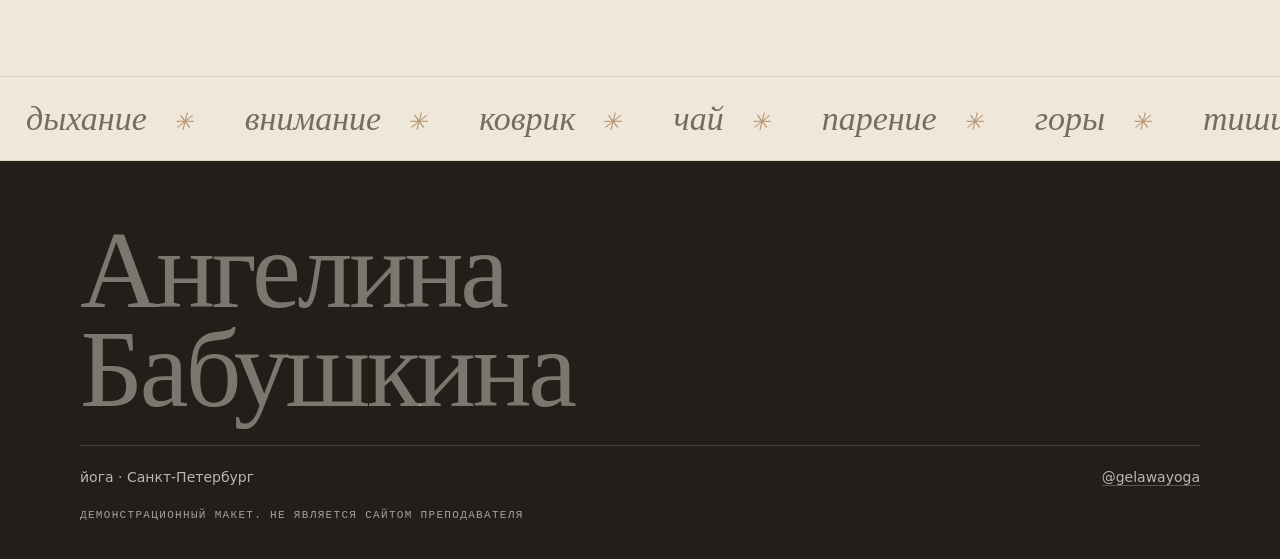
==== commit d78b2cd0: "Маска на заголовках и магнитные кнопки" ====
--- a/index.html
+++ b/index.html
@@ -193,6 +193,10 @@
 /* появление */
 .js .reveal{opacity:0;transform:translateY(26px)}
 .js .reveal.in{opacity:1;transform:none;transition:opacity .9s cubic-bezier(.2,.7,.2,1),transform .9s cubic-bezier(.2,.7,.2,1)}
+.h-mask{overflow:hidden}
+.h-mask > span{display:block;transform:translateY(112%)}
+.js .reveal.in .h-mask > span{transform:none;transition:transform 1.05s cubic-bezier(.16,.84,.24,1)}
+.js .btn{transition:transform .25s cubic-bezier(.2,.7,.2,1),background .2s ease,color .2s ease,border-color .2s ease}
 .reveal.d1{transition-delay:.08s}
 .reveal.d2{transition-delay:.16s}
 .reveal.d3{transition-delay:.24s}
@@ -500,6 +504,25 @@
     items.forEach(function (el) { el.classList.add('in'); });
   }
 
+  /* маска заголовков */
+  document.querySelectorAll('.reveal h2').forEach(function (h) {
+    h.classList.add('h-mask');
+    h.innerHTML = '<span>' + h.innerHTML + '</span>';
+  });
+
+  /* магнитные кнопки */
+  if (!reduce && window.matchMedia('(hover: hover)').matches) {
+    document.querySelectorAll('.btn').forEach(function (b) {
+      b.addEventListener('mousemove', function (e) {
+        var r = b.getBoundingClientRect();
+        var dx = (e.clientX - (r.left + r.width / 2)) / r.width;
+        var dy = (e.clientY - (r.top + r.height / 2)) / r.height;
+        b.style.transform = 'translate(' + (dx * 6).toFixed(1) + 'px,' + (dy * 4 - 1).toFixed(1) + 'px)';
+      });
+      b.addEventListener('mouseleave', function () { b.style.transform = ''; });
+    });
+  }
+
   /* параллакс фото */
   var px = [].slice.call(document.querySelectorAll('[data-parallax]'));
   if (px.length && !reduce) {
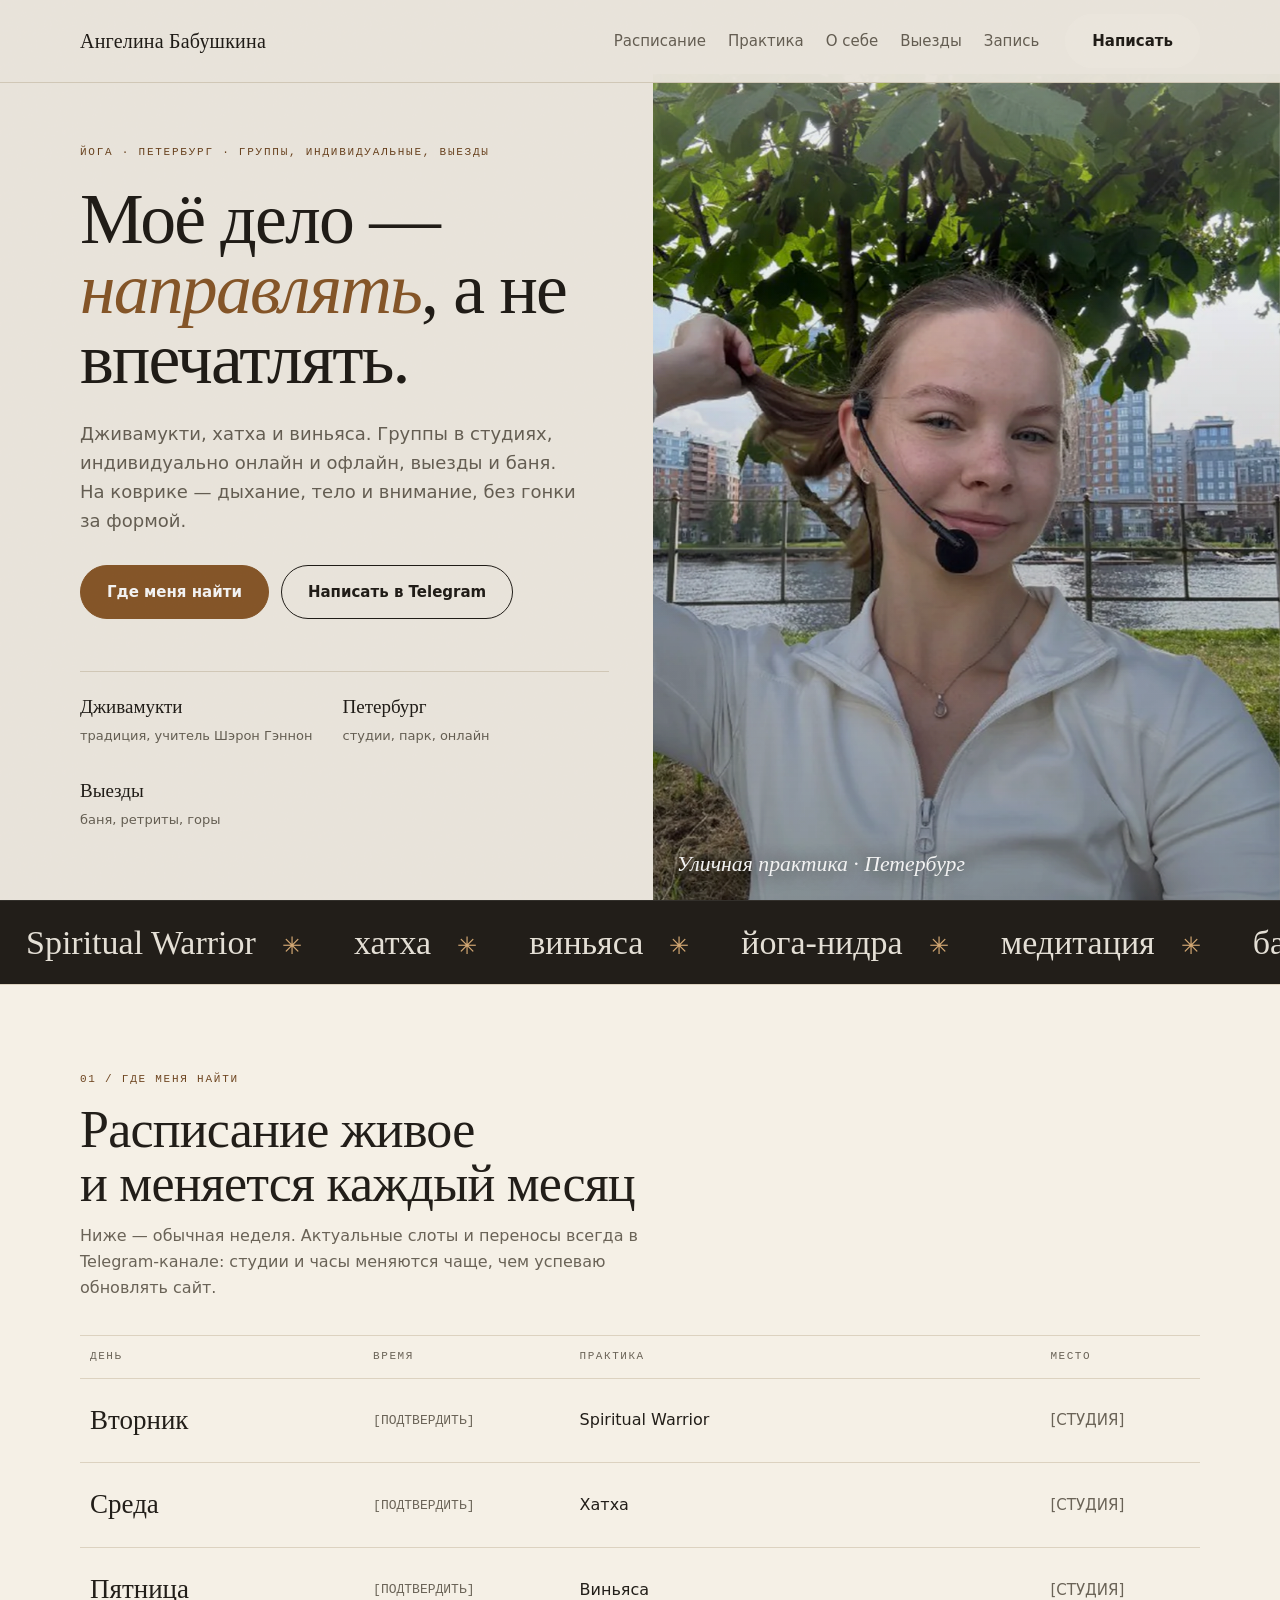
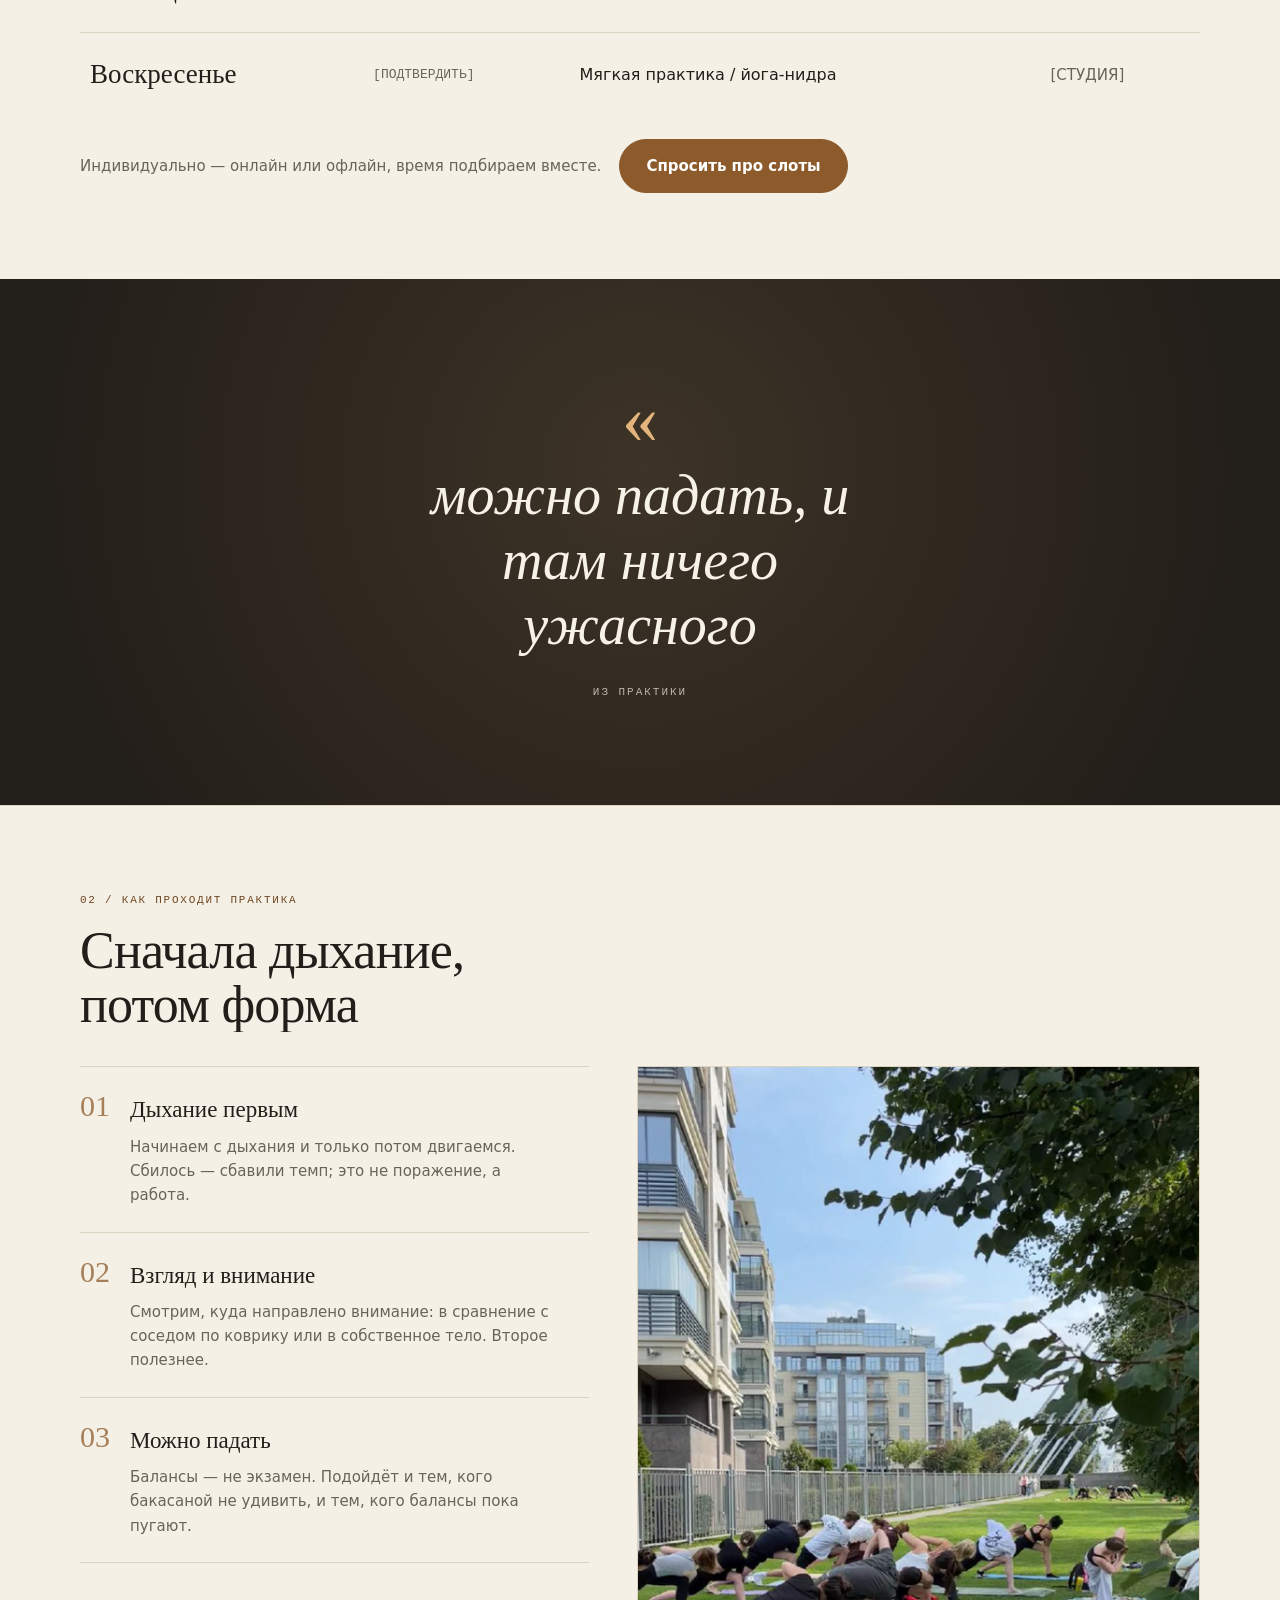
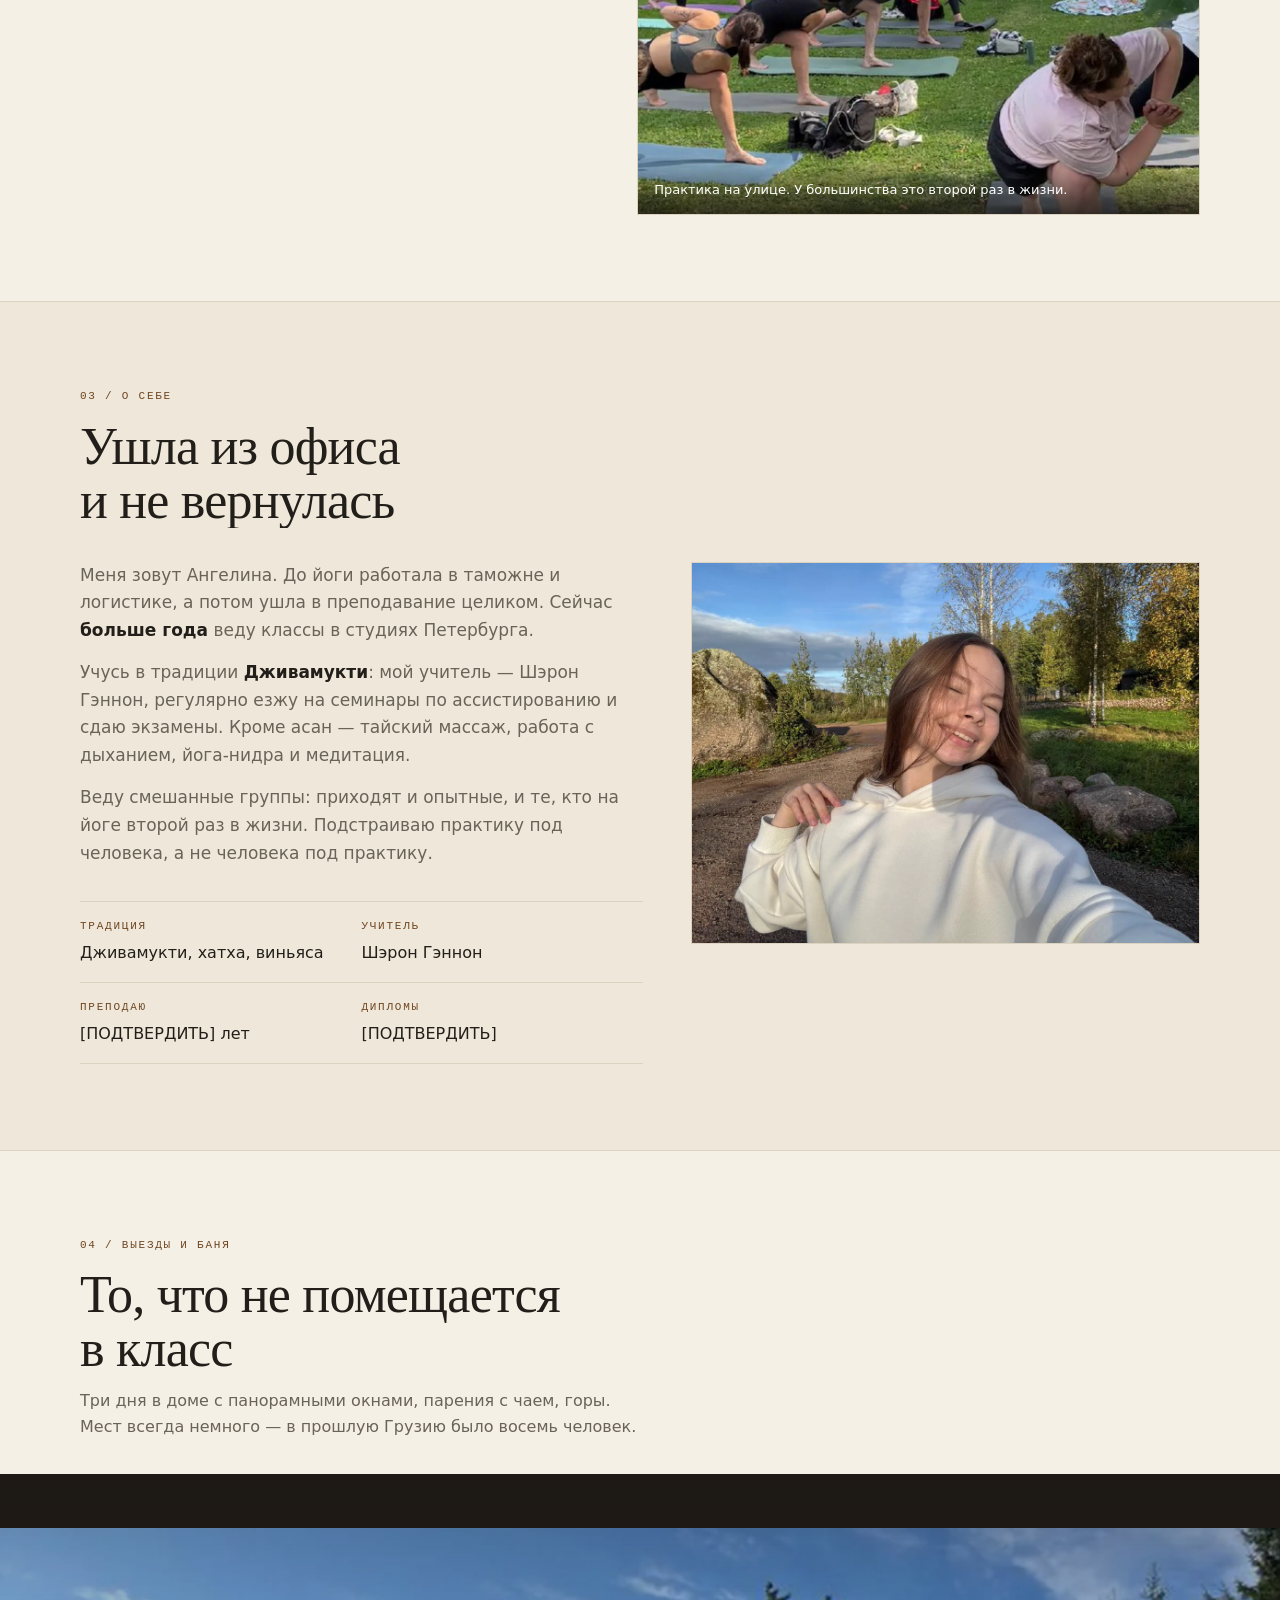
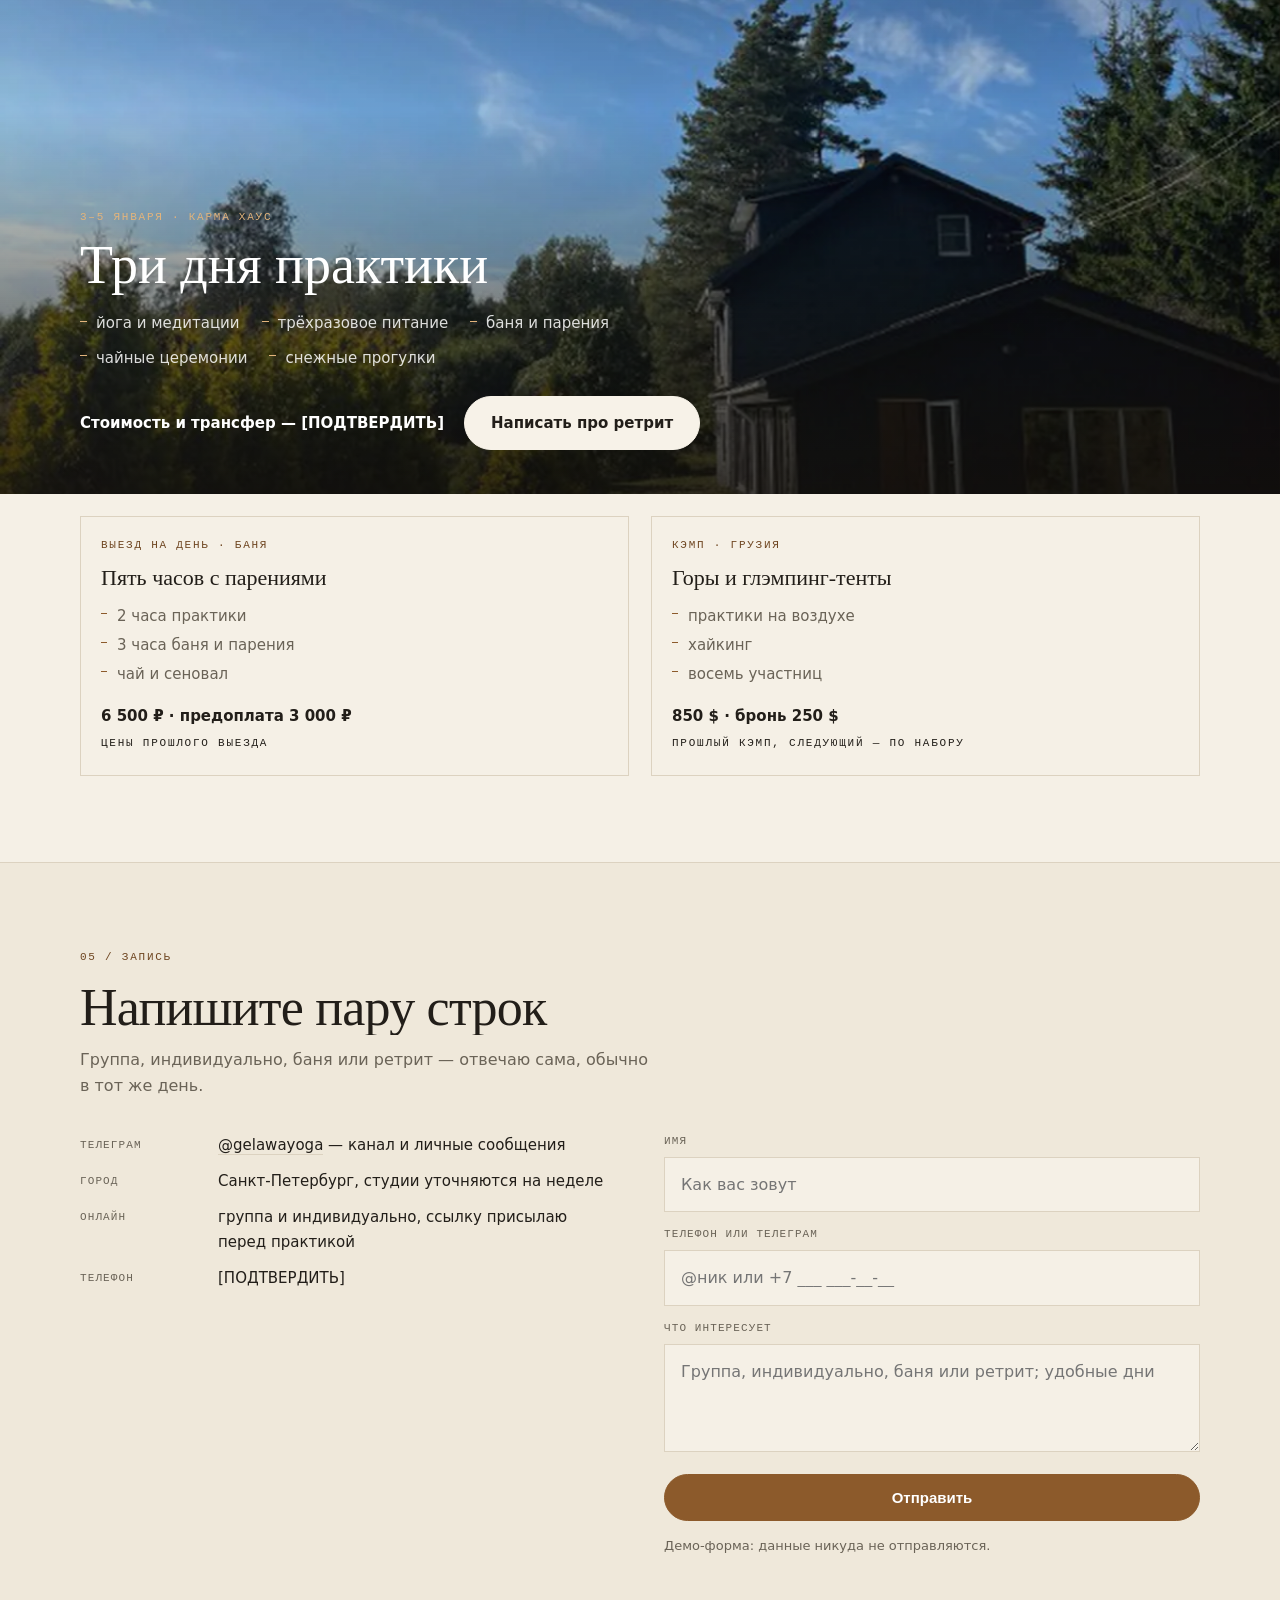
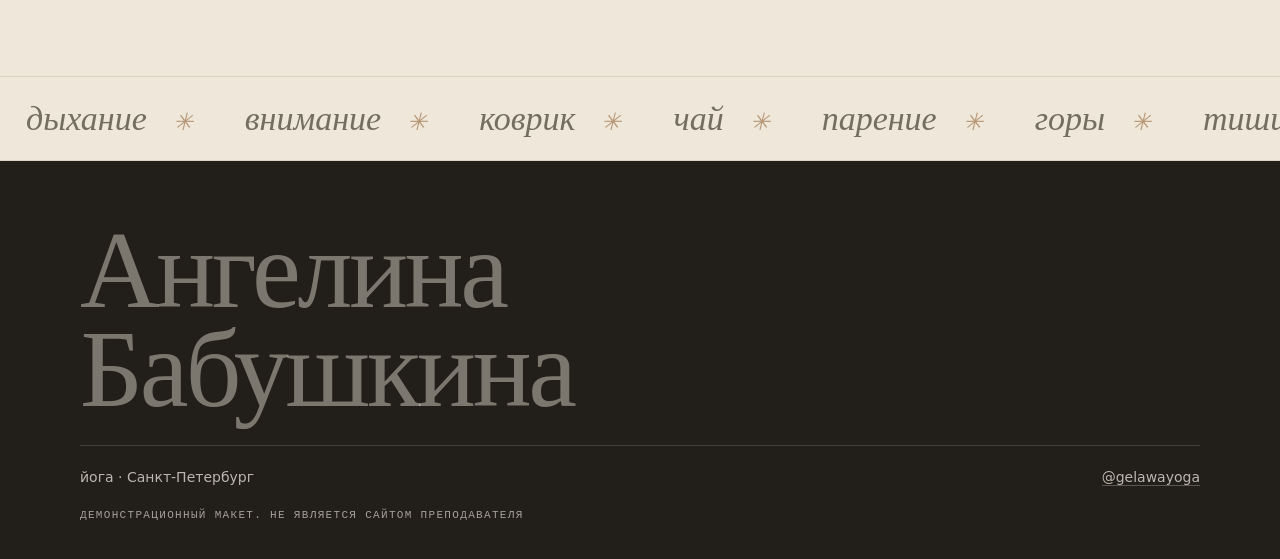
==== commit 5188e6d0: "Скорость: зерно заменено на PNG, убран backdrop-filter, preload портрета" ====
--- a/index.html
+++ b/index.html
@@ -5,6 +5,7 @@
 <meta name="viewport" content="width=device-width, initial-scale=1">
 <title>Ангелина Бабушкина — йога в Петербурге</title>
 <meta name="description" content="Дживамукти, хатха и виньяса в Петербурге: группы в студиях, индивидуальные занятия онлайн и офлайн, выезды, баня и ретриты. Расписание и запись.">
+<link rel="preload" as="image" href="assets/hero.webp" type="image/webp" fetchpriority="high">
 <link rel="icon" href="data:image/svg+xml,%3Csvg xmlns='http://www.w3.org/2000/svg' viewBox='0 0 32 32'%3E%3Crect width='32' height='32' fill='%23221E19'/%3E%3Cpath d='M6 22c6-8 14-8 20 0' stroke='%23D69A5E' stroke-width='2' fill='none'/%3E%3C/svg%3E">
 <script>document.documentElement.className += ' js';</script>
 <style>
@@ -32,12 +33,10 @@
 .mono{font-family:var(--mono);font-size:11px;letter-spacing:.16em;text-transform:uppercase}
 
 /* зерно */
-body::after{content:"";position:fixed;inset:0;pointer-events:none;z-index:60;opacity:.045;
-  background-image:url("data:image/svg+xml,%3Csvg xmlns='http://www.w3.org/2000/svg' width='140' height='140'%3E%3Cfilter id='n'%3E%3CfeTurbulence type='fractalNoise' baseFrequency='.85' numOctaves='3'/%3E%3C/filter%3E%3Crect width='140' height='140' filter='url(%23n)'/%3E%3C/svg%3E");
-  mix-blend-mode:multiply}
+body::after{content:"";position:fixed;inset:0;pointer-events:none;z-index:60;opacity:.05;background-image:url("assets/noise.png");background-size:64px 64px}
 
 /* шапка */
-.head{position:fixed;top:0;left:0;right:0;z-index:50;background:rgba(245,240,230,.92);-webkit-backdrop-filter:blur(10px);backdrop-filter:blur(10px);border-bottom:1px solid var(--line);transition:padding .35s ease;padding:14px 0}
+.head{position:fixed;top:0;left:0;right:0;z-index:50;background:rgba(245,240,230,.97);border-bottom:1px solid var(--line);transition:padding .35s ease;padding:14px 0}
 .head-in{display:flex;align-items:center;gap:26px}
 .brand{font-family:var(--serif);font-size:20px;color:var(--ink);letter-spacing:.01em}
 .nav{display:flex;gap:22px;margin-left:auto}
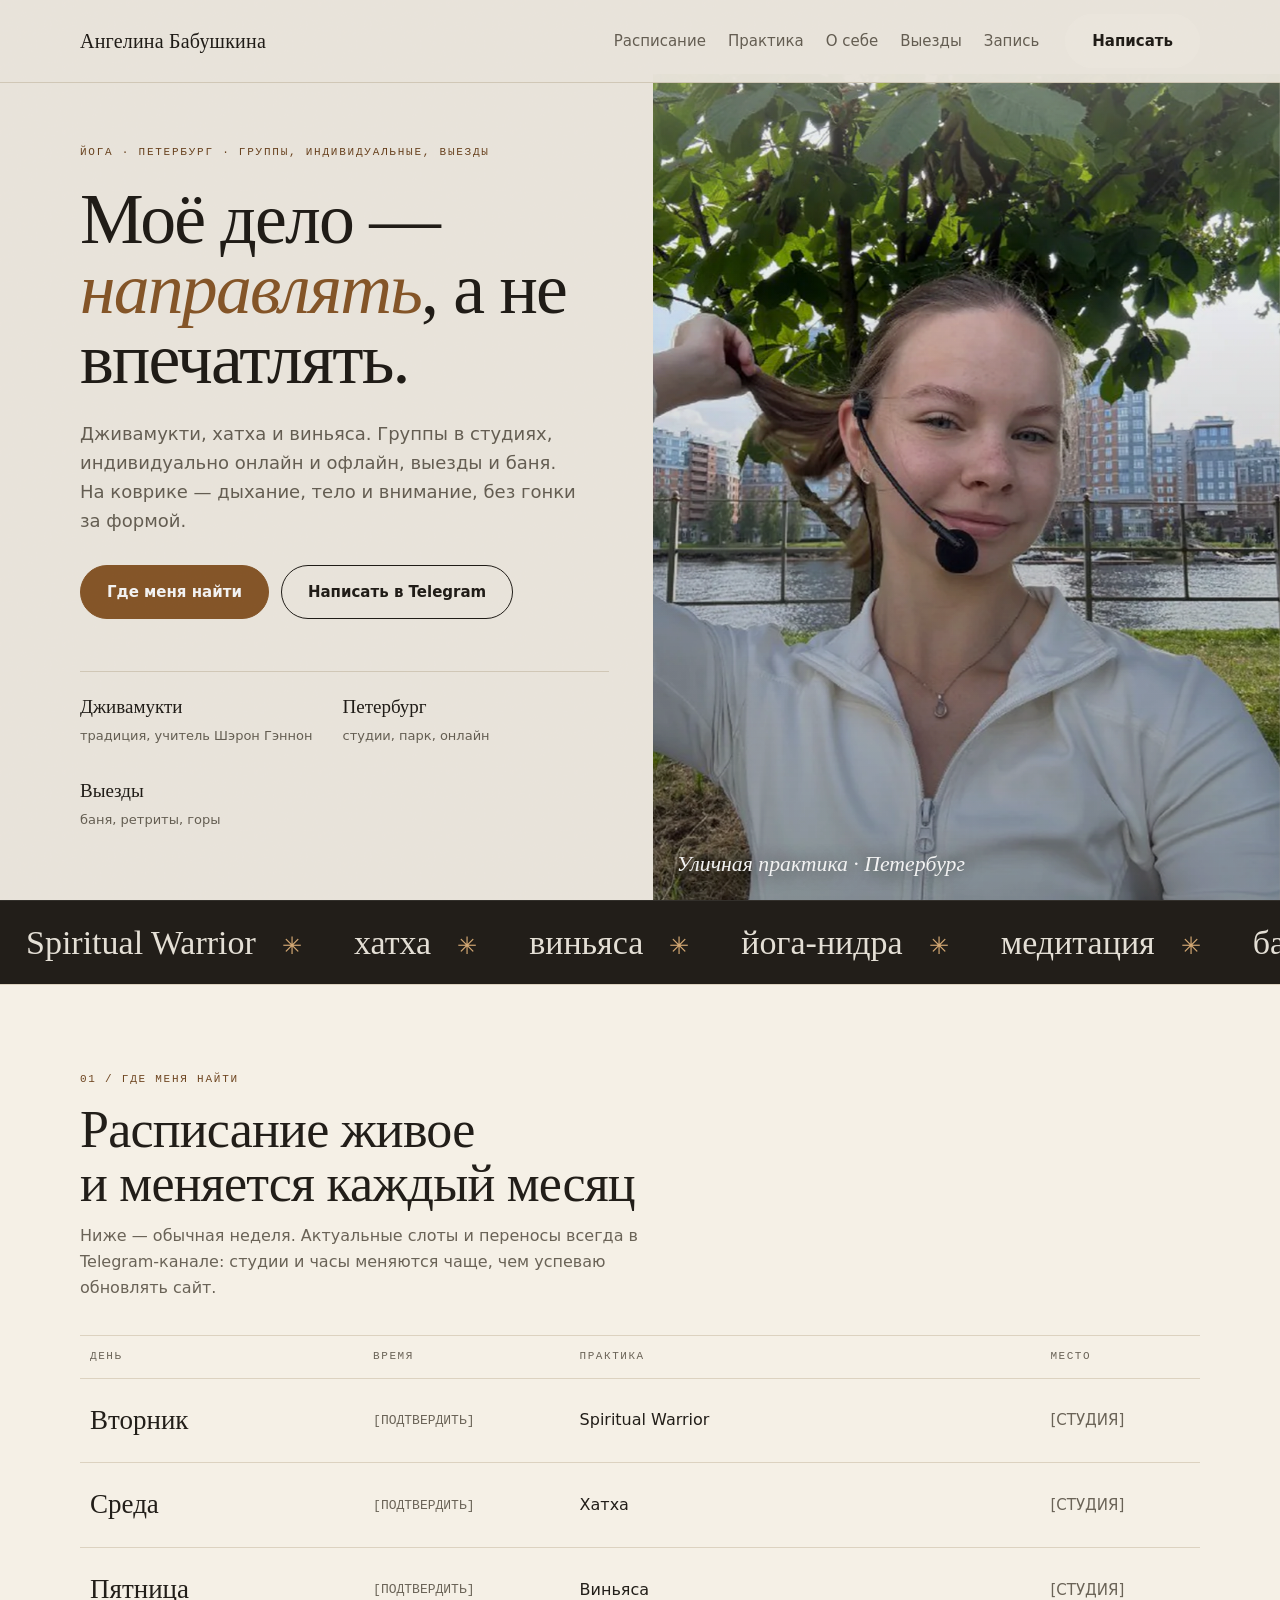
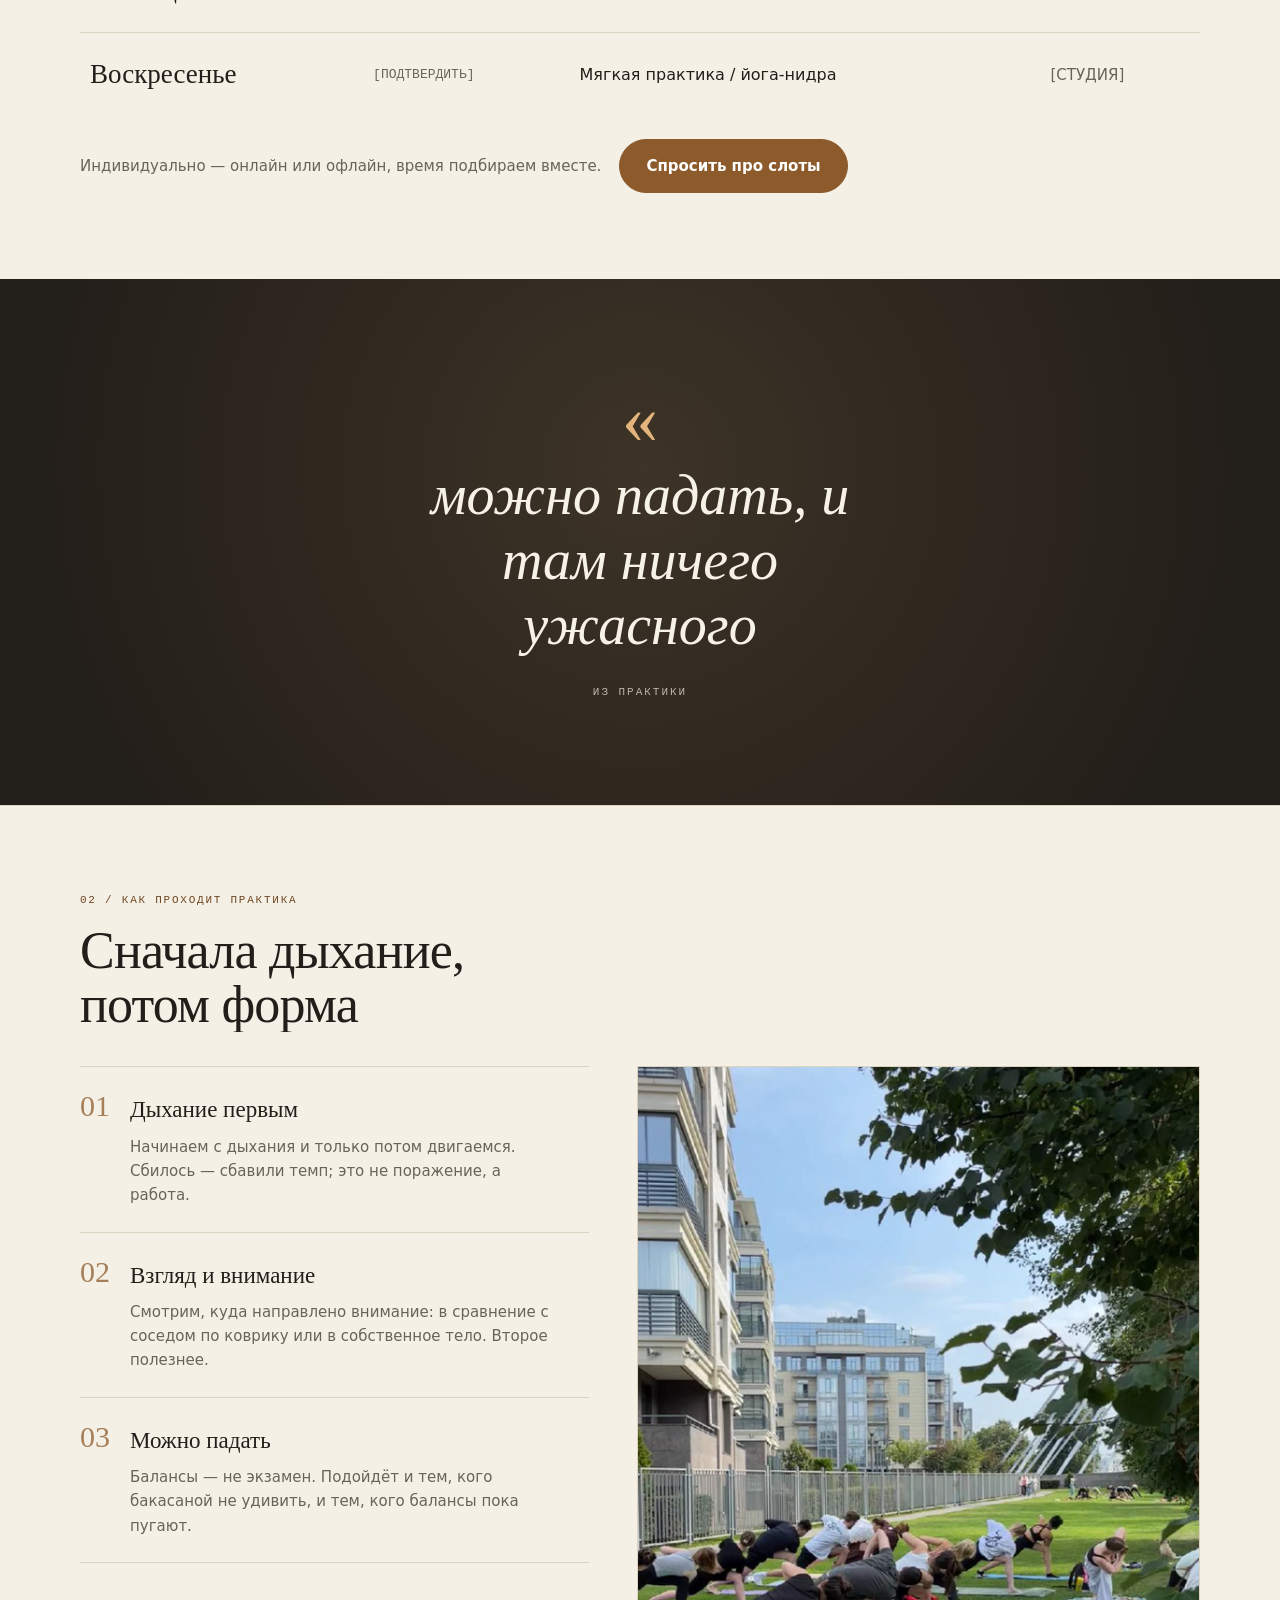
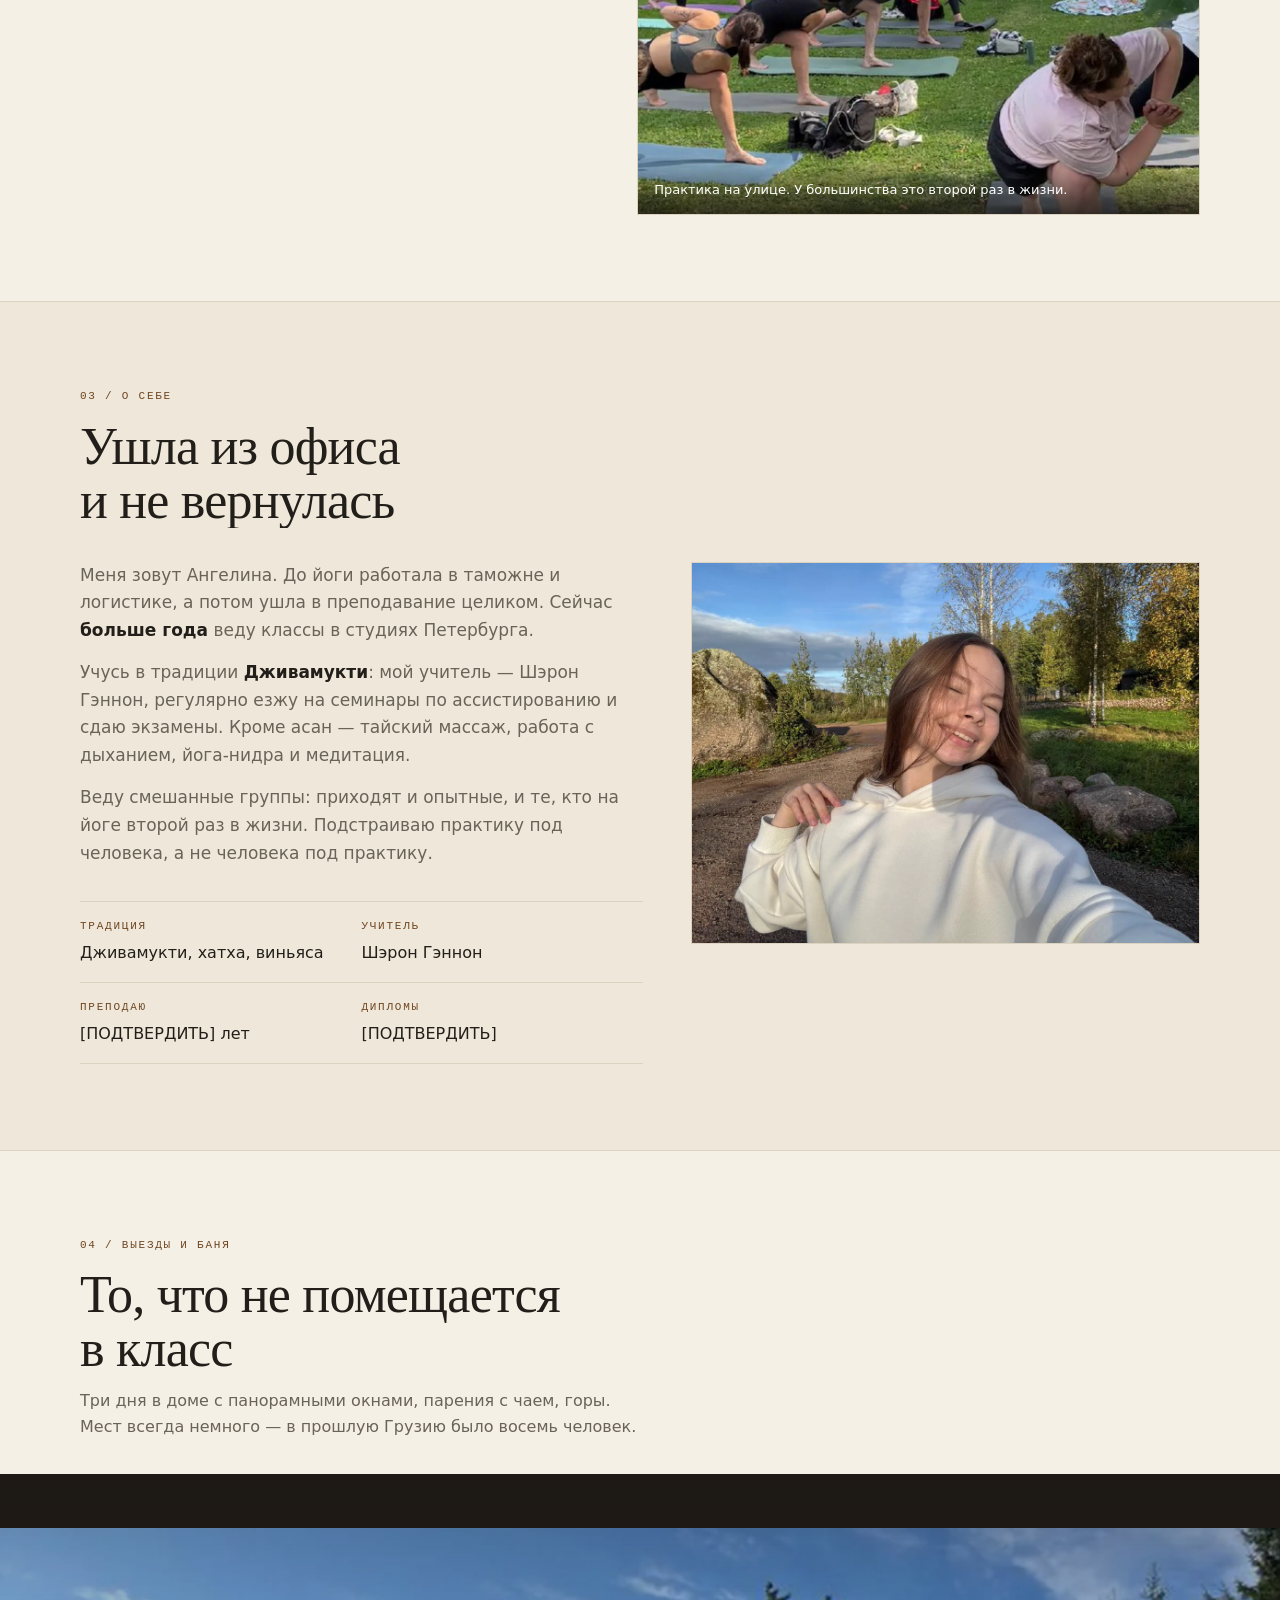
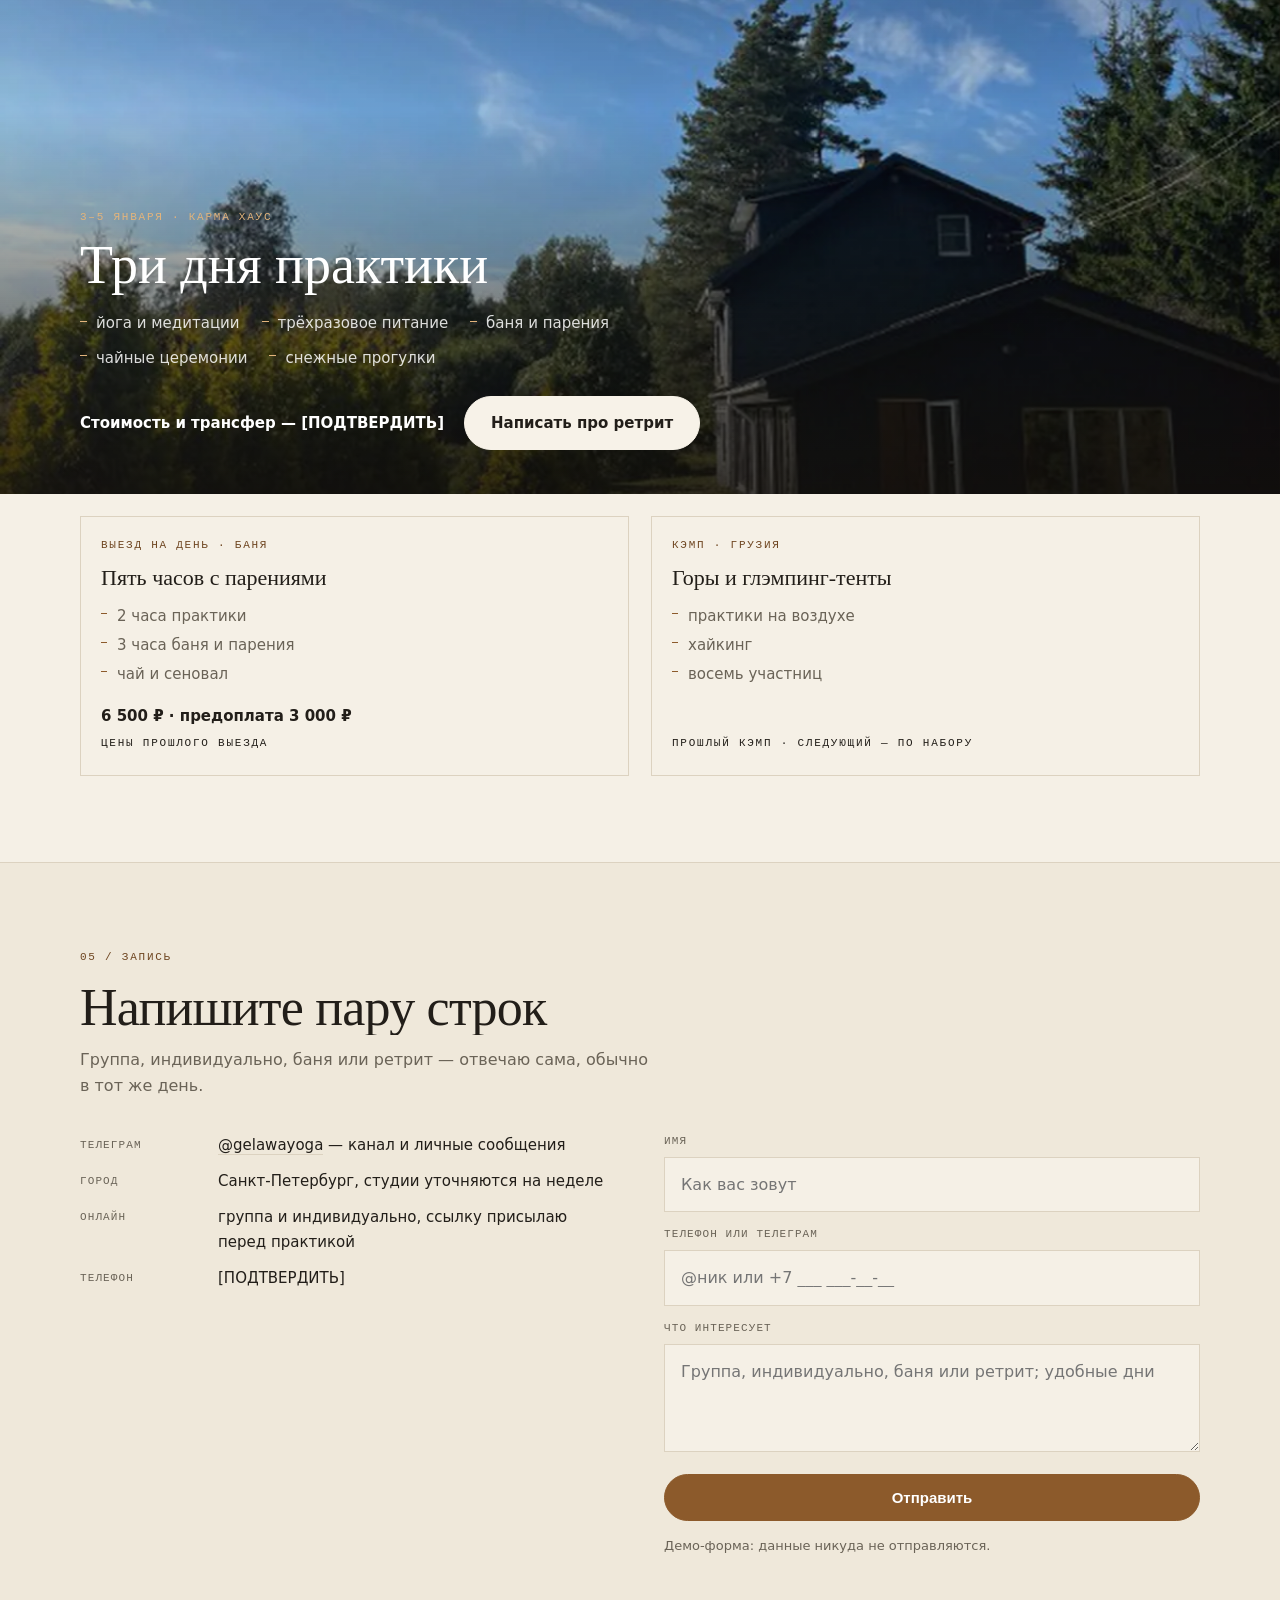
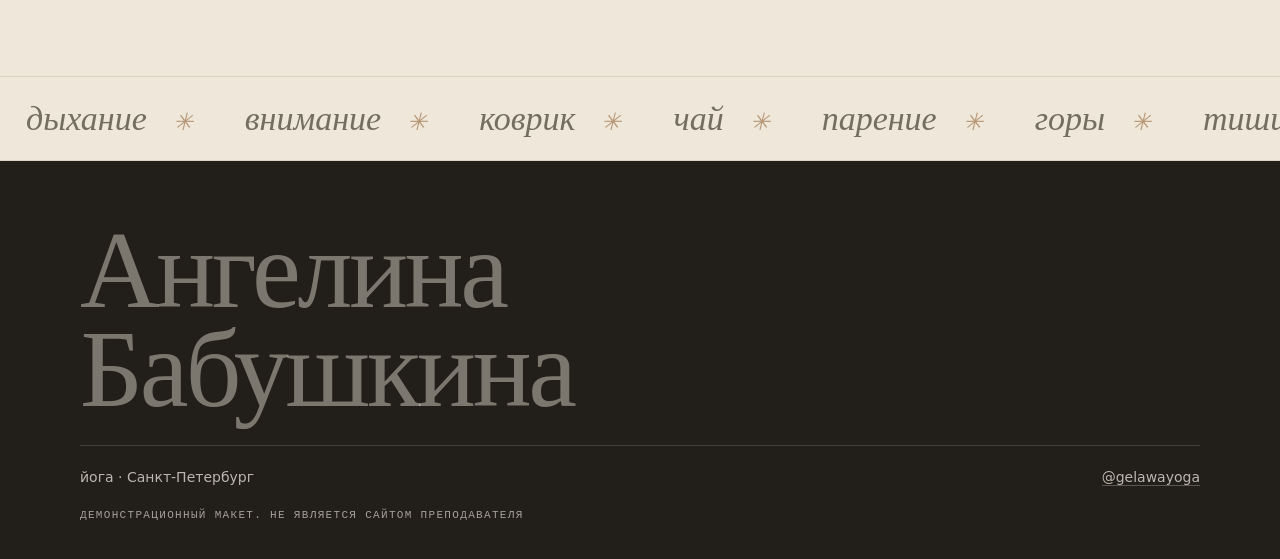
==== commit 44fc81d6: "Грузия: убрал цены" ====
--- a/index.html
+++ b/index.html
@@ -4,6 +4,7 @@
 <meta charset="utf-8">
 <meta name="viewport" content="width=device-width, initial-scale=1">
 <title>Ангелина Бабушкина — йога в Петербурге</title>
+<meta name="robots" content="noindex,nofollow">
 <meta name="description" content="Дживамукти, хатха и виньяса в Петербурге: группы в студиях, индивидуальные занятия онлайн и офлайн, выезды, баня и ретриты. Расписание и запись.">
 <link rel="preload" as="image" href="assets/hero.webp" type="image/webp" fetchpriority="high">
 <link rel="icon" href="data:image/svg+xml,%3Csvg xmlns='http://www.w3.org/2000/svg' viewBox='0 0 32 32'%3E%3Crect width='32' height='32' fill='%23221E19'/%3E%3Cpath d='M6 22c6-8 14-8 20 0' stroke='%23D69A5E' stroke-width='2' fill='none'/%3E%3C/svg%3E">
@@ -413,7 +414,7 @@
             <p class="when mono">Кэмп · Грузия</p>
             <h3>Горы и глэмпинг-тенты</h3>
             <ul><li>практики на воздухе</li><li>хайкинг</li><li>восемь участниц</li></ul>
-            <p class="trip-foot"><span class="price">850 $ · бронь 250 $</span><br><span class="mono">прошлый кэмп, следующий — по набору</span></p>
+            <p class="trip-foot"><span class="mono">прошлый кэмп · следующий — по набору</span></p>
           </div>
         </article>
       </div>
